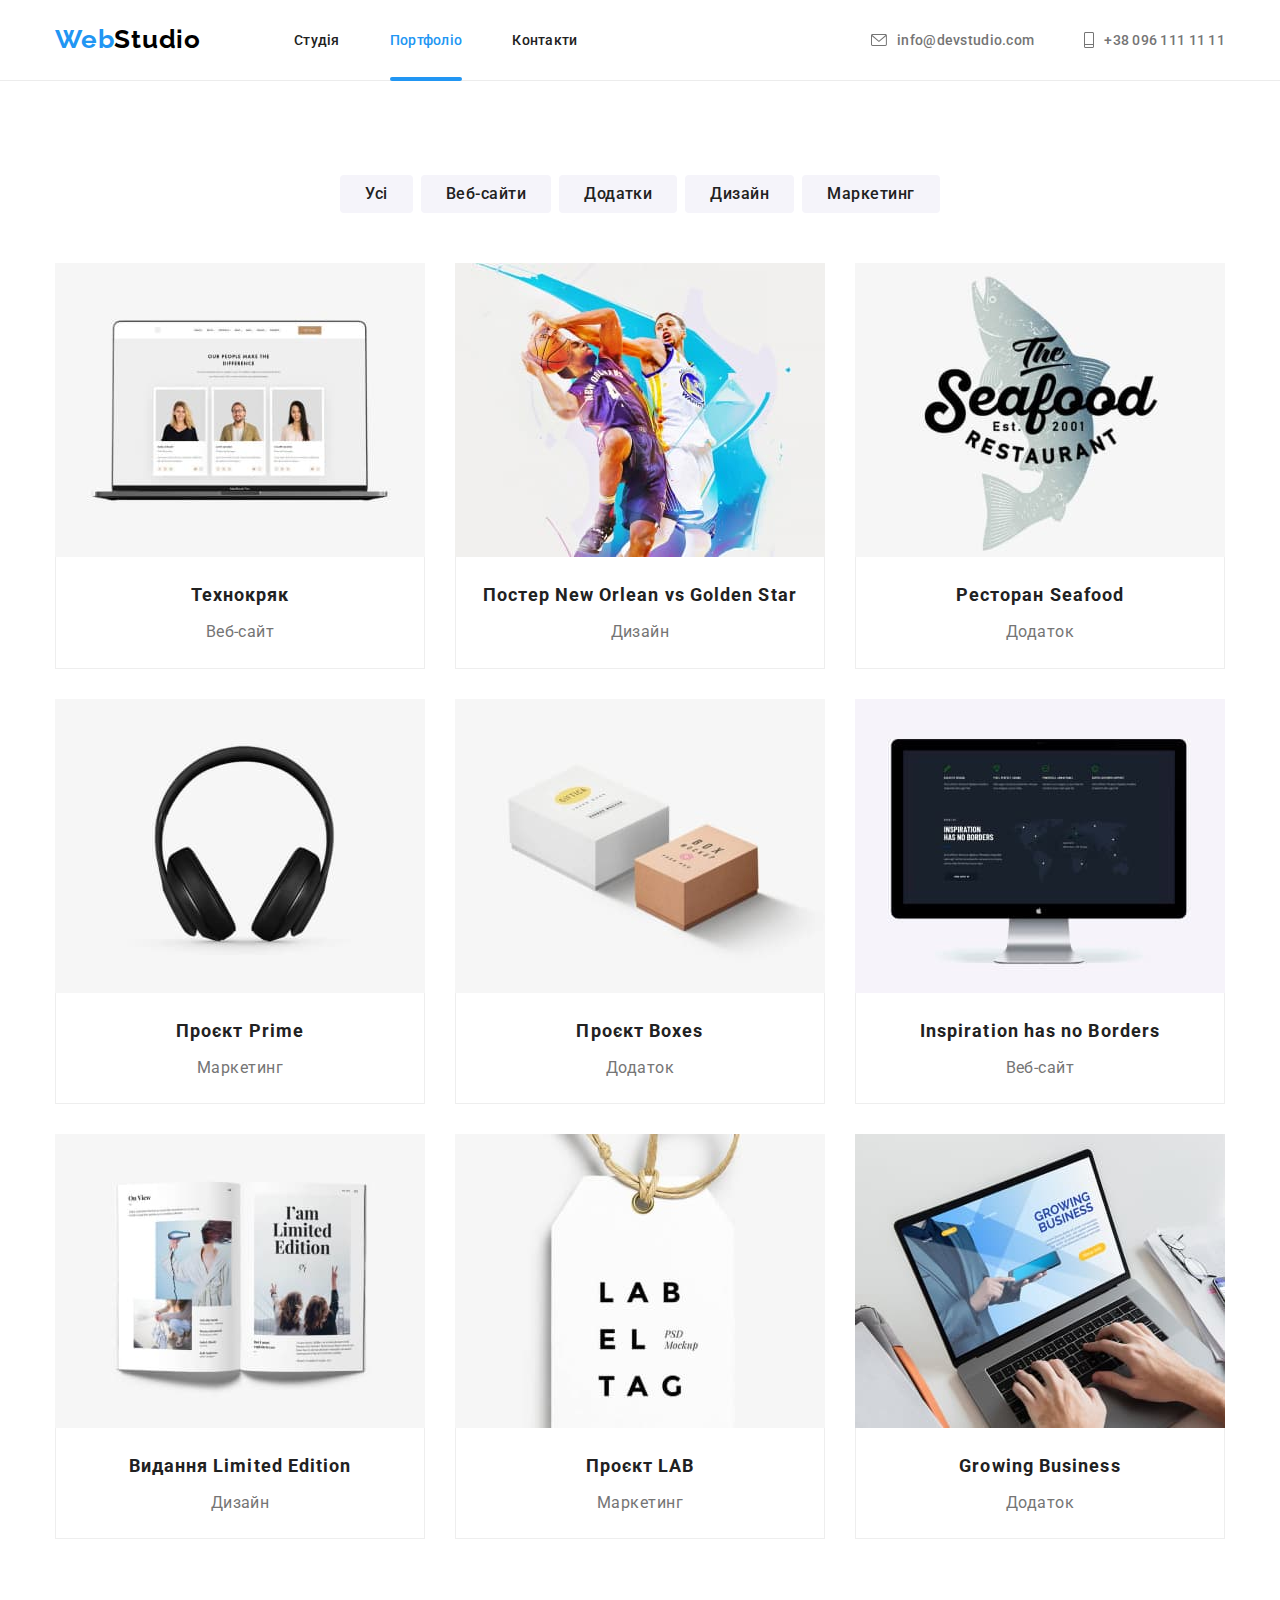
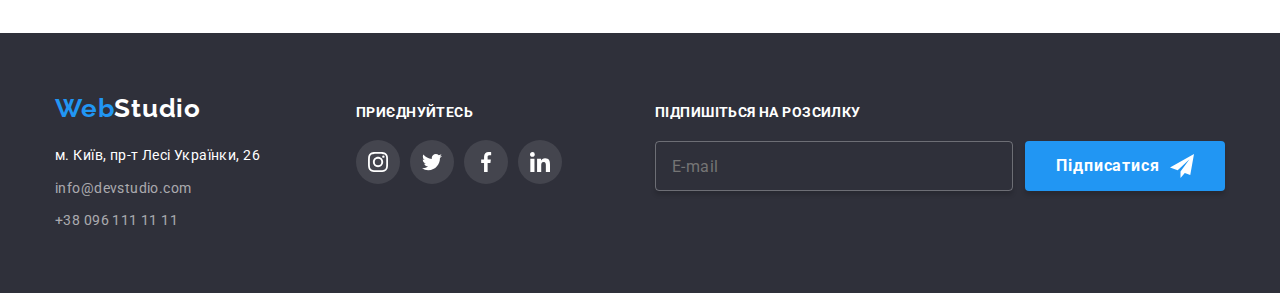
==== portfolio.html @ 31b065b2 "clone" ====
<!DOCTYPE html>
<html lang="uk">
  <head>
    <meta charset="UTF-8" />
    <meta http-equiv="X-UA-Compatible" content="IE=edge" />
    <meta name="viewport" content="width=device-width, initial-scale=1.0" />
    <title>WebStudio</title>
    <link
      href="https://fonts.googleapis.com/css2?family=Raleway:wght@700&family=Roboto:wght@400;500;700;900&display=swap"
      rel="stylesheet"
    />
    <link rel="stylesheet" href="./css/main.min.css" />
  </head>

  <body>
    <header class="header">
      <div class="container header__container">
        <!-- logo -->
        <a href="./index.html" class="logo header__logo">
          <span class="logo__accent">Web</span>Studio
        </a>

        <!-- site navigation -->
        <nav>
          <ul class="site-nav">
            <li class="site-nav__item">
              <a href="./index.html" class="site-nav__link">Студія</a>
            </li>
            <li class="site-nav__item">
              <a href="./portfolio.html" class="site-nav__link site-nav__link--current"
                >Портфоліо</a
              >
            </li>
            <li class="site-nav__item">
              <a href="" class="site-nav__link">Контакти</a>
            </li>
          </ul>
        </nav>

        <!-- contacts -->
        <ul class="contacts">
          <li class="contacts__item">
            <a href="mailto:info@devstudio.com" class="contacts__link">
              <svg class="contacts__icon" width="16" height="12">
                <use href="./images/icons.svg#icon-envelope"></use>
              </svg>
              info@devstudio.com
            </a>
          </li>
          <li class="contacts__item">
            <a href="tel:+380961111111" class="contacts__link">
              <svg class="contacts__icon" width="10" height="16">
                <use href="./images/icons.svg#icon-mobile"></use>
              </svg>
              +38 096 111 11 11</a
            >
          </li>
        </ul>
      </div>
    </header>

    <main>
      <section class="portfolio section">
        <div class="container">
          <h1 class="visually-hidden">Портфоліо</h1>
          <!-- filter -->
          <ul class="filter">
            <li class="filter__item">
              <button class="filter__button">Усі</button>
            </li>
            <li class="filter__item">
              <button class="filter__button">Веб-сайти</button>
            </li>
            <li class="filter__item">
              <button class="filter__button">Додатки</button>
            </li>
            <li class="filter__item">
              <button class="filter__button">Дизайн</button>
            </li>
            <li class="filter__item">
              <button class="filter__button">Маркетинг</button>
            </li>
          </ul>
          <!-- gallery -->
          <ul class="portfolio__cards">
            <li class="card">
              <a href="#" class="card__link">
                <div class="card__wrapper">
                  <img src="./images/gallery-1.jpeg" alt="Ноутбук з графікою" width="370" />
                  <div class="card__popup">
                    <p>
                      Ресурс пропонує комплексні пропозиції з різним рівнем функціоналу та сервісів.
                      Все це дозволить відвідувачу отримати вичерпні відомості про компанію чи
                      приватну особу.
                    </p>
                  </div>
                </div>
                <div class="card__thumb">
                  <h2 class="card__subtitle">Технокряк</h2>
                  <p class="card__description">Веб-сайт</p>
                </div>
              </a>
            </li>
            <li class="card">
              <a href="#" class="card__link">
                <div class="card__wrapper">
                  <img
                    src="./images/gallery-2.jpeg"
                    alt="Двоэ чоловіків грають у баскетбол"
                    width="370"
                  />
                  <div class="card__popup">
                    <p>
                      Ресурс пропонує комплексні пропозиції з різним рівнем функціоналу та сервісів.
                      Все це дозволить відвідувачу отримати вичерпні відомості про компанію чи
                      приватну особу.
                    </p>
                  </div>
                </div>
                <div class="card__thumb">
                  <h2 class="card__subtitle">Постер New Orlean vs Golden Star</h2>
                  <p class="card__description">Дизайн</p>
                </div>
              </a>
            </li>
            <li class="card">
              <a href="#" class="card__link">
                <div class="card__wrapper">
                  <img src="./images/gallery-3.jpeg" alt="Логотип ресторану Seafood" width="370" />
                  <div class="card__popup">
                    <p>
                      Ресурс пропонує комплексні пропозиції з різним рівнем функціоналу та сервісів.
                      Все це дозволить відвідувачу отримати вичерпні відомості про компанію чи
                      приватну особу.
                    </p>
                  </div>
                </div>
                <div class="card__thumb">
                  <h2 class="card__subtitle">Ресторан Seafood</h2>
                  <p class="card__description">Додаток</p>
                </div>
              </a>
            </li>
            <li class="card">
              <a href="#" class="card__link">
                <div class="card__wrapper">
                  <img src="./images/gallery-4.jpeg" alt="Наушники" width="370" />
                  <div class="card__popup">
                    <p>
                      Ресурс пропонує комплексні пропозиції з різним рівнем функціоналу та сервісів.
                      Все це дозволить відвідувачу отримати вичерпні відомості про компанію чи
                      приватну особу.
                    </p>
                  </div>
                </div>
                <div class="card__thumb">
                  <h2 class="card__subtitle">Проєкт Prime</h2>
                  <p class="card__description">Маркетинг</p>
                </div>
              </a>
            </li>
            <li class="card">
              <a href="#" class="card__link">
                <div class="card__wrapper">
                  <img src="./images/gallery-5.jpeg" alt="Коробки" width="370" />
                  <div class="card__popup">
                    <p>
                      Ресурс пропонує комплексні пропозиції з різним рівнем функціоналу та сервісів.
                      Все це дозволить відвідувачу отримати вичерпні відомості про компанію чи
                      приватну особу.
                    </p>
                  </div>
                </div>
                <div class="card__thumb">
                  <h2 class="card__subtitle">Проєкт Boxes</h2>
                  <p class="card__description">Додаток</p>
                </div>
              </a>
            </li>
            <li class="card">
              <a href="#" class="card__link">
                <div class="card__wrapper">
                  <img src="./images/gallery-6.jpeg" alt="Увімкнений монітор" width="370" />
                  <div class="card__popup">
                    <p>
                      Ресурс пропонує комплексні пропозиції з різним рівнем функціоналу та сервісів.
                      Все це дозволить відвідувачу отримати вичерпні відомості про компанію чи
                      приватну особу.
                    </p>
                  </div>
                </div>
                <div class="card__thumb">
                  <h2 class="card__subtitle">Inspiration has no Borders</h2>
                  <p class="card__description">Веб-сайт</p>
                </div>
              </a>
            </li>
            <li class="card">
              <a href="#" class="card__link">
                <div class="card__wrapper">
                  <img src="./images/gallery-7.jpeg" alt="Газета з фото" width="370" />
                  <div class="card__popup">
                    <p>
                      Ресурс пропонує комплексні пропозиції з різним рівнем функціоналу та сервісів.
                      Все це дозволить відвідувачу отримати вичерпні відомості про компанію чи
                      приватну особу.
                    </p>
                  </div>
                </div>
                <div class="card__thumb">
                  <h2 class="card__subtitle">Видання Limited Edition</h2>
                  <p class="card__description">Дизайн</p>
                </div>
              </a>
            </li>
            <li class="card">
              <a href="#" class="card__link">
                <div class="card__wrapper">
                  <img src="./images/gallery-8.jpeg" alt="Етикетка з літерами" width="370" />
                  <div class="card__popup">
                    <p>
                      Ресурс пропонує комплексні пропозиції з різним рівнем функціоналу та сервісів.
                      Все це дозволить відвідувачу отримати вичерпні відомості про компанію чи
                      приватну особу.
                    </p>
                  </div>
                </div>
                <div class="card__thumb">
                  <h2 class="card__subtitle">Проєкт LAB</h2>
                  <p class="card__description">Маркетинг</p>
                </div>
              </a>
            </li>
            <li class="card">
              <a href="#" class="card__link">
                <div class="card__wrapper">
                  <img src="./images/gallery-9.jpeg" alt="Людина працює за ноутбуком" width="370" />
                  <div class="card__popup">
                    <p>
                      Ресурс пропонує комплексні пропозиції з різним рівнем функціоналу та сервісів.
                      Все це дозволить відвідувачу отримати вичерпні відомості про компанію чи
                      приватну особу.
                    </p>
                  </div>
                </div>
                <div class="card__thumb">
                  <h2 class="card__subtitle">Growing Business</h2>
                  <p class="card__description">Додаток</p>
                </div>
              </a>
            </li>
          </ul>
        </div>
      </section>
    </main>

    <footer class="footer">
      <div class="container footer__container">
        <!-- logo -->
        <div class="footer__box">
          <a href="./index.html" class="logo footer__logo">
            <span class="logo__accent">Web</span>Studio</a
          >

          <!-- address -->
          <address class="address">
            <ul>
              <li class="address__item">
                <a
                  href="https://goo.gl/maps/EfsYtj6KMjQgQvD37"
                  target="_blank"
                  rel="noreferrer noopener"
                  class="address__map"
                  >м. Київ, пр-т Лесі Українки, 26</a
                >
              </li>
              <li class="address__item">
                <a href="mailto:info@devstudio.com" class="address__email">info@devstudio.com</a>
              </li>
              <li class="address__item">
                <a href="tel:+380961111111" class="address__phone">+38 096 111 11 11</a>
              </li>
            </ul>
          </address>
        </div>
        <div class="socials-box">
          <p class="socials-box__subtitle">Приєднуйтесь</p>
          <ul class="socials footer__socials">
            <li class="socials__item">
              <a href="" class="socials__link socials__link--white">
                <svg class="socials__icon">
                  <use href="./images/icons.svg#icon-instagram"></use>
                </svg>
              </a>
            </li>
            <li class="socials__item">
              <a href="" class="socials__link socials__link--white">
                <svg class="socials__icon">
                  <use href="./images/icons.svg#icon-twitter"></use>
                </svg>
              </a>
            </li>
            <li class="socials__item">
              <a href="" class="socials__link socials__link--white">
                <svg class="socials__icon">
                  <use href="./images/icons.svg#icon-facebook"></use>
                </svg>
              </a>
            </li>
            <li class="socials__item">
              <a href="" class="socials__link socials__link--white">
                <svg class="socials__icon">
                  <use href="./images/icons.svg#icon-linkedin"></use>
                </svg>
              </a>
            </li>
          </ul>
        </div>
        <div class="subscribe-box">
          <form class="subscribe">
            <label class="subscribe__label" for="user-email"> Підпишіться на розсилку </label>
            <div class="subscribe__wrapper">
              <input
                type="email"
                name="email"
                class="subscribe__input"
                id="user-email"
                placeholder="E-mail"
              />
              <button type="submit" class="button subscribe__button">
                Підписатися
                <svg class="subscribe__icon">
                  <use href="./images/icons.svg#icon-send"></use>
                </svg>
              </button>
            </div>
          </form>
        </div>
      </div>
    </footer>
  </body>
</html>
---- css/main.min.css ----
/*! modern-normalize v1.1.0 | MIT License | https://github.com/sindresorhus/modern-normalize */*,::after,::before{box-sizing:border-box}html{-moz-tab-size:4;-o-tab-size:4;tab-size:4}html{line-height:1.15;-webkit-text-size-adjust:100%}body{margin:0}body{font-family:system-ui,-apple-system,"Segoe UI",Roboto,Helvetica,Arial,sans-serif,"Apple Color Emoji","Segoe UI Emoji"}hr{height:0;color:inherit}abbr[title]{-webkit-text-decoration:underline dotted;text-decoration:underline dotted}b,strong{font-weight:bolder}code,kbd,pre,samp{font-family:ui-monospace,SFMono-Regular,Consolas,"Liberation Mono",Menlo,monospace;font-size:1em}small{font-size:80%}sub,sup{font-size:75%;line-height:0;position:relative;vertical-align:baseline}sub{bottom:-0.25em}sup{top:-0.5em}table{text-indent:0;border-color:inherit}button,input,optgroup,select,textarea{font-family:inherit;font-size:100%;line-height:1.15;margin:0}button,select{text-transform:none}[type=button],[type=reset],[type=submit],button{-webkit-appearance:button}::-moz-focus-inner{border-style:none;padding:0}:-moz-focusring{outline:1px dotted ButtonText}:-moz-ui-invalid{box-shadow:none}legend{padding:0}progress{vertical-align:baseline}::-webkit-inner-spin-button,::-webkit-outer-spin-button{height:auto}[type=search]{-webkit-appearance:textfield;outline-offset:-2px}::-webkit-search-decoration{-webkit-appearance:none}::-webkit-file-upload-button{-webkit-appearance:button;font:inherit}summary{display:list-item}body{background-color:#fff;color:#212121;font-family:roboto,sans-serif}h1,h2,h3,h4,h5,h6,p,ul,ol{margin:0;padding:0}ul,ol{list-style:none}a{text-decoration:none}button{cursor:pointer}.visually-hidden{position:absolute;white-space:nowrap;width:1px;height:1px;overflow:hidden;border:0;padding:0;clip:rect(0 0 0 0);-webkit-clip-path:inset(50%);clip-path:inset(50%);margin:-1px}img{display:block;max-width:100%;height:auto}.container{width:1200px;margin-left:auto;margin-right:auto;padding-left:15px;padding-right:15px}.section{padding-top:94px;padding-bottom:94px;text-align:center}.section__title{font-weight:700;font-size:36px;line-height:1.17;letter-spacing:.03em}.section--nopaddingtop{padding-top:0}.section--otherbackground{background-color:#f5f4fa}.button{font-weight:700;line-height:1.87;letter-spacing:.06em;background-color:#2196f3;color:#fff;border-radius:4px}.logo{font-family:Raleway;font-weight:700;font-size:26px;line-height:1.19;letter-spacing:.03em}.logo__accent{color:#2196f3}.socials-box{margin-left:70px}.socials-box__subtitle{color:#fff;font-weight:700;font-size:14px;line-height:1.17;letter-spacing:.03em;text-transform:uppercase}.socials{display:flex;gap:10px}.socials__item{width:44px;height:44px}.socials__link{display:flex;align-items:center;justify-content:center;width:100%;height:100%;border-radius:50%;fill:#afb1b8;transition:background-color 250ms cubic-bezier(0.4, 0, 0.2, 1),fill 250ms cubic-bezier(0.4, 0, 0.2, 1)}.socials__link:hover,.socials__link:focus{background-color:#2196f3;fill:#fff}.socials__link--white{fill:#fff;background-color:rgba(255,255,255,.1);transition:background-color 250ms cubic-bezier(0.4, 0, 0.2, 1)}.socials__icon{width:20px;height:20px}.header{border-bottom:1px solid #ececec}.header__container{display:flex;align-items:center;justify-content:center}.header__logo{padding-top:24px;padding-bottom:25px;margin-right:93px;color:#000}.site-nav{display:flex}.site-nav__item{margin-right:50px}.site-nav__item:last-child{margin-right:0px}.site-nav__link{display:inline-flex;position:relative;padding-top:32px;padding-bottom:32px;color:#212121;font-weight:500;font-size:14px;line-height:1.17;letter-spacing:.02em;transition:color 250ms cubic-bezier(0.4, 0, 0.2, 1)}.site-nav__link:hover,.site-nav__link:focus{color:#2196f3}.site-nav__link--current{color:#2196f3}.site-nav__link--current::after{position:absolute;bottom:-1px;left:0;content:"";background-color:#2196f3;height:4px;width:100%;border-radius:2px}.contacts{display:flex;margin-left:auto}.contacts__icon{fill:currentColor;margin-right:10px}.contacts__item{margin-right:50px}.contacts__item:last-child{margin-right:0}.contacts__link{display:flex;align-items:center;justify-content:center;padding-top:32px;padding-bottom:32px;color:#757575;font-weight:500;font-size:14px;line-height:1.17;letter-spacing:.02em;transition:color 250ms cubic-bezier(0.4, 0, 0.2, 1)}.contacts__link:hover,.contacts__link:focus{color:#2196f3}address{margin-top:20px;font-style:normal}.address__item{margin-top:9px;font-size:14px;line-height:1.71;letter-spacing:.03em;transition:color 250ms cubic-bezier(0.4, 0, 0.2, 1)}.address__map{color:#fff}.address__map:focus,.address__map:hover{color:#2196f3}.address__email,.address__phone{color:rgba(255,255,255,.6)}.address__email:hover,.address__email:focus,.address__phone:hover,.address__phone:focus{color:#2196f3}.hero{padding:200px 0px;max-width:1600px;margin-left:auto;margin-right:auto;background-image:linear-gradient(rgba(47, 48, 58, 0.4), rgba(47, 48, 58, 0.4)),url(../images/hero-bgd.jpeg);background-repeat:no-repeat;background-position:center;background-size:cover;text-align:center}.hero__title{width:696px;margin-left:auto;margin-right:auto;color:#fff;text-transform:uppercase;font-weight:900;font-size:44px;line-height:1.36;letter-spacing:.06em}.hero__button{margin-top:30px;padding:10px 32px;border:0;transition:background-color 250ms cubic-bezier(0.4, 0, 0.2, 1),text-shadow 250ms cubic-bezier(0.4, 0, 0.2, 1)}.hero__button:hover,.hero__button:focus{background-color:#188ce8;text-shadow:0px,4px,4px,rgba(0,0,0,.15)}.features{display:flex}.features__item{margin-right:30px}.features__item:last-child{margin-right:0}.features__container{display:flex;align-items:center;justify-content:center;background-color:#f5f4fa;width:270px;height:120px;border-radius:4px}.features__icon{width:70px;height:70px}.features__title{margin-top:30px;color:#212121;text-transform:uppercase;font-weight:700;font-size:14px;line-height:1.17;letter-spacing:.03em}.features__description{margin-top:10px;color:#757575;font-size:14px;line-height:1.71;letter-spacing:.03em}.works{display:flex;margin-top:50px}.works__item{position:relative;margin-right:30px}.works__item:last-child{margin-right:0}.works__box{display:flex;align-items:center;justify-content:center;position:absolute;bottom:0;background-color:rgba(47,48,58,.8);height:70px;width:100%}.works__title{color:#fff;text-transform:uppercase;font-size:14px;font-weight:700;line-height:1.14;letter-spacing:.03em}.team{display:flex;margin-top:50px}.team__item{margin-right:30px;background-color:#fff;border-bottom-right-radius:4px;border-bottom-left-radius:4px;box-shadow:0px 2px 1px rgba(0,0,0,.2),0px 1px 1px rgba(0,0,0,.14),0px 1px 3px rgba(0,0,0,.12)}.team__item:last-child{margin-right:0}.team__container{padding-top:30px;padding-bottom:30px}.team__title{color:#212121;font-weight:500;font-size:16px;line-height:1.19;letter-spacing:.03em}.team__description{margin-top:10px;color:#757575;font-size:16px;line-height:1.19;letter-spacing:.03em}.team__socials{justify-content:center;margin-top:16px}.clients{display:flex;align-items:center;justify-content:center;margin-top:50px;gap:30px}.clients__item{width:calc((100% - 150px)/5);height:92px}.clients__link{display:flex;align-items:center;justify-content:center;width:100%;height:100%;fill:#afb1b8;border:1px solid #afb1b8;border-radius:4px;transition:border-color 250ms cubic-bezier(0.4, 0, 0.2, 1),fill 250ms cubic-bezier(0.4, 0, 0.2, 1)}.clients__link:hover,.clients__link:focus{fill:#2196f3;border-color:#2196f3}.clients__icon{width:106px;height:60px}.backdrop{position:fixed;top:0;left:0;width:100%;height:100%;background-color:rgba(0,0,0,.2);z-index:1;opacity:1;transition:opacity 250ms cubic-bezier(0.4, 0, 0.2, 1),visibility 250ms cubic-bezier(0.4, 0, 0.2, 1)}.is-hidden{opacity:0;visibility:hidden;pointer-events:none}.modal{position:absolute;padding:40px;left:50%;top:50%;width:528px;height:581px;background-color:#fff;box-shadow:0px 2px 1px rgba(0,0,0,.2),0px 1px 1px rgba(0,0,0,.14),0px 1px 3px rgba(0,0,0,.12);border-radius:4px;transform:translate(-50%, -50%) scale(1);transition:transform 250ms cubic-bezier(0.4, 0, 0.2, 1)}.backdrop.is-hidden .modal{transform:translate(-50%, -50%) scale(1.2)}.modal__button{display:flex;align-items:center;justify-content:center;position:absolute;right:8px;top:8px;width:30px;height:30px;border:1px solid rgba(0,0,0,.1);border-radius:50%;background-color:#fff}.callback-box{margin-left:auto;margin-right:auto}.callback-box__caption{color:#212121;font-size:20px;font-weight:700;line-height:1.15;letter-spacing:.03em;text-align:center}.callback-form{display:flex;flex-direction:column;margin-top:12px}.callback-form__label{margin-bottom:4px;color:#757575;font-size:12px;line-height:1.17;letter-spacing:.01em}.callback-form__wrapper{position:relative;margin-bottom:10px}.callback-form__input{width:448px;height:40px;padding:14px 15px 14px 36px;border:1px solid rgba(33,33,33,.2);border-radius:4px;outline:0;fill:#212121;font-size:12px;transition:border-color 250ms cubic-bezier(0.4, 0, 0.2, 1)}.callback-form__input:focus{border-color:#2196f3}.callback-form__icon{position:absolute;left:12px;top:50%;transform:translateY(-50%);width:18px;height:18px;transition:fill 250ms cubic-bezier(0.4, 0, 0.2, 1)}.callback-form__input:focus+.callback-form__icon{fill:#2196f3}.callback-form__comment{width:448px;height:120px;padding:12px 16px;border:1px solid rgba(33,33,33,.2);border-radius:4px;outline:0;resize:none;font-size:12px;transition:border-color 250ms cubic-bezier(0.4, 0, 0.2, 1)}.callback-form__comment::-moz-placeholder{font-size:12px;line-height:1.16;letter-spacing:.01em;color:rgba(117,117,117,.5)}.callback-form__comment:-ms-input-placeholder{font-size:12px;line-height:1.16;letter-spacing:.01em;color:rgba(117,117,117,.5)}.callback-form__comment::placeholder{font-size:12px;line-height:1.16;letter-spacing:.01em;color:rgba(117,117,117,.5)}.callback-form__comment:focus{border-color:#2196f3}.terms{margin-top:20px}.terms__label{display:flex;align-items:center;justify-content:center;gap:8px;font-size:14px;line-height:1.71;letter-spacing:.03em;color:#757575}.terms__link{color:#2196f3;text-decoration:underline}.terms__icon{width:16px;height:15px;border:2px solid #212121;border-radius:2px}.terms__checkbox:checked+.terms__icon{background-color:#2196f3;border:0px}.terms__checkbox:focus+.terms__icon{border-color:#2196f3}.callback-form__button{width:200px;height:50px;margin-left:auto;margin-right:auto;margin-top:30px;border:0;text-align:center;box-shadow:0px 4px 4px rgba(0,0,0,.15);transition:background-color 250ms cubic-bezier(0.4, 0, 0.2, 1)}.callback-form__button:hover,.callback-form__button:focus{background-color:#188ce8}.filter{display:flex;align-items:center;justify-content:center}.filter__item{margin-right:8px}.filter__item:last-child{margin-right:0}.filter__button{padding:6px 22px;color:#212121;background-color:#f5f4fa;font-weight:500;font-size:16px;line-height:1.63;letter-spacing:.03em;border-radius:4px;border:0;transition:background-color 250ms cubic-bezier(0.4, 0, 0.2, 1),color 250ms cubic-bezier(0.4, 0, 0.2, 1),box-shadow 250ms cubic-bezier(0.4, 0, 0.2, 1)}.filter__button:first-child{padding:6px 25px}.filter__button:hover,.filter__button:focus{background-color:#2196f3;color:#fff;box-shadow:0px 2px 2px rgba(0,0,0,.12),0px 1px 2px rgba(0,0,0,.08),0px 3px 1px rgba(0,0,0,.1)}.portfolio__cards{display:flex;flex-wrap:wrap;margin-top:50px;margin-left:-30px;margin-bottom:-30px}.card{flex-basis:calc(33.3333333333% - 30px);margin-left:30px;margin-bottom:30px;background-color:#fff}.card__link{transition:box-shadow 250ms cubic-bezier(0.4, 0, 0.2, 1)}.card__link:hover,.card__link:focus{display:block;box-shadow:1px 4px 6px rgba(0,0,0,.16),0px 4px 4px rgba(0,0,0,.06),0px 1px 1px rgba(0,0,0,.12)}.card__wrapper{position:relative;overflow:hidden}.card__popup{display:flex;align-items:center;justify-content:center;position:absolute;bottom:-100%;width:100%;height:100%;padding-left:24px;padding-right:24px;background-color:rgba(33,150,243,.9);color:#fff;font-size:18px;line-height:1.56;letter-spacing:.03em;transition:transform 250ms cubic-bezier(0.4, 0, 0.2, 1)}.card__link:hover .card__popup,.card__link:focus .card__popup{transform:translateY(-100%)}.card__thumb{padding:20px 24px;border-left:solid 1px #eee;border-right:solid 1px #eee;border-bottom:solid 1px #eee}.card__subtitle{color:#212121;font-weight:700;font-size:18px;line-height:2;letter-spacing:.06em}.card__description{margin-top:4px;color:#757575;line-height:1.88;letter-spacing:.03em}.footer{padding-top:60px;padding-bottom:60px;background-color:#2f303a}.footer__container{display:flex;align-items:baseline}.footer__box{flex-grow:1}.footer__logo{color:#fff}.footer__socials{margin-top:20px}.subscribe-box{margin-left:93px}.subscribe__label{color:#fff;font-weight:700;font-size:14px;line-height:1.17;letter-spacing:.03em;text-transform:uppercase}.subscribe__wrapper{display:flex;gap:12px;margin-top:20px;height:50px}.subscribe__input{display:inline-block;padding:15px 16px;width:358px;height:100%;background-color:rgba(0,0,0,0);border-radius:4px;border:1px solid rgba(255,255,255,.3);line-height:1.25;letter-spacing:.03em;color:rgba(255,255,255,.6);box-shadow:0px 4px 4px rgba(0,0,0,.15);outline:0}.subscribe__button{display:flex;align-items:center;justify-content:center;gap:10px;padding:10px 28px;width:200px;height:100%;fill:#fff;border:0;box-shadow:0px 4px 4px rgba(0,0,0,.15)}.subscribe__button:hover,.subscribe__button:focus{background-color:#188ce8}.subscribe__icon{width:24px;height:24px}/*# sourceMappingURL=main.min.css.map */
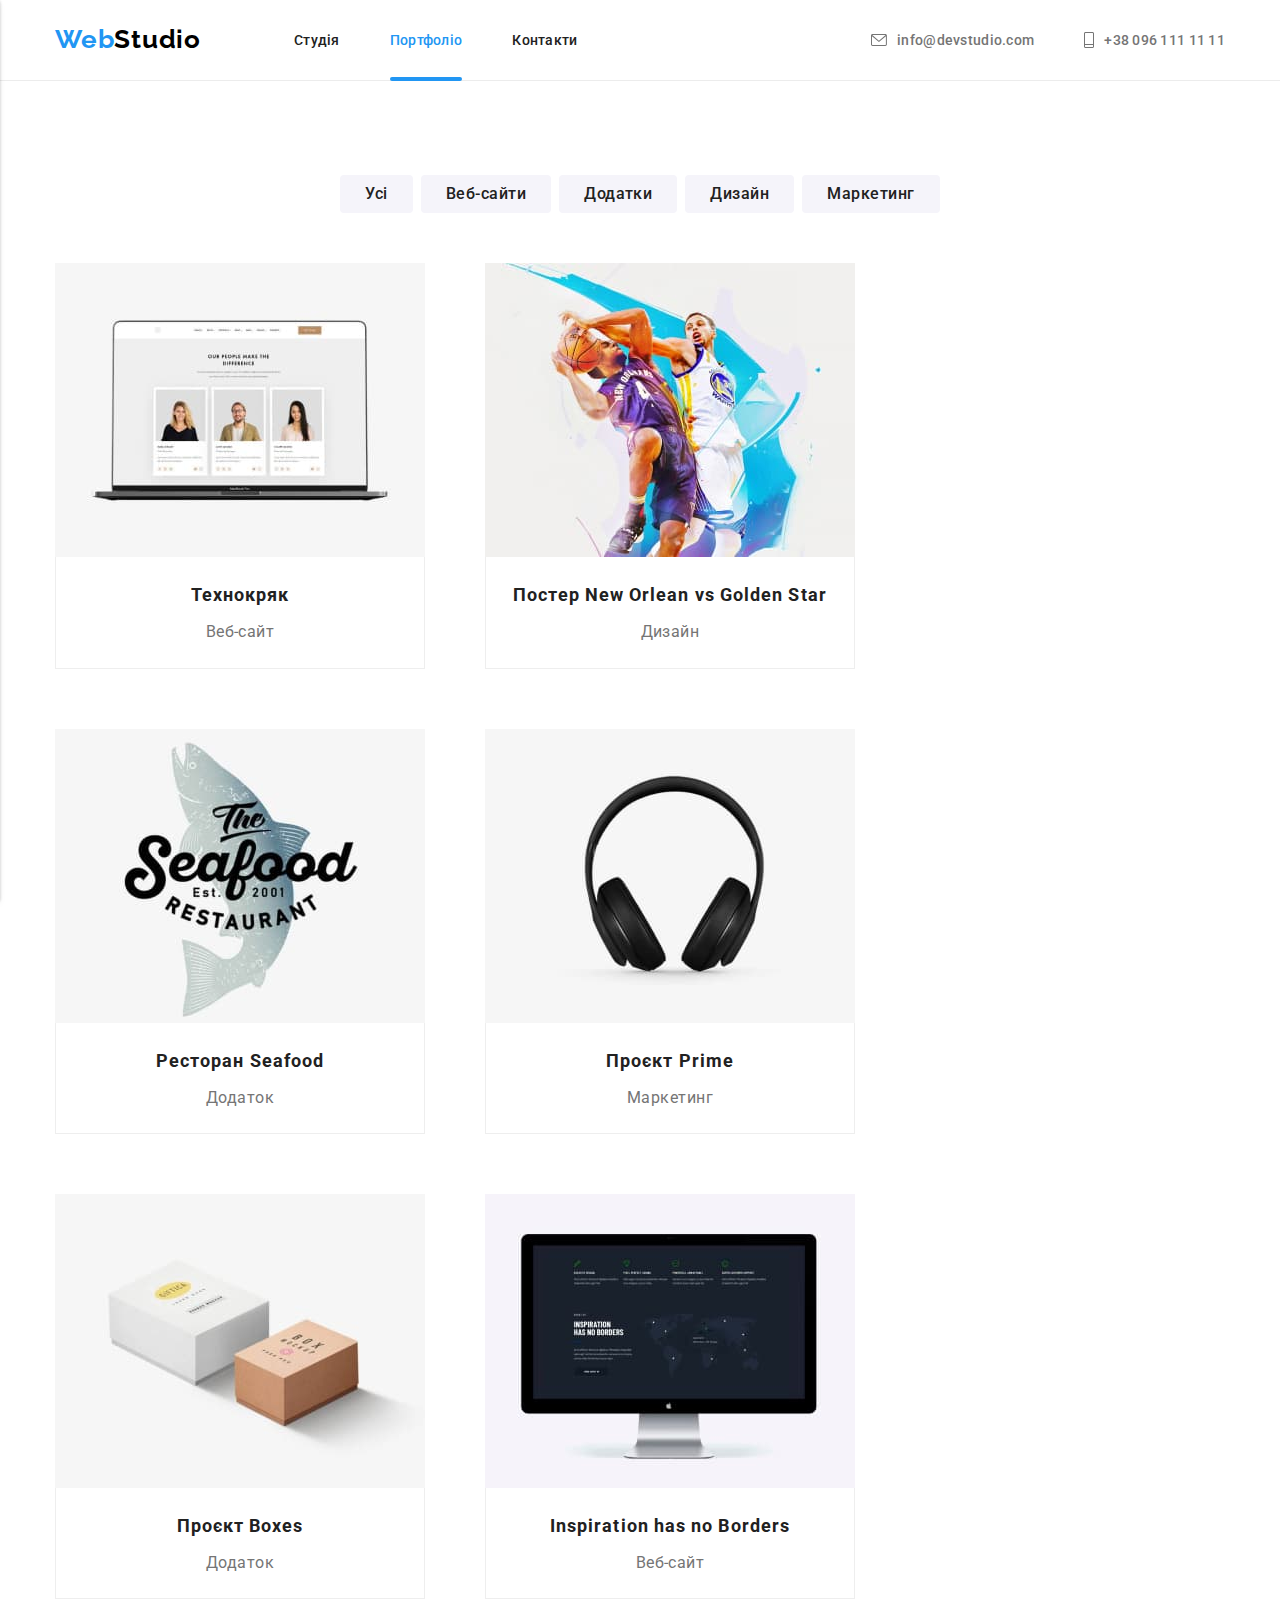
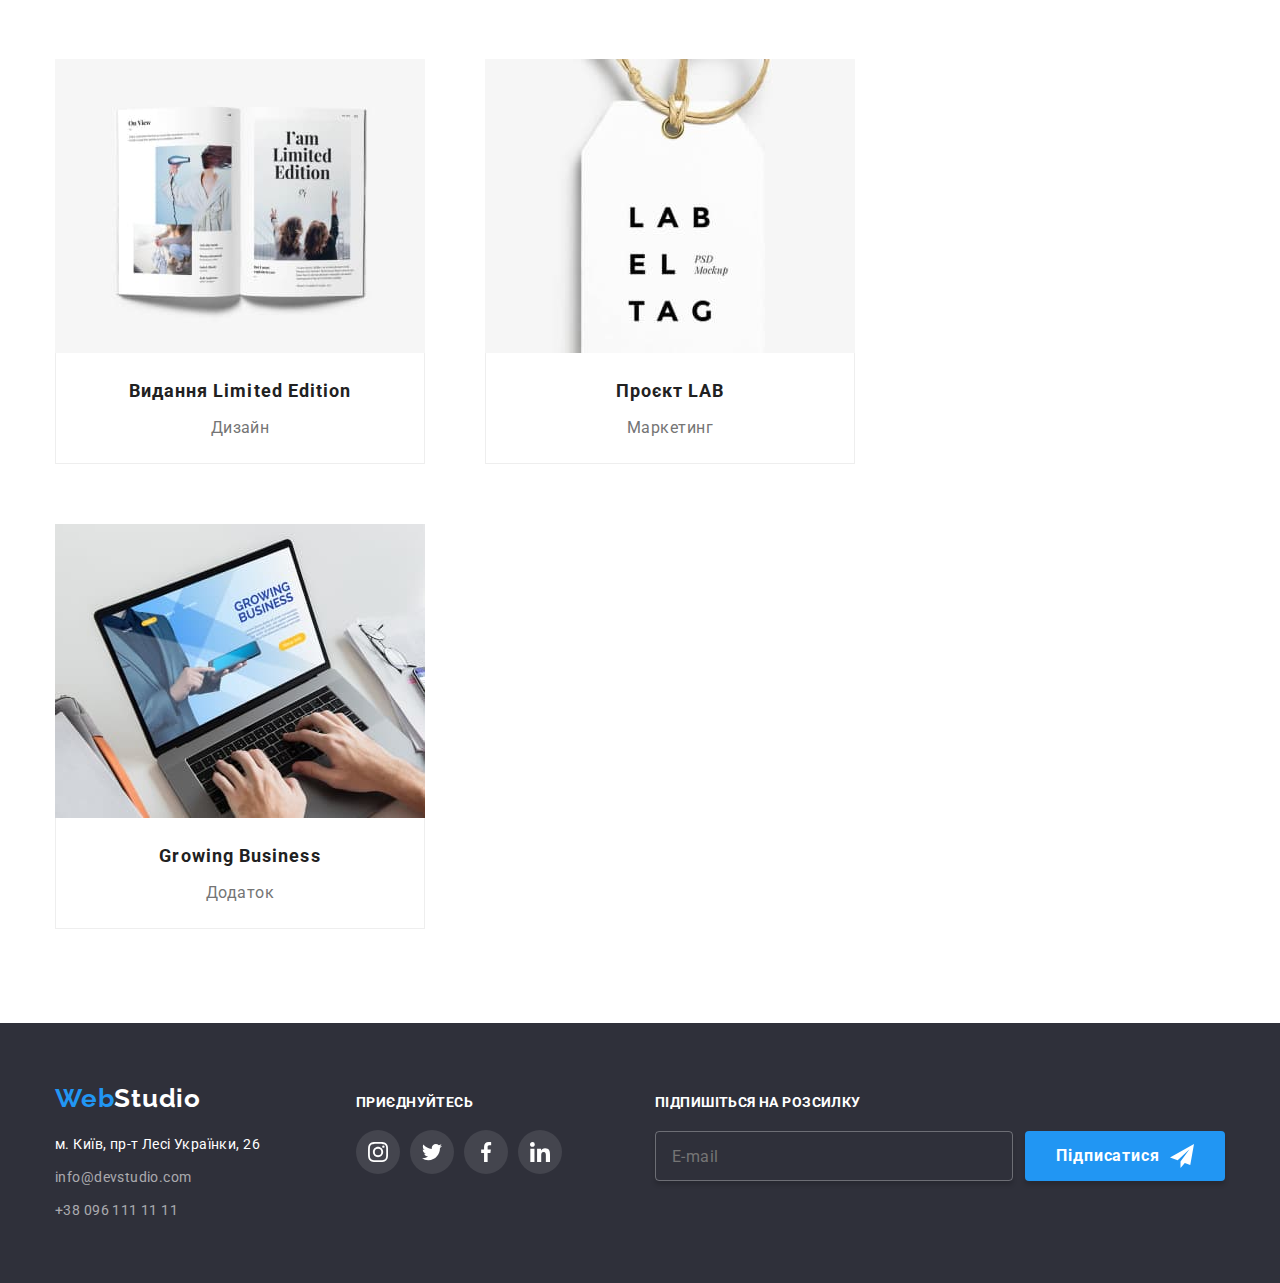
==== commit 7aa0c695: "portfolio" ====
--- a/portfolio.html
+++ b/portfolio.html
@@ -21,7 +21,17 @@
         </a>
 
         <!-- site navigation -->
-        <nav>
+        <nav class="header__nav">
+          <button
+            type="button"
+            class="header__burger-menu js-open-menu"
+            aria-expanded="false"
+            aria-controls="mobile-menu"
+          >
+            <svg width="40px" height="40px" aria-label="Перемикач мобільного меню">
+              <use href="./images/icons.svg#icon-menu"></use>
+            </svg>
+          </button>
           <ul class="site-nav">
             <li class="site-nav__item">
               <a href="./index.html" class="site-nav__link">Студія</a>
@@ -41,7 +51,7 @@
         <ul class="contacts">
           <li class="contacts__item">
             <a href="mailto:info@devstudio.com" class="contacts__link">
-              <svg class="contacts__icon" width="16" height="12">
+              <svg class="contacts__icon contacts__icon--envelope">
                 <use href="./images/icons.svg#icon-envelope"></use>
               </svg>
               info@devstudio.com
@@ -49,7 +59,7 @@
           </li>
           <li class="contacts__item">
             <a href="tel:+380961111111" class="contacts__link">
-              <svg class="contacts__icon" width="10" height="16">
+              <svg class="contacts__icon contacts__icon--mobile">
                 <use href="./images/icons.svg#icon-mobile"></use>
               </svg>
               +38 096 111 11 11</a
@@ -86,7 +96,14 @@
             <li class="card">
               <a href="#" class="card__link">
                 <div class="card__wrapper">
-                  <img src="./images/gallery-1.jpeg" alt="Ноутбук з графікою" width="370" />
+                  <picture>
+                    <source
+                      srcset="./images/gallery-1.jpeg"
+                      media="(min-width: 768px)"
+                      width="370"
+                    />
+                    <img src="./images/gallery-1-mob.jpeg" alt="Ноутбук з графікою" width="450" />
+                  </picture>
                   <div class="card__popup">
                     <p>
                       Ресурс пропонує комплексні пропозиції з різним рівнем функціоналу та сервісів.
@@ -104,11 +121,18 @@
             <li class="card">
               <a href="#" class="card__link">
                 <div class="card__wrapper">
-                  <img
-                    src="./images/gallery-2.jpeg"
-                    alt="Двоэ чоловіків грають у баскетбол"
-                    width="370"
-                  />
+                  <picture>
+                    <source
+                      srcset="./images/gallery-2.jpeg"
+                      media="(min-width: 768px)"
+                      width="370"
+                    />
+                    <img
+                      src="./images/gallery-2-mob.jpeg"
+                      alt="Двоє чоловіків грають у баскетбол"
+                      width="450"
+                    />
+                  </picture>
                   <div class="card__popup">
                     <p>
                       Ресурс пропонує комплексні пропозиції з різним рівнем функціоналу та сервісів.
@@ -126,7 +150,18 @@
             <li class="card">
               <a href="#" class="card__link">
                 <div class="card__wrapper">
-                  <img src="./images/gallery-3.jpeg" alt="Логотип ресторану Seafood" width="370" />
+                  <picture>
+                    <source
+                      srcset="./images/gallery-3.jpeg"
+                      media="(min-width: 768px)"
+                      width="370"
+                    />
+                    <img
+                      src="./images/gallery-3-mob.jpeg"
+                      alt="Логотип ресторану Seafood"
+                      width="450"
+                    />
+                  </picture>
                   <div class="card__popup">
                     <p>
                       Ресурс пропонує комплексні пропозиції з різним рівнем функціоналу та сервісів.
@@ -144,7 +179,14 @@
             <li class="card">
               <a href="#" class="card__link">
                 <div class="card__wrapper">
-                  <img src="./images/gallery-4.jpeg" alt="Наушники" width="370" />
+                  <picture>
+                    <source
+                      srcset="./images/gallery-4.jpeg"
+                      media="(min-width: 768px)"
+                      width="370"
+                    />
+                    <img src="./images/gallery-4-mob.jpeg" alt="Наушники" width="450" />
+                  </picture>
                   <div class="card__popup">
                     <p>
                       Ресурс пропонує комплексні пропозиції з різним рівнем функціоналу та сервісів.
@@ -162,7 +204,14 @@
             <li class="card">
               <a href="#" class="card__link">
                 <div class="card__wrapper">
-                  <img src="./images/gallery-5.jpeg" alt="Коробки" width="370" />
+                  <picture>
+                    <source
+                      srcset="./images/gallery-5.jpeg"
+                      media="(min-width: 768px)"
+                      width="370"
+                    />
+                    <img src="./images/gallery-5-mob.jpeg" alt="Коробки" width="450" />
+                  </picture>
                   <div class="card__popup">
                     <p>
                       Ресурс пропонує комплексні пропозиції з різним рівнем функціоналу та сервісів.
@@ -180,7 +229,14 @@
             <li class="card">
               <a href="#" class="card__link">
                 <div class="card__wrapper">
-                  <img src="./images/gallery-6.jpeg" alt="Увімкнений монітор" width="370" />
+                  <picture>
+                    <source
+                      srcset="./images/gallery-6.jpeg"
+                      media="(min-width: 768px)"
+                      width="370"
+                    />
+                    <img src="./images/gallery-6-mob.jpeg" alt="Увімкнений монітор" width="450" />
+                  </picture>
                   <div class="card__popup">
                     <p>
                       Ресурс пропонує комплексні пропозиції з різним рівнем функціоналу та сервісів.
@@ -198,7 +254,14 @@
             <li class="card">
               <a href="#" class="card__link">
                 <div class="card__wrapper">
-                  <img src="./images/gallery-7.jpeg" alt="Газета з фото" width="370" />
+                  <picture>
+                    <source
+                      srcset="./images/gallery-7.jpeg"
+                      media="(min-width: 768px)"
+                      width="370"
+                    />
+                    <img src="./images/gallery-7-mob.jpeg" alt="Газета з фото" width="450" />
+                  </picture>
                   <div class="card__popup">
                     <p>
                       Ресурс пропонує комплексні пропозиції з різним рівнем функціоналу та сервісів.
@@ -216,7 +279,14 @@
             <li class="card">
               <a href="#" class="card__link">
                 <div class="card__wrapper">
-                  <img src="./images/gallery-8.jpeg" alt="Етикетка з літерами" width="370" />
+                  <picture>
+                    <source
+                      srcset="./images/gallery-8.jpeg"
+                      media="(min-width: 768px)"
+                      width="370"
+                    />
+                    <img src="./images/gallery-8-mob.jpeg" alt="Етикетка з літерами" width="450" />
+                  </picture>
                   <div class="card__popup">
                     <p>
                       Ресурс пропонує комплексні пропозиції з різним рівнем функціоналу та сервісів.
@@ -234,7 +304,18 @@
             <li class="card">
               <a href="#" class="card__link">
                 <div class="card__wrapper">
-                  <img src="./images/gallery-9.jpeg" alt="Людина працює за ноутбуком" width="370" />
+                  <picture>
+                    <source
+                      srcset="./images/gallery-9.jpeg"
+                      media="(min-width: 768px)"
+                      width="370"
+                    />
+                    <img
+                      src="./images/gallery-9-mob.jpeg"
+                      alt="Людина працює за ноутбуком"
+                      width="450"
+                    />
+                  </picture>
                   <div class="card__popup">
                     <p>
                       Ресурс пропонує комплексні пропозиції з різним рівнем функціоналу та сервісів.
@@ -338,5 +419,55 @@
         </div>
       </div>
     </footer>
+
+    <!-- mobile menu -->
+    <div class="mobile-menu js-menu-container" id="mobile-menu">
+      <div class="container mobile-menu__container">
+        <button type="button" class="mobile-menu__close-button js-close-menu">
+          <svg width="40px" height="40px" aria-label="Перемикач мобільного меню">
+            <use href="./images/icons.svg#icon-close"></use>
+          </svg>
+        </button>
+        <nav class="mobile-menu__nav">
+          <ul>
+            <li class="mobile-menu__item">
+              <a href="./index.html" class="mobile-menu__link">Студія</a>
+            </li>
+            <li class="mobile-menu__item">
+              <a href="./portfolio.html" class="mobile-menu__link mobile-menu__link--current"
+                >Портфоліо</a
+              >
+            </li>
+            <li class="mobile-menu__item">
+              <a href="" class="mobile-menu__link">Контакти</a>
+            </li>
+          </ul>
+        </nav>
+        <ul class="mobile-menu__contacts">
+          <li class="mobile-menu__item">
+            <a href="tel:+380961111111" class="mobile-menu__phone">+38 096 111 11 11</a>
+          </li>
+          <li class="mobile-menu__item">
+            <a href="mailto:info@devstudio.com" class="mobile-menu__email">info@devstudio.com</a>
+          </li>
+        </ul>
+        <ul class="mobile-menu__socials">
+          <li class="mobile-menu__social-item">
+            <a href="" class="mobile-menu__social-link">Instagram</a>
+          </li>
+          <li class="mobile-menu__social-item">
+            <a href="" class="mobile-menu__social-link">Twitter</a>
+          </li>
+          <li class="mobile-menu__social-item">
+            <a href="" class="mobile-menu__social-link">Facebook</a>
+          </li>
+          <li class="mobile-menu__social-item">
+            <a href="" class="mobile-menu__social-link">LinkedIn</a>
+          </li>
+        </ul>
+      </div>
+    </div>
+
+    <script src="./js/mobile-menu.js"></script>
   </body>
 </html>
--- a/css/main.min.css
+++ b/css/main.min.css
@@ -1 +1 @@
-/*! modern-normalize v1.1.0 | MIT License | https://github.com/sindresorhus/modern-normalize */*,::after,::before{box-sizing:border-box}html{-moz-tab-size:4;-o-tab-size:4;tab-size:4}html{line-height:1.15;-webkit-text-size-adjust:100%}body{margin:0}body{font-family:system-ui,-apple-system,"Segoe UI",Roboto,Helvetica,Arial,sans-serif,"Apple Color Emoji","Segoe UI Emoji"}hr{height:0;color:inherit}abbr[title]{-webkit-text-decoration:underline dotted;text-decoration:underline dotted}b,strong{font-weight:bolder}code,kbd,pre,samp{font-family:ui-monospace,SFMono-Regular,Consolas,"Liberation Mono",Menlo,monospace;font-size:1em}small{font-size:80%}sub,sup{font-size:75%;line-height:0;position:relative;vertical-align:baseline}sub{bottom:-0.25em}sup{top:-0.5em}table{text-indent:0;border-color:inherit}button,input,optgroup,select,textarea{font-family:inherit;font-size:100%;line-height:1.15;margin:0}button,select{text-transform:none}[type=button],[type=reset],[type=submit],button{-webkit-appearance:button}::-moz-focus-inner{border-style:none;padding:0}:-moz-focusring{outline:1px dotted ButtonText}:-moz-ui-invalid{box-shadow:none}legend{padding:0}progress{vertical-align:baseline}::-webkit-inner-spin-button,::-webkit-outer-spin-button{height:auto}[type=search]{-webkit-appearance:textfield;outline-offset:-2px}::-webkit-search-decoration{-webkit-appearance:none}::-webkit-file-upload-button{-webkit-appearance:button;font:inherit}summary{display:list-item}body{background-color:#fff;color:#212121;font-family:roboto,sans-serif}h1,h2,h3,h4,h5,h6,p,ul,ol{margin:0;padding:0}ul,ol{list-style:none}a{text-decoration:none}button{cursor:pointer}.visually-hidden{position:absolute;white-space:nowrap;width:1px;height:1px;overflow:hidden;border:0;padding:0;clip:rect(0 0 0 0);-webkit-clip-path:inset(50%);clip-path:inset(50%);margin:-1px}img{display:block;max-width:100%;height:auto}.container{width:1200px;margin-left:auto;margin-right:auto;padding-left:15px;padding-right:15px}.section{padding-top:94px;padding-bottom:94px;text-align:center}.section__title{font-weight:700;font-size:36px;line-height:1.17;letter-spacing:.03em}.section--nopaddingtop{padding-top:0}.section--otherbackground{background-color:#f5f4fa}.button{font-weight:700;line-height:1.87;letter-spacing:.06em;background-color:#2196f3;color:#fff;border-radius:4px}.logo{font-family:Raleway;font-weight:700;font-size:26px;line-height:1.19;letter-spacing:.03em}.logo__accent{color:#2196f3}.socials-box{margin-left:70px}.socials-box__subtitle{color:#fff;font-weight:700;font-size:14px;line-height:1.17;letter-spacing:.03em;text-transform:uppercase}.socials{display:flex;gap:10px}.socials__item{width:44px;height:44px}.socials__link{display:flex;align-items:center;justify-content:center;width:100%;height:100%;border-radius:50%;fill:#afb1b8;transition:background-color 250ms cubic-bezier(0.4, 0, 0.2, 1),fill 250ms cubic-bezier(0.4, 0, 0.2, 1)}.socials__link:hover,.socials__link:focus{background-color:#2196f3;fill:#fff}.socials__link--white{fill:#fff;background-color:rgba(255,255,255,.1);transition:background-color 250ms cubic-bezier(0.4, 0, 0.2, 1)}.socials__icon{width:20px;height:20px}.header{border-bottom:1px solid #ececec}.header__container{display:flex;align-items:center;justify-content:center}.header__logo{padding-top:24px;padding-bottom:25px;margin-right:93px;color:#000}.site-nav{display:flex}.site-nav__item{margin-right:50px}.site-nav__item:last-child{margin-right:0px}.site-nav__link{display:inline-flex;position:relative;padding-top:32px;padding-bottom:32px;color:#212121;font-weight:500;font-size:14px;line-height:1.17;letter-spacing:.02em;transition:color 250ms cubic-bezier(0.4, 0, 0.2, 1)}.site-nav__link:hover,.site-nav__link:focus{color:#2196f3}.site-nav__link--current{color:#2196f3}.site-nav__link--current::after{position:absolute;bottom:-1px;left:0;content:"";background-color:#2196f3;height:4px;width:100%;border-radius:2px}.contacts{display:flex;margin-left:auto}.contacts__icon{fill:currentColor;margin-right:10px}.contacts__item{margin-right:50px}.contacts__item:last-child{margin-right:0}.contacts__link{display:flex;align-items:center;justify-content:center;padding-top:32px;padding-bottom:32px;color:#757575;font-weight:500;font-size:14px;line-height:1.17;letter-spacing:.02em;transition:color 250ms cubic-bezier(0.4, 0, 0.2, 1)}.contacts__link:hover,.contacts__link:focus{color:#2196f3}address{margin-top:20px;font-style:normal}.address__item{margin-top:9px;font-size:14px;line-height:1.71;letter-spacing:.03em;transition:color 250ms cubic-bezier(0.4, 0, 0.2, 1)}.address__map{color:#fff}.address__map:focus,.address__map:hover{color:#2196f3}.address__email,.address__phone{color:rgba(255,255,255,.6)}.address__email:hover,.address__email:focus,.address__phone:hover,.address__phone:focus{color:#2196f3}.hero{padding:200px 0px;max-width:1600px;margin-left:auto;margin-right:auto;background-image:linear-gradient(rgba(47, 48, 58, 0.4), rgba(47, 48, 58, 0.4)),url(../images/hero-bgd.jpeg);background-repeat:no-repeat;background-position:center;background-size:cover;text-align:center}.hero__title{width:696px;margin-left:auto;margin-right:auto;color:#fff;text-transform:uppercase;font-weight:900;font-size:44px;line-height:1.36;letter-spacing:.06em}.hero__button{margin-top:30px;padding:10px 32px;border:0;transition:background-color 250ms cubic-bezier(0.4, 0, 0.2, 1),text-shadow 250ms cubic-bezier(0.4, 0, 0.2, 1)}.hero__button:hover,.hero__button:focus{background-color:#188ce8;text-shadow:0px,4px,4px,rgba(0,0,0,.15)}.features{display:flex}.features__item{margin-right:30px}.features__item:last-child{margin-right:0}.features__container{display:flex;align-items:center;justify-content:center;background-color:#f5f4fa;width:270px;height:120px;border-radius:4px}.features__icon{width:70px;height:70px}.features__title{margin-top:30px;color:#212121;text-transform:uppercase;font-weight:700;font-size:14px;line-height:1.17;letter-spacing:.03em}.features__description{margin-top:10px;color:#757575;font-size:14px;line-height:1.71;letter-spacing:.03em}.works{display:flex;margin-top:50px}.works__item{position:relative;margin-right:30px}.works__item:last-child{margin-right:0}.works__box{display:flex;align-items:center;justify-content:center;position:absolute;bottom:0;background-color:rgba(47,48,58,.8);height:70px;width:100%}.works__title{color:#fff;text-transform:uppercase;font-size:14px;font-weight:700;line-height:1.14;letter-spacing:.03em}.team{display:flex;margin-top:50px}.team__item{margin-right:30px;background-color:#fff;border-bottom-right-radius:4px;border-bottom-left-radius:4px;box-shadow:0px 2px 1px rgba(0,0,0,.2),0px 1px 1px rgba(0,0,0,.14),0px 1px 3px rgba(0,0,0,.12)}.team__item:last-child{margin-right:0}.team__container{padding-top:30px;padding-bottom:30px}.team__title{color:#212121;font-weight:500;font-size:16px;line-height:1.19;letter-spacing:.03em}.team__description{margin-top:10px;color:#757575;font-size:16px;line-height:1.19;letter-spacing:.03em}.team__socials{justify-content:center;margin-top:16px}.clients{display:flex;align-items:center;justify-content:center;margin-top:50px;gap:30px}.clients__item{width:calc((100% - 150px)/5);height:92px}.clients__link{display:flex;align-items:center;justify-content:center;width:100%;height:100%;fill:#afb1b8;border:1px solid #afb1b8;border-radius:4px;transition:border-color 250ms cubic-bezier(0.4, 0, 0.2, 1),fill 250ms cubic-bezier(0.4, 0, 0.2, 1)}.clients__link:hover,.clients__link:focus{fill:#2196f3;border-color:#2196f3}.clients__icon{width:106px;height:60px}.backdrop{position:fixed;top:0;left:0;width:100%;height:100%;background-color:rgba(0,0,0,.2);z-index:1;opacity:1;transition:opacity 250ms cubic-bezier(0.4, 0, 0.2, 1),visibility 250ms cubic-bezier(0.4, 0, 0.2, 1)}.is-hidden{opacity:0;visibility:hidden;pointer-events:none}.modal{position:absolute;padding:40px;left:50%;top:50%;width:528px;height:581px;background-color:#fff;box-shadow:0px 2px 1px rgba(0,0,0,.2),0px 1px 1px rgba(0,0,0,.14),0px 1px 3px rgba(0,0,0,.12);border-radius:4px;transform:translate(-50%, -50%) scale(1);transition:transform 250ms cubic-bezier(0.4, 0, 0.2, 1)}.backdrop.is-hidden .modal{transform:translate(-50%, -50%) scale(1.2)}.modal__button{display:flex;align-items:center;justify-content:center;position:absolute;right:8px;top:8px;width:30px;height:30px;border:1px solid rgba(0,0,0,.1);border-radius:50%;background-color:#fff}.callback-box{margin-left:auto;margin-right:auto}.callback-box__caption{color:#212121;font-size:20px;font-weight:700;line-height:1.15;letter-spacing:.03em;text-align:center}.callback-form{display:flex;flex-direction:column;margin-top:12px}.callback-form__label{margin-bottom:4px;color:#757575;font-size:12px;line-height:1.17;letter-spacing:.01em}.callback-form__wrapper{position:relative;margin-bottom:10px}.callback-form__input{width:448px;height:40px;padding:14px 15px 14px 36px;border:1px solid rgba(33,33,33,.2);border-radius:4px;outline:0;fill:#212121;font-size:12px;transition:border-color 250ms cubic-bezier(0.4, 0, 0.2, 1)}.callback-form__input:focus{border-color:#2196f3}.callback-form__icon{position:absolute;left:12px;top:50%;transform:translateY(-50%);width:18px;height:18px;transition:fill 250ms cubic-bezier(0.4, 0, 0.2, 1)}.callback-form__input:focus+.callback-form__icon{fill:#2196f3}.callback-form__comment{width:448px;height:120px;padding:12px 16px;border:1px solid rgba(33,33,33,.2);border-radius:4px;outline:0;resize:none;font-size:12px;transition:border-color 250ms cubic-bezier(0.4, 0, 0.2, 1)}.callback-form__comment::-moz-placeholder{font-size:12px;line-height:1.16;letter-spacing:.01em;color:rgba(117,117,117,.5)}.callback-form__comment:-ms-input-placeholder{font-size:12px;line-height:1.16;letter-spacing:.01em;color:rgba(117,117,117,.5)}.callback-form__comment::placeholder{font-size:12px;line-height:1.16;letter-spacing:.01em;color:rgba(117,117,117,.5)}.callback-form__comment:focus{border-color:#2196f3}.terms{margin-top:20px}.terms__label{display:flex;align-items:center;justify-content:center;gap:8px;font-size:14px;line-height:1.71;letter-spacing:.03em;color:#757575}.terms__link{color:#2196f3;text-decoration:underline}.terms__icon{width:16px;height:15px;border:2px solid #212121;border-radius:2px}.terms__checkbox:checked+.terms__icon{background-color:#2196f3;border:0px}.terms__checkbox:focus+.terms__icon{border-color:#2196f3}.callback-form__button{width:200px;height:50px;margin-left:auto;margin-right:auto;margin-top:30px;border:0;text-align:center;box-shadow:0px 4px 4px rgba(0,0,0,.15);transition:background-color 250ms cubic-bezier(0.4, 0, 0.2, 1)}.callback-form__button:hover,.callback-form__button:focus{background-color:#188ce8}.filter{display:flex;align-items:center;justify-content:center}.filter__item{margin-right:8px}.filter__item:last-child{margin-right:0}.filter__button{padding:6px 22px;color:#212121;background-color:#f5f4fa;font-weight:500;font-size:16px;line-height:1.63;letter-spacing:.03em;border-radius:4px;border:0;transition:background-color 250ms cubic-bezier(0.4, 0, 0.2, 1),color 250ms cubic-bezier(0.4, 0, 0.2, 1),box-shadow 250ms cubic-bezier(0.4, 0, 0.2, 1)}.filter__button:first-child{padding:6px 25px}.filter__button:hover,.filter__button:focus{background-color:#2196f3;color:#fff;box-shadow:0px 2px 2px rgba(0,0,0,.12),0px 1px 2px rgba(0,0,0,.08),0px 3px 1px rgba(0,0,0,.1)}.portfolio__cards{display:flex;flex-wrap:wrap;margin-top:50px;margin-left:-30px;margin-bottom:-30px}.card{flex-basis:calc(33.3333333333% - 30px);margin-left:30px;margin-bottom:30px;background-color:#fff}.card__link{transition:box-shadow 250ms cubic-bezier(0.4, 0, 0.2, 1)}.card__link:hover,.card__link:focus{display:block;box-shadow:1px 4px 6px rgba(0,0,0,.16),0px 4px 4px rgba(0,0,0,.06),0px 1px 1px rgba(0,0,0,.12)}.card__wrapper{position:relative;overflow:hidden}.card__popup{display:flex;align-items:center;justify-content:center;position:absolute;bottom:-100%;width:100%;height:100%;padding-left:24px;padding-right:24px;background-color:rgba(33,150,243,.9);color:#fff;font-size:18px;line-height:1.56;letter-spacing:.03em;transition:transform 250ms cubic-bezier(0.4, 0, 0.2, 1)}.card__link:hover .card__popup,.card__link:focus .card__popup{transform:translateY(-100%)}.card__thumb{padding:20px 24px;border-left:solid 1px #eee;border-right:solid 1px #eee;border-bottom:solid 1px #eee}.card__subtitle{color:#212121;font-weight:700;font-size:18px;line-height:2;letter-spacing:.06em}.card__description{margin-top:4px;color:#757575;line-height:1.88;letter-spacing:.03em}.footer{padding-top:60px;padding-bottom:60px;background-color:#2f303a}.footer__container{display:flex;align-items:baseline}.footer__box{flex-grow:1}.footer__logo{color:#fff}.footer__socials{margin-top:20px}.subscribe-box{margin-left:93px}.subscribe__label{color:#fff;font-weight:700;font-size:14px;line-height:1.17;letter-spacing:.03em;text-transform:uppercase}.subscribe__wrapper{display:flex;gap:12px;margin-top:20px;height:50px}.subscribe__input{display:inline-block;padding:15px 16px;width:358px;height:100%;background-color:rgba(0,0,0,0);border-radius:4px;border:1px solid rgba(255,255,255,.3);line-height:1.25;letter-spacing:.03em;color:rgba(255,255,255,.6);box-shadow:0px 4px 4px rgba(0,0,0,.15);outline:0}.subscribe__button{display:flex;align-items:center;justify-content:center;gap:10px;padding:10px 28px;width:200px;height:100%;fill:#fff;border:0;box-shadow:0px 4px 4px rgba(0,0,0,.15)}.subscribe__button:hover,.subscribe__button:focus{background-color:#188ce8}.subscribe__icon{width:24px;height:24px}/*# sourceMappingURL=main.min.css.map */+/*! modern-normalize v1.1.0 | MIT License | https://github.com/sindresorhus/modern-normalize */*,::after,::before{box-sizing:border-box}html{-moz-tab-size:4;-o-tab-size:4;tab-size:4}html{line-height:1.15;-webkit-text-size-adjust:100%}body{margin:0}body{font-family:system-ui,-apple-system,"Segoe UI",Roboto,Helvetica,Arial,sans-serif,"Apple Color Emoji","Segoe UI Emoji"}hr{height:0;color:inherit}abbr[title]{-webkit-text-decoration:underline dotted;text-decoration:underline dotted}b,strong{font-weight:bolder}code,kbd,pre,samp{font-family:ui-monospace,SFMono-Regular,Consolas,"Liberation Mono",Menlo,monospace;font-size:1em}small{font-size:80%}sub,sup{font-size:75%;line-height:0;position:relative;vertical-align:baseline}sub{bottom:-0.25em}sup{top:-0.5em}table{text-indent:0;border-color:inherit}button,input,optgroup,select,textarea{font-family:inherit;font-size:100%;line-height:1.15;margin:0}button,select{text-transform:none}[type=button],[type=reset],[type=submit],button{-webkit-appearance:button}::-moz-focus-inner{border-style:none;padding:0}:-moz-focusring{outline:1px dotted ButtonText}:-moz-ui-invalid{box-shadow:none}legend{padding:0}progress{vertical-align:baseline}::-webkit-inner-spin-button,::-webkit-outer-spin-button{height:auto}[type=search]{-webkit-appearance:textfield;outline-offset:-2px}::-webkit-search-decoration{-webkit-appearance:none}::-webkit-file-upload-button{-webkit-appearance:button;font:inherit}summary{display:list-item}body{background-color:#fff;color:#212121;font-family:roboto,sans-serif}main{overflow-x:hidden}h1,h2,h3,h4,h5,h6,p,ul,ol{margin:0;padding:0}ul,ol{list-style:none}a{text-decoration:none}button{cursor:pointer}.visually-hidden{position:absolute;white-space:nowrap;width:1px;height:1px;overflow:hidden;border:0;padding:0;clip:rect(0 0 0 0);-webkit-clip-path:inset(50%);clip-path:inset(50%);margin:-1px}img{display:block;max-width:100%;height:auto}.container{margin-left:auto;margin-right:auto;padding-left:15px;padding-right:15px}@media screen and (min-width: 480px){.container{width:480px}}@media screen and (min-width: 768px){.container{width:768px}}@media screen and (min-width: 1200px){.container{width:1200px}}.section{padding-top:60px;padding-bottom:60px;text-align:center}@media screen and (min-width: 1200px){.section{padding-top:94px;padding-bottom:94px}}.section__title{font-weight:700;font-size:28px;line-height:1.17;letter-spacing:.03em;margin-bottom:30px}@media screen and (min-width: 1200px){.section__title{margin-bottom:50px;font-size:36px}}.section--nopaddingtop{padding-top:0}@media screen and (max-width: 1199px){.section--nopaddingtop{display:none}}.section--otherbackground{background-color:#f5f4fa}.button{font-weight:700;line-height:1.87;letter-spacing:.06em;background-color:#2196f3;color:#fff;border-radius:4px}.logo{font-family:Raleway;font-weight:700;font-size:24px;line-height:1.17;letter-spacing:.03em}@media screen and (min-width: 1200px){.logo{font-size:26px}}.logo__accent{color:#2196f3}.socials-box{text-align:center}@media screen and (min-width: 1200px){.socials-box{margin-left:70px;text-align:left}}.socials-box__subtitle{color:#fff;font-weight:700;font-size:14px;line-height:1.17;letter-spacing:.03em;text-transform:uppercase}@media screen and (min-width: 768px)and (max-width: 1199px){.socials-box__subtitle{padding-top:5px}}.socials{display:flex;gap:10px}.socials__item{width:44px;height:44px}.socials__link{display:flex;align-items:center;justify-content:center;width:100%;height:100%;border-radius:50%;fill:#afb1b8;transition:background-color 250ms cubic-bezier(0.4, 0, 0.2, 1),fill 250ms cubic-bezier(0.4, 0, 0.2, 1)}.socials__link:hover,.socials__link:focus{background-color:#2196f3;fill:#fff}.socials__link--white{fill:#fff;background-color:rgba(255,255,255,.1);transition:background-color 250ms cubic-bezier(0.4, 0, 0.2, 1)}.socials__icon{width:20px;height:20px}.header{border-bottom:1px solid #ececec}.header__container{display:flex}@media screen and (max-width: 767px){.header__container{padding-top:16px;padding-bottom:16px;padding-right:23px;align-items:center;justify-content:space-between}}@media screen and (min-width: 768px){.header__container{align-items:center}}.header__logo{color:#000}@media screen and (min-width: 768px){.header__logo{margin-right:88px}}@media screen and (min-width: 1200px){.header__logo{padding-top:24px;padding-bottom:25px;margin-right:93px}}.site-nav{display:none}@media screen and (min-width: 768px){.site-nav{display:flex;gap:50px}}.site-nav__link{display:inline-flex;position:relative;padding-top:32px;padding-bottom:32px;color:#212121;font-weight:500;font-size:14px;line-height:1.17;letter-spacing:.02em;transition:color 250ms cubic-bezier(0.4, 0, 0.2, 1)}.site-nav__link:hover,.site-nav__link:focus{color:#2196f3}.site-nav__link--current{color:#2196f3}.site-nav__link--current::after{position:absolute;bottom:-1px;left:0;content:"";background-color:#2196f3;height:4px;width:100%;border-radius:2px}@media screen and (max-width: 767px){.header__nav{height:40px}}.header__burger-menu{display:inline-flex;margin:0;padding:0;border:none;background-color:rgba(0,0,0,0);fill:#212121}.header__burger-menu:hover,.header__burger-menu:focus{fill:#2196f3}@media screen and (min-width: 768px){.header__burger-menu{display:none}}.mobile-menu{transform:translateX(-100%);position:fixed;top:0;left:0;width:100%;height:100%;background-color:#fff;overflow-y:scroll;box-shadow:0px 1px 3px rgba(0,0,0,.16),0px 2px 4px rgba(0,0,0,.08),0px 4px 8px rgba(0,0,0,.04);transition:transform 250ms cubic-bezier(0.4, 0, 0.2, 1)}.mobile-menu.is-open{transform:translateX(0)}.mobile-menu__container{position:relative;padding:48px 40px}.mobile-menu__close-button{position:absolute;top:10px;right:15px;margin:0;padding:0;border:none;background-color:rgba(0,0,0,0);fill:#212121}.mobile-menu__close-button:hover,.mobile-menu__close-button:focus{fill:#2196f3}.mobile-menu__link{color:#212121;font-size:40px;font-weight:500;line-height:1.17;letter-spacing:.02em}.mobile-menu__link--current{color:#2196f3}.mobile-menu__link:hover,.mobile-menu__link:focus{color:#2196f3}.mobile-menu__item{margin-bottom:32px}.mobile-menu__nav{margin-bottom:302px}.mobile-menu__phone{color:#2196f3;font-size:34px;font-weight:500;line-height:1.17;letter-spacing:.02em}.mobile-menu__phone:hover,.mobile-menu__phone:focus{fill:#757575}.mobile-menu__email{color:#757575;font-size:24px;font-weight:500;line-height:1.17;letter-spacing:.02em}.mobile-menu__email:hover,.mobile-menu__email:focus{fill:#2196f3}.mobile-menu__contacts{margin-bottom:64px}.mobile-menu__socials{display:flex;align-items:center;flex-wrap:wrap;gap:21px}.mobile-menu__social-link{color:#2196f3;font-size:18px;font-weight:500;line-height:1.22;letter-spacing:.02em}.mobile-menu__social-link:hover,.mobile-menu__social-link:focus{fill:#757575}.mobile-menu__social-item{position:relative}.mobile-menu__social-item::after{content:"";display:inline-block;position:absolute;right:-10px;top:50%;transform:translateY(-50%);background-color:rgba(33,33,33,.2);width:1px;height:22px}.mobile-menu__social-item:last-child::after{display:none}.contacts{display:none}@media screen and (min-width: 768px)and (max-width: 1199px){.contacts{display:flex;margin-left:auto;flex-direction:column;align-items:flex-start;justify-content:center;gap:10px}}@media screen and (min-width: 1200px){.contacts{display:flex;margin-left:auto}}.contacts__icon{fill:currentColor}@media screen and (min-width: 768px){.contacts__icon{margin-right:8px}}@media screen and (min-width: 1200px){.contacts__icon{margin-right:10px}}.contacts__icon--envelope{width:14px;height:10px}@media screen and (min-width: 1200px){.contacts__icon--envelope{width:16px;height:12px}}.contacts__icon--mobile{width:10px;height:14px}@media screen and (min-width: 1200px){.contacts__icon--mobile{width:10px;height:16px}}.contacts__item{margin-right:50px}@media screen and (min-width: 767px)and (max-width: 1199px){.contacts__item{margin-right:0}}.contacts__item:last-child{margin-right:0}.contacts__link{display:flex;align-items:center;justify-content:center;color:#757575;font-size:12px;font-weight:500;line-height:1.17;letter-spacing:.02em;transition:color 250ms cubic-bezier(0.4, 0, 0.2, 1)}@media screen and (min-width: 1200px){.contacts__link{padding-top:32px;padding-bottom:32px;font-size:14px}}.contacts__link:hover,.contacts__link:focus{color:#2196f3}.hero{background-image:linear-gradient(rgba(47, 48, 58, 0.4), rgba(47, 48, 58, 0.4)),url(../images/hero-bgd-mob.jpeg);background-repeat:no-repeat;background-position:center;background-size:cover;text-align:center;min-height:400px;max-width:1600px;margin-left:auto;margin-right:auto;padding:118px 0px}@media screen and (min-width: 768px){.hero{background-image:linear-gradient(rgba(47, 48, 58, 0.4), rgba(47, 48, 58, 0.4)),url(../images/hero-bgd-tab.jpeg)}}@media screen and (min-width: 1200px){.hero{padding:200px 0px;background-image:linear-gradient(rgba(47, 48, 58, 0.4), rgba(47, 48, 58, 0.4)),url(../images/hero-bgd.jpeg)}}.hero__title{max-width:360px;margin-left:auto;margin-right:auto;font-size:26px;text-transform:uppercase;font-weight:900;line-height:1.62;letter-spacing:.06em;color:#fff}@media screen and (min-width: 1200px){.hero__title{font-size:44px;line-height:1.36;max-width:696px}}.hero__button{margin-top:30px;padding:10px 24px;border:0;transition:background-color 250ms cubic-bezier(0.4, 0, 0.2, 1),text-shadow 250ms cubic-bezier(0.4, 0, 0.2, 1)}@media screen and (min-width: 1200px){.hero__button{padding:10px 32px}}.hero__button:hover,.hero__button:focus{background-color:#188ce8;box-shadow:0px,4px,4px,rgba(0,0,0,.15)}.features{display:flex;gap:30px;flex-wrap:wrap}@media screen and (min-width: 1200px){.features{flex-wrap:nowrap}}.features__item{width:100%}@media screen and (min-width: 768px){.features__item{width:calc((100% - 30px)/2)}}@media screen and (min-width: 1200px){.features__item{width:calc((100% - 90px)/4)}}.features__container{display:flex;align-items:center;justify-content:center;background-color:#f5f4fa;border-radius:4px;height:120px}.features__icon{width:70px;height:70px}.features__title{text-align:center;margin-top:30px;color:#212121;text-transform:uppercase;font-weight:700;font-size:14px;line-height:1.17;letter-spacing:.03em}@media screen and (min-width: 768px){.features__title{text-align:left}}.features__description{text-align:left;margin-top:10px;color:#757575;font-size:14px;line-height:1.71;letter-spacing:.03em}@media screen and (min-width: 1200px){.works{display:flex}}.works__item{position:relative;margin-right:30px}.works__item:last-child{margin-right:0}.works__box{display:flex;align-items:center;justify-content:center;position:absolute;bottom:0;background-color:rgba(47,48,58,.8);height:70px;width:100%}.works__title{color:#fff;text-transform:uppercase;font-size:14px;font-weight:700;line-height:1.14;letter-spacing:.03em}.team{display:flex;gap:30px;flex-wrap:wrap}@media screen and (min-width: 1200px){.team{flex-wrap:nowrap}}.team__item{width:100%;background-color:#fff;border-bottom-right-radius:4px;border-bottom-left-radius:4px;box-shadow:0px 2px 1px rgba(0,0,0,.2),0px 1px 1px rgba(0,0,0,.14),0px 1px 3px rgba(0,0,0,.12)}@media screen and (min-width: 768px){.team__item{width:calc((100% - 30px)/2)}}@media screen and (min-width: 1200px){.team__item{width:calc((100% - 90px)/4)}}.team__container{padding-top:30px;padding-bottom:24px}@media screen and (min-width: 1200px){.team__container{padding-bottom:30px}}.team__title{color:#212121;font-weight:500;font-size:16px;line-height:1.19;letter-spacing:.03em}.team__description{margin-top:10px;color:#757575;font-size:16px;line-height:1.19;letter-spacing:.03em}.team__socials{justify-content:center;margin-top:16px}.clients{display:flex;flex-wrap:wrap;gap:30px}@media screen and (min-width: 1200px){.clients{display:flex;align-items:center;justify-content:center}}.clients__item{height:92px;width:calc((100% - 30px)/2)}@media screen and (min-width: 768px){.clients__item{width:calc((100% - 60px)/3)}}@media screen and (min-width: 1200px){.clients__item{width:calc((100% - 150px)/6)}}.clients__link{display:flex;align-items:center;justify-content:center;width:100%;height:100%;fill:#afb1b8;border:1px solid #afb1b8;border-radius:4px;transition:border-color 250ms cubic-bezier(0.4, 0, 0.2, 1),fill 250ms cubic-bezier(0.4, 0, 0.2, 1)}.clients__link:hover,.clients__link:focus{fill:#2196f3;border-color:#2196f3}.clients__icon{width:106px;height:60px}.backdrop{position:fixed;top:0;left:0;width:100%;height:100%;background-color:rgba(0,0,0,.2);z-index:1;opacity:1;transition:opacity 250ms cubic-bezier(0.4, 0, 0.2, 1),visibility 250ms cubic-bezier(0.4, 0, 0.2, 1);padding-left:15px;padding-right:15px;padding-top:93px}@media screen and (min-width: 767px){.backdrop{padding:0}}.is-hidden{opacity:0;visibility:hidden;pointer-events:none}.modal{padding:40px;background-color:#fff;box-shadow:0px 2px 1px rgba(0,0,0,.2),0px 1px 1px rgba(0,0,0,.14),0px 1px 3px rgba(0,0,0,.12);border-radius:4px;transform:scale(1);transition:transform 250ms cubic-bezier(0.4, 0, 0.2, 1)}@media screen and (min-width: 480px){.modal{position:absolute;left:50%;top:50%;transform:translate(-50%, -50%);width:450px;height:609px}}@media screen and (min-width: 1200px){.modal{width:528px;height:581px}}.backdrop.is-hidden .modal{transform:scale(1.2)}@media screen and (min-width: 480px){.backdrop.is-hidden .modal{transform:translate(-50%, -50%)}}.modal__button{display:flex;align-items:center;justify-content:center;position:absolute;right:8px;top:8px;width:30px;height:30px;border:1px solid rgba(0,0,0,.1);border-radius:50%;background-color:#fff}.callback-box{margin-left:auto;margin-right:auto}.callback-box__caption{color:#212121;font-size:20px;font-weight:700;line-height:1.15;letter-spacing:.03em;text-align:center}.callback-form{display:flex;flex-direction:column;margin-top:12px}.callback-form__label{margin-bottom:4px;color:#757575;font-size:12px;line-height:1.17;letter-spacing:.01em}.callback-form__wrapper{position:relative;margin-bottom:10px}.callback-form__wrapper--nomargin{margin-bottom:0}.callback-form__input{width:100%;height:40px;padding:14px 15px 14px 36px;border:1px solid rgba(33,33,33,.2);border-radius:4px;outline:0;fill:#212121;font-size:12px;transition:border-color 250ms cubic-bezier(0.4, 0, 0.2, 1)}@media screen and (min-width: 480px){.callback-form__input{width:370px}}@media screen and (min-width: 1200px){.callback-form__input{width:448px}}.callback-form__input:focus{border-color:#2196f3}.callback-form__icon{position:absolute;left:12px;top:50%;transform:translateY(-50%);width:18px;height:18px;transition:fill 250ms cubic-bezier(0.4, 0, 0.2, 1)}.callback-form__input:focus+.callback-form__icon{fill:#2196f3}.callback-form__comment{width:100%;height:120px;padding:12px 16px;border:1px solid rgba(33,33,33,.2);border-radius:4px;outline:0;resize:none;font-size:12px;transition:border-color 250ms cubic-bezier(0.4, 0, 0.2, 1)}@media screen and (min-width: 480px){.callback-form__comment{width:370px}}@media screen and (min-width: 1200px){.callback-form__comment{width:448px}}.callback-form__comment::-moz-placeholder{font-size:12px;line-height:1.16;letter-spacing:.01em;color:rgba(117,117,117,.5)}.callback-form__comment:-ms-input-placeholder{font-size:12px;line-height:1.16;letter-spacing:.01em;color:rgba(117,117,117,.5)}.callback-form__comment::placeholder{font-size:12px;line-height:1.16;letter-spacing:.01em;color:rgba(117,117,117,.5)}.callback-form__comment:focus{border-color:#2196f3}.terms{margin-top:20px}.terms__label{display:flex;align-items:center;font-size:12px;line-height:1.17;letter-spacing:.03em;color:#757575}@media screen and (min-width: 1200px){.terms__label{font-size:14px;line-height:1.71}}.terms__link{color:#2196f3;text-decoration:underline}.terms__icon{margin-right:8px;min-width:16px;max-width:16px;height:15px;border:2px solid #212121;border-radius:2px}.terms__checkbox:checked+.terms__icon{background-color:#2196f3;border:0px}.terms__checkbox:focus+.terms__icon{border-color:#2196f3}.terms__checkbox{margin-right:8px}.callback-form__button{width:200px;height:50px;margin-left:auto;margin-right:auto;margin-top:30px;border:0;text-align:center;box-shadow:0px 4px 4px rgba(0,0,0,.15);transition:background-color 250ms cubic-bezier(0.4, 0, 0.2, 1)}.callback-form__button:hover,.callback-form__button:focus{background-color:#188ce8}.filter{display:flex;flex-wrap:wrap}@media screen and (min-width: 768px){.filter{display:flex;align-items:center;justify-content:center}}.filter__item{margin-right:8px;margin-bottom:15px}@media screen and (min-width: 768px){.filter__item{margin-bottom:0}}.filter__item:last-child{margin-right:0}.filter__button{padding:6px 22px;color:#212121;background-color:#f5f4fa;font-weight:500;font-size:16px;line-height:1.63;letter-spacing:.03em;border-radius:4px;border:0;transition:background-color 250ms cubic-bezier(0.4, 0, 0.2, 1),color 250ms cubic-bezier(0.4, 0, 0.2, 1),box-shadow 250ms cubic-bezier(0.4, 0, 0.2, 1)}.filter__button:first-child{padding:6px 25px}.filter__button:hover,.filter__button:focus{background-color:#2196f3;color:#fff;box-shadow:0px 2px 2px rgba(0,0,0,.12),0px 1px 2px rgba(0,0,0,.08),0px 3px 1px rgba(0,0,0,.1)}.portfolio__cards{display:flex;flex-direction:column;align-items:center;margin-top:25px;gap:30px}@media screen and (min-width: 768px){.portfolio__cards{flex-direction:row;flex-wrap:wrap;margin-top:50px;margin-left:-30px;margin-bottom:-30px}}.card{width:100%;background-color:#fff}@media screen and (min-width: 480px){.card{width:450px}}@media screen and (min-width: 768px){.card{flex-basis:calc(33.3333333333% - 30px);margin-left:30px;margin-bottom:30px}}.card__link{transition:box-shadow 250ms cubic-bezier(0.4, 0, 0.2, 1)}.card__link:hover,.card__link:focus{display:block;box-shadow:1px 4px 6px rgba(0,0,0,.16),0px 4px 4px rgba(0,0,0,.06),0px 1px 1px rgba(0,0,0,.12)}.card__wrapper{position:relative;overflow:hidden}.card__popup{display:flex;align-items:center;text-align:left;overflow:hidden;position:absolute;bottom:-100%;width:100%;height:100%;padding-left:24px;padding-right:24px;background-color:rgba(33,150,243,.9);color:#fff;font-size:18px;line-height:1.55;letter-spacing:.03em;transition:transform 250ms cubic-bezier(0.4, 0, 0.2, 1)}.card__link:hover .card__popup,.card__link:focus .card__popup{transform:translateY(-100%)}.card__thumb{padding:20px 24px;border-left:solid 1px #eee;border-right:solid 1px #eee;border-bottom:solid 1px #eee}.card__subtitle{color:#212121;font-weight:700;font-size:18px;line-height:2;letter-spacing:.06em}.card__description{margin-top:4px;color:#757575;line-height:1.88;letter-spacing:.03em}.footer{padding-top:60px;padding-bottom:60px;background-color:#2f303a}.footer__container{display:flex;flex-direction:column;align-items:center;gap:60px}@media screen and (min-width: 768px)and (max-width: 1199px){.footer__container{padding-left:76px;padding-right:89px;flex-direction:row;flex-wrap:wrap;justify-content:space-between;align-items:flex-start}}@media screen and (min-width: 1200px){.footer__container{flex-direction:row;align-items:baseline;gap:0px}}.footer__box{text-align:center}@media screen and (min-width: 768px)and (max-width: 1199px){.footer__box{width:262px}}@media screen and (min-width: 1200px){.footer__box{text-align:left;flex-grow:1}}.footer__logo{color:#fff}.footer__socials{margin-top:20px}address{margin-top:20px;font-style:normal}.address__item{margin-bottom:8px;font-size:14px;line-height:1.71;letter-spacing:.03em;transition:color 250ms cubic-bezier(0.4, 0, 0.2, 1)}.address__item:last-child{margin-bottom:0}@media screen and (min-width: 1200px){.address__item{margin-bottom:9px}}.address__map{color:#fff}.address__map:focus,.address__map:hover{color:#2196f3}.address__email,.address__phone{color:rgba(255,255,255,.6)}.address__email:hover,.address__email:focus,.address__phone:hover,.address__phone:focus{color:#2196f3}.subscribe-box{text-align:center}@media screen and (min-width: 1200px){.subscribe-box{margin-left:93px;text-align:left}}.subscribe__label{color:#fff;font-weight:700;font-size:14px;line-height:1.17;letter-spacing:.03em;text-transform:uppercase}.subscribe__wrapper{margin-top:20px;display:flex;flex-wrap:wrap;justify-content:center;gap:20px}@media screen and (min-width: 1200px){.subscribe__wrapper{gap:12px;height:50px}}.subscribe__input{display:inline-block;padding:15px 16px;height:100%;width:100%;background-color:rgba(0,0,0,0);border-radius:4px;border:1px solid rgba(255,255,255,.3);line-height:1.25;letter-spacing:.03em;color:rgba(255,255,255,.6);box-shadow:0px 4px 4px rgba(0,0,0,.15);outline:0}@media screen and (min-width: 768px){.subscribe__input{width:450px}}@media screen and (min-width: 1200px){.subscribe__input{width:358px}}.subscribe__button{display:flex;align-items:center;justify-content:center;gap:10px;padding:10px 31px;max-width:200px;height:100%;fill:#fff;border:0;box-shadow:0px 4px 4px rgba(0,0,0,.15)}@media screen and (min-width: 1200px){.subscribe__button{padding:10px 28px;width:200px}}.subscribe__button:hover,.subscribe__button:focus{background-color:#188ce8}.subscribe__icon{width:24px;height:24px}/*# sourceMappingURL=main.min.css.map */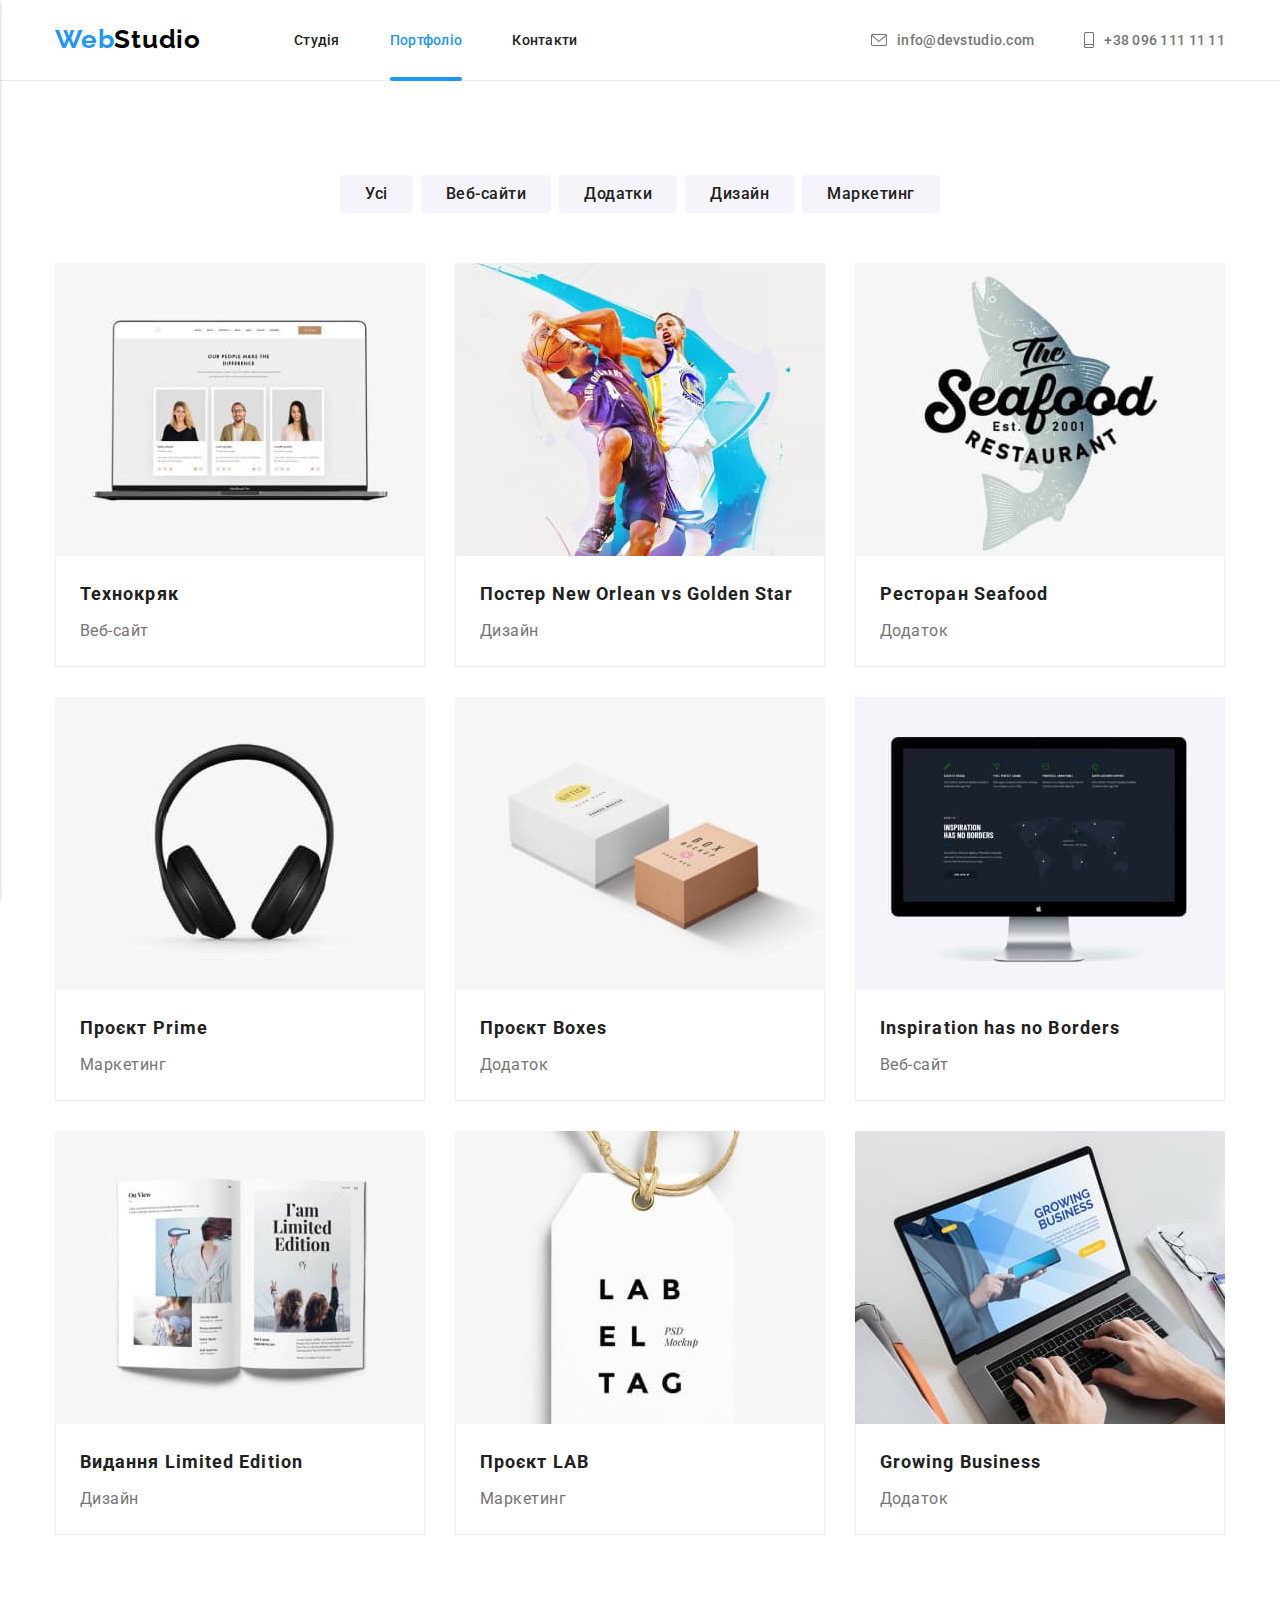
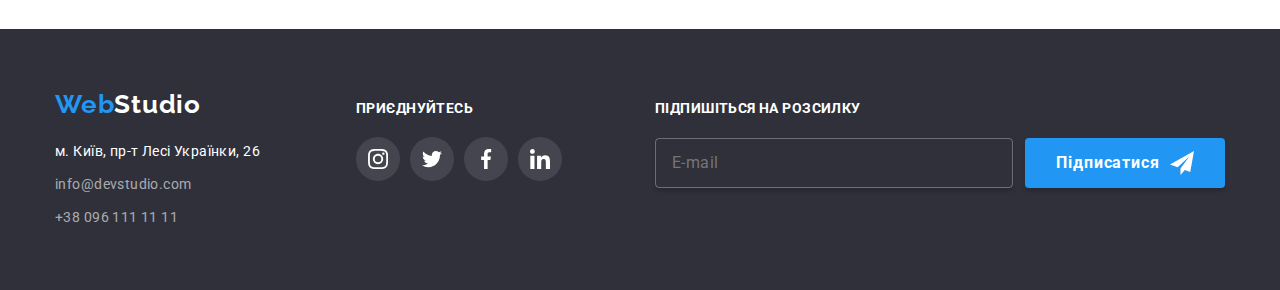
==== commit 00387b32: "final-tablet" ====
--- a/portfolio.html
+++ b/portfolio.html
@@ -91,6 +91,7 @@
               <button class="filter__button">Маркетинг</button>
             </li>
           </ul>
+
           <!-- gallery -->
           <ul class="portfolio__cards">
             <li class="card">
@@ -99,8 +100,13 @@
                   <picture>
                     <source
                       srcset="./images/gallery-1.jpeg"
-                      media="(min-width: 768px)"
-                      width="370"
+                      media="(min-width: 1200px)"
+                      width="370"
+                    />
+                    <source
+                      srcset="./images/gallery-1-tab.jpeg"
+                      media="(min-width: 768px)"
+                      width="354"
                     />
                     <img src="./images/gallery-1-mob.jpeg" alt="Ноутбук з графікою" width="450" />
                   </picture>
@@ -124,8 +130,13 @@
                   <picture>
                     <source
                       srcset="./images/gallery-2.jpeg"
-                      media="(min-width: 768px)"
-                      width="370"
+                      media="(min-width: 1200px)"
+                      width="370"
+                    />
+                    <source
+                      srcset="./images/gallery-2-tab.jpeg"
+                      media="(min-width: 768px)"
+                      width="354"
                     />
                     <img
                       src="./images/gallery-2-mob.jpeg"
@@ -153,8 +164,13 @@
                   <picture>
                     <source
                       srcset="./images/gallery-3.jpeg"
-                      media="(min-width: 768px)"
-                      width="370"
+                      media="(min-width: 1200px)"
+                      width="370"
+                    />
+                    <source
+                      srcset="./images/gallery-3-tab.jpeg"
+                      media="(min-width: 768px)"
+                      width="354"
                     />
                     <img
                       src="./images/gallery-3-mob.jpeg"
@@ -182,8 +198,13 @@
                   <picture>
                     <source
                       srcset="./images/gallery-4.jpeg"
-                      media="(min-width: 768px)"
-                      width="370"
+                      media="(min-width: 1200px)"
+                      width="370"
+                    />
+                    <source
+                      srcset="./images/gallery-4-tab.jpeg"
+                      media="(min-width: 768px)"
+                      width="354"
                     />
                     <img src="./images/gallery-4-mob.jpeg" alt="Наушники" width="450" />
                   </picture>
@@ -207,8 +228,13 @@
                   <picture>
                     <source
                       srcset="./images/gallery-5.jpeg"
-                      media="(min-width: 768px)"
-                      width="370"
+                      media="(min-width: 1200px)"
+                      width="370"
+                    />
+                    <source
+                      srcset="./images/gallery-5-tab.jpeg"
+                      media="(min-width: 768px)"
+                      width="354"
                     />
                     <img src="./images/gallery-5-mob.jpeg" alt="Коробки" width="450" />
                   </picture>
@@ -232,8 +258,13 @@
                   <picture>
                     <source
                       srcset="./images/gallery-6.jpeg"
-                      media="(min-width: 768px)"
-                      width="370"
+                      media="(min-width: 1200px)"
+                      width="370"
+                    />
+                    <source
+                      srcset="./images/gallery-6-tab.jpeg"
+                      media="(min-width: 768px)"
+                      width="354"
                     />
                     <img src="./images/gallery-6-mob.jpeg" alt="Увімкнений монітор" width="450" />
                   </picture>
@@ -257,8 +288,13 @@
                   <picture>
                     <source
                       srcset="./images/gallery-7.jpeg"
-                      media="(min-width: 768px)"
-                      width="370"
+                      media="(min-width: 1200px)"
+                      width="370"
+                    />
+                    <source
+                      srcset="./images/gallery-7-tab.jpeg"
+                      media="(min-width: 768px)"
+                      width="354"
                     />
                     <img src="./images/gallery-7-mob.jpeg" alt="Газета з фото" width="450" />
                   </picture>
@@ -282,8 +318,13 @@
                   <picture>
                     <source
                       srcset="./images/gallery-8.jpeg"
-                      media="(min-width: 768px)"
-                      width="370"
+                      media="(min-width: 1200px)"
+                      width="370"
+                    />
+                    <source
+                      srcset="./images/gallery-8-tab.jpeg"
+                      media="(min-width: 768px)"
+                      width="354"
                     />
                     <img src="./images/gallery-8-mob.jpeg" alt="Етикетка з літерами" width="450" />
                   </picture>
@@ -307,8 +348,13 @@
                   <picture>
                     <source
                       srcset="./images/gallery-9.jpeg"
-                      media="(min-width: 768px)"
-                      width="370"
+                      media="(min-width: 1200px)"
+                      width="370"
+                    />
+                    <source
+                      srcset="./images/gallery-9-tab.jpeg"
+                      media="(min-width: 768px)"
+                      width="354"
                     />
                     <img
                       src="./images/gallery-9-mob.jpeg"
--- a/css/main.min.css
+++ b/css/main.min.css
@@ -1 +1 @@
-/*! modern-normalize v1.1.0 | MIT License | https://github.com/sindresorhus/modern-normalize */*,::after,::before{box-sizing:border-box}html{-moz-tab-size:4;-o-tab-size:4;tab-size:4}html{line-height:1.15;-webkit-text-size-adjust:100%}body{margin:0}body{font-family:system-ui,-apple-system,"Segoe UI",Roboto,Helvetica,Arial,sans-serif,"Apple Color Emoji","Segoe UI Emoji"}hr{height:0;color:inherit}abbr[title]{-webkit-text-decoration:underline dotted;text-decoration:underline dotted}b,strong{font-weight:bolder}code,kbd,pre,samp{font-family:ui-monospace,SFMono-Regular,Consolas,"Liberation Mono",Menlo,monospace;font-size:1em}small{font-size:80%}sub,sup{font-size:75%;line-height:0;position:relative;vertical-align:baseline}sub{bottom:-0.25em}sup{top:-0.5em}table{text-indent:0;border-color:inherit}button,input,optgroup,select,textarea{font-family:inherit;font-size:100%;line-height:1.15;margin:0}button,select{text-transform:none}[type=button],[type=reset],[type=submit],button{-webkit-appearance:button}::-moz-focus-inner{border-style:none;padding:0}:-moz-focusring{outline:1px dotted ButtonText}:-moz-ui-invalid{box-shadow:none}legend{padding:0}progress{vertical-align:baseline}::-webkit-inner-spin-button,::-webkit-outer-spin-button{height:auto}[type=search]{-webkit-appearance:textfield;outline-offset:-2px}::-webkit-search-decoration{-webkit-appearance:none}::-webkit-file-upload-button{-webkit-appearance:button;font:inherit}summary{display:list-item}body{background-color:#fff;color:#212121;font-family:roboto,sans-serif}main{overflow-x:hidden}h1,h2,h3,h4,h5,h6,p,ul,ol{margin:0;padding:0}ul,ol{list-style:none}a{text-decoration:none}button{cursor:pointer}.visually-hidden{position:absolute;white-space:nowrap;width:1px;height:1px;overflow:hidden;border:0;padding:0;clip:rect(0 0 0 0);-webkit-clip-path:inset(50%);clip-path:inset(50%);margin:-1px}img{display:block;max-width:100%;height:auto}.container{margin-left:auto;margin-right:auto;padding-left:15px;padding-right:15px}@media screen and (min-width: 480px){.container{width:480px}}@media screen and (min-width: 768px){.container{width:768px}}@media screen and (min-width: 1200px){.container{width:1200px}}.section{padding-top:60px;padding-bottom:60px;text-align:center}@media screen and (min-width: 1200px){.section{padding-top:94px;padding-bottom:94px}}.section__title{font-weight:700;font-size:28px;line-height:1.17;letter-spacing:.03em;margin-bottom:30px}@media screen and (min-width: 1200px){.section__title{margin-bottom:50px;font-size:36px}}.section--nopaddingtop{padding-top:0}@media screen and (max-width: 1199px){.section--nopaddingtop{display:none}}.section--otherbackground{background-color:#f5f4fa}.button{font-weight:700;line-height:1.87;letter-spacing:.06em;background-color:#2196f3;color:#fff;border-radius:4px}.logo{font-family:Raleway;font-weight:700;font-size:24px;line-height:1.17;letter-spacing:.03em}@media screen and (min-width: 1200px){.logo{font-size:26px}}.logo__accent{color:#2196f3}.socials-box{text-align:center}@media screen and (min-width: 1200px){.socials-box{margin-left:70px;text-align:left}}.socials-box__subtitle{color:#fff;font-weight:700;font-size:14px;line-height:1.17;letter-spacing:.03em;text-transform:uppercase}@media screen and (min-width: 768px)and (max-width: 1199px){.socials-box__subtitle{padding-top:5px}}.socials{display:flex;gap:10px}.socials__item{width:44px;height:44px}.socials__link{display:flex;align-items:center;justify-content:center;width:100%;height:100%;border-radius:50%;fill:#afb1b8;transition:background-color 250ms cubic-bezier(0.4, 0, 0.2, 1),fill 250ms cubic-bezier(0.4, 0, 0.2, 1)}.socials__link:hover,.socials__link:focus{background-color:#2196f3;fill:#fff}.socials__link--white{fill:#fff;background-color:rgba(255,255,255,.1);transition:background-color 250ms cubic-bezier(0.4, 0, 0.2, 1)}.socials__icon{width:20px;height:20px}.header{border-bottom:1px solid #ececec}.header__container{display:flex}@media screen and (max-width: 767px){.header__container{padding-top:16px;padding-bottom:16px;padding-right:23px;align-items:center;justify-content:space-between}}@media screen and (min-width: 768px){.header__container{align-items:center}}.header__logo{color:#000}@media screen and (min-width: 768px){.header__logo{margin-right:88px}}@media screen and (min-width: 1200px){.header__logo{padding-top:24px;padding-bottom:25px;margin-right:93px}}.site-nav{display:none}@media screen and (min-width: 768px){.site-nav{display:flex;gap:50px}}.site-nav__link{display:inline-flex;position:relative;padding-top:32px;padding-bottom:32px;color:#212121;font-weight:500;font-size:14px;line-height:1.17;letter-spacing:.02em;transition:color 250ms cubic-bezier(0.4, 0, 0.2, 1)}.site-nav__link:hover,.site-nav__link:focus{color:#2196f3}.site-nav__link--current{color:#2196f3}.site-nav__link--current::after{position:absolute;bottom:-1px;left:0;content:"";background-color:#2196f3;height:4px;width:100%;border-radius:2px}@media screen and (max-width: 767px){.header__nav{height:40px}}.header__burger-menu{display:inline-flex;margin:0;padding:0;border:none;background-color:rgba(0,0,0,0);fill:#212121}.header__burger-menu:hover,.header__burger-menu:focus{fill:#2196f3}@media screen and (min-width: 768px){.header__burger-menu{display:none}}.mobile-menu{transform:translateX(-100%);position:fixed;top:0;left:0;width:100%;height:100%;background-color:#fff;overflow-y:scroll;box-shadow:0px 1px 3px rgba(0,0,0,.16),0px 2px 4px rgba(0,0,0,.08),0px 4px 8px rgba(0,0,0,.04);transition:transform 250ms cubic-bezier(0.4, 0, 0.2, 1)}.mobile-menu.is-open{transform:translateX(0)}.mobile-menu__container{position:relative;padding:48px 40px}.mobile-menu__close-button{position:absolute;top:10px;right:15px;margin:0;padding:0;border:none;background-color:rgba(0,0,0,0);fill:#212121}.mobile-menu__close-button:hover,.mobile-menu__close-button:focus{fill:#2196f3}.mobile-menu__link{color:#212121;font-size:40px;font-weight:500;line-height:1.17;letter-spacing:.02em}.mobile-menu__link--current{color:#2196f3}.mobile-menu__link:hover,.mobile-menu__link:focus{color:#2196f3}.mobile-menu__item{margin-bottom:32px}.mobile-menu__nav{margin-bottom:302px}.mobile-menu__phone{color:#2196f3;font-size:34px;font-weight:500;line-height:1.17;letter-spacing:.02em}.mobile-menu__phone:hover,.mobile-menu__phone:focus{fill:#757575}.mobile-menu__email{color:#757575;font-size:24px;font-weight:500;line-height:1.17;letter-spacing:.02em}.mobile-menu__email:hover,.mobile-menu__email:focus{fill:#2196f3}.mobile-menu__contacts{margin-bottom:64px}.mobile-menu__socials{display:flex;align-items:center;flex-wrap:wrap;gap:21px}.mobile-menu__social-link{color:#2196f3;font-size:18px;font-weight:500;line-height:1.22;letter-spacing:.02em}.mobile-menu__social-link:hover,.mobile-menu__social-link:focus{fill:#757575}.mobile-menu__social-item{position:relative}.mobile-menu__social-item::after{content:"";display:inline-block;position:absolute;right:-10px;top:50%;transform:translateY(-50%);background-color:rgba(33,33,33,.2);width:1px;height:22px}.mobile-menu__social-item:last-child::after{display:none}.contacts{display:none}@media screen and (min-width: 768px)and (max-width: 1199px){.contacts{display:flex;margin-left:auto;flex-direction:column;align-items:flex-start;justify-content:center;gap:10px}}@media screen and (min-width: 1200px){.contacts{display:flex;margin-left:auto}}.contacts__icon{fill:currentColor}@media screen and (min-width: 768px){.contacts__icon{margin-right:8px}}@media screen and (min-width: 1200px){.contacts__icon{margin-right:10px}}.contacts__icon--envelope{width:14px;height:10px}@media screen and (min-width: 1200px){.contacts__icon--envelope{width:16px;height:12px}}.contacts__icon--mobile{width:10px;height:14px}@media screen and (min-width: 1200px){.contacts__icon--mobile{width:10px;height:16px}}.contacts__item{margin-right:50px}@media screen and (min-width: 767px)and (max-width: 1199px){.contacts__item{margin-right:0}}.contacts__item:last-child{margin-right:0}.contacts__link{display:flex;align-items:center;justify-content:center;color:#757575;font-size:12px;font-weight:500;line-height:1.17;letter-spacing:.02em;transition:color 250ms cubic-bezier(0.4, 0, 0.2, 1)}@media screen and (min-width: 1200px){.contacts__link{padding-top:32px;padding-bottom:32px;font-size:14px}}.contacts__link:hover,.contacts__link:focus{color:#2196f3}.hero{background-image:linear-gradient(rgba(47, 48, 58, 0.4), rgba(47, 48, 58, 0.4)),url(../images/hero-bgd-mob.jpeg);background-repeat:no-repeat;background-position:center;background-size:cover;text-align:center;min-height:400px;max-width:1600px;margin-left:auto;margin-right:auto;padding:118px 0px}@media screen and (min-width: 768px){.hero{background-image:linear-gradient(rgba(47, 48, 58, 0.4), rgba(47, 48, 58, 0.4)),url(../images/hero-bgd-tab.jpeg)}}@media screen and (min-width: 1200px){.hero{padding:200px 0px;background-image:linear-gradient(rgba(47, 48, 58, 0.4), rgba(47, 48, 58, 0.4)),url(../images/hero-bgd.jpeg)}}.hero__title{max-width:360px;margin-left:auto;margin-right:auto;font-size:26px;text-transform:uppercase;font-weight:900;line-height:1.62;letter-spacing:.06em;color:#fff}@media screen and (min-width: 1200px){.hero__title{font-size:44px;line-height:1.36;max-width:696px}}.hero__button{margin-top:30px;padding:10px 24px;border:0;transition:background-color 250ms cubic-bezier(0.4, 0, 0.2, 1),text-shadow 250ms cubic-bezier(0.4, 0, 0.2, 1)}@media screen and (min-width: 1200px){.hero__button{padding:10px 32px}}.hero__button:hover,.hero__button:focus{background-color:#188ce8;box-shadow:0px,4px,4px,rgba(0,0,0,.15)}.features{display:flex;gap:30px;flex-wrap:wrap}@media screen and (min-width: 1200px){.features{flex-wrap:nowrap}}.features__item{width:100%}@media screen and (min-width: 768px){.features__item{width:calc((100% - 30px)/2)}}@media screen and (min-width: 1200px){.features__item{width:calc((100% - 90px)/4)}}.features__container{display:flex;align-items:center;justify-content:center;background-color:#f5f4fa;border-radius:4px;height:120px}.features__icon{width:70px;height:70px}.features__title{text-align:center;margin-top:30px;color:#212121;text-transform:uppercase;font-weight:700;font-size:14px;line-height:1.17;letter-spacing:.03em}@media screen and (min-width: 768px){.features__title{text-align:left}}.features__description{text-align:left;margin-top:10px;color:#757575;font-size:14px;line-height:1.71;letter-spacing:.03em}@media screen and (min-width: 1200px){.works{display:flex}}.works__item{position:relative;margin-right:30px}.works__item:last-child{margin-right:0}.works__box{display:flex;align-items:center;justify-content:center;position:absolute;bottom:0;background-color:rgba(47,48,58,.8);height:70px;width:100%}.works__title{color:#fff;text-transform:uppercase;font-size:14px;font-weight:700;line-height:1.14;letter-spacing:.03em}.team{display:flex;gap:30px;flex-wrap:wrap}@media screen and (min-width: 1200px){.team{flex-wrap:nowrap}}.team__item{width:100%;background-color:#fff;border-bottom-right-radius:4px;border-bottom-left-radius:4px;box-shadow:0px 2px 1px rgba(0,0,0,.2),0px 1px 1px rgba(0,0,0,.14),0px 1px 3px rgba(0,0,0,.12)}@media screen and (min-width: 768px){.team__item{width:calc((100% - 30px)/2)}}@media screen and (min-width: 1200px){.team__item{width:calc((100% - 90px)/4)}}.team__container{padding-top:30px;padding-bottom:24px}@media screen and (min-width: 1200px){.team__container{padding-bottom:30px}}.team__title{color:#212121;font-weight:500;font-size:16px;line-height:1.19;letter-spacing:.03em}.team__description{margin-top:10px;color:#757575;font-size:16px;line-height:1.19;letter-spacing:.03em}.team__socials{justify-content:center;margin-top:16px}.clients{display:flex;flex-wrap:wrap;gap:30px}@media screen and (min-width: 1200px){.clients{display:flex;align-items:center;justify-content:center}}.clients__item{height:92px;width:calc((100% - 30px)/2)}@media screen and (min-width: 768px){.clients__item{width:calc((100% - 60px)/3)}}@media screen and (min-width: 1200px){.clients__item{width:calc((100% - 150px)/6)}}.clients__link{display:flex;align-items:center;justify-content:center;width:100%;height:100%;fill:#afb1b8;border:1px solid #afb1b8;border-radius:4px;transition:border-color 250ms cubic-bezier(0.4, 0, 0.2, 1),fill 250ms cubic-bezier(0.4, 0, 0.2, 1)}.clients__link:hover,.clients__link:focus{fill:#2196f3;border-color:#2196f3}.clients__icon{width:106px;height:60px}.backdrop{position:fixed;top:0;left:0;width:100%;height:100%;background-color:rgba(0,0,0,.2);z-index:1;opacity:1;transition:opacity 250ms cubic-bezier(0.4, 0, 0.2, 1),visibility 250ms cubic-bezier(0.4, 0, 0.2, 1);padding-left:15px;padding-right:15px;padding-top:93px}@media screen and (min-width: 767px){.backdrop{padding:0}}.is-hidden{opacity:0;visibility:hidden;pointer-events:none}.modal{padding:40px;background-color:#fff;box-shadow:0px 2px 1px rgba(0,0,0,.2),0px 1px 1px rgba(0,0,0,.14),0px 1px 3px rgba(0,0,0,.12);border-radius:4px;transform:scale(1);transition:transform 250ms cubic-bezier(0.4, 0, 0.2, 1)}@media screen and (min-width: 480px){.modal{position:absolute;left:50%;top:50%;transform:translate(-50%, -50%);width:450px;height:609px}}@media screen and (min-width: 1200px){.modal{width:528px;height:581px}}.backdrop.is-hidden .modal{transform:scale(1.2)}@media screen and (min-width: 480px){.backdrop.is-hidden .modal{transform:translate(-50%, -50%)}}.modal__button{display:flex;align-items:center;justify-content:center;position:absolute;right:8px;top:8px;width:30px;height:30px;border:1px solid rgba(0,0,0,.1);border-radius:50%;background-color:#fff}.callback-box{margin-left:auto;margin-right:auto}.callback-box__caption{color:#212121;font-size:20px;font-weight:700;line-height:1.15;letter-spacing:.03em;text-align:center}.callback-form{display:flex;flex-direction:column;margin-top:12px}.callback-form__label{margin-bottom:4px;color:#757575;font-size:12px;line-height:1.17;letter-spacing:.01em}.callback-form__wrapper{position:relative;margin-bottom:10px}.callback-form__wrapper--nomargin{margin-bottom:0}.callback-form__input{width:100%;height:40px;padding:14px 15px 14px 36px;border:1px solid rgba(33,33,33,.2);border-radius:4px;outline:0;fill:#212121;font-size:12px;transition:border-color 250ms cubic-bezier(0.4, 0, 0.2, 1)}@media screen and (min-width: 480px){.callback-form__input{width:370px}}@media screen and (min-width: 1200px){.callback-form__input{width:448px}}.callback-form__input:focus{border-color:#2196f3}.callback-form__icon{position:absolute;left:12px;top:50%;transform:translateY(-50%);width:18px;height:18px;transition:fill 250ms cubic-bezier(0.4, 0, 0.2, 1)}.callback-form__input:focus+.callback-form__icon{fill:#2196f3}.callback-form__comment{width:100%;height:120px;padding:12px 16px;border:1px solid rgba(33,33,33,.2);border-radius:4px;outline:0;resize:none;font-size:12px;transition:border-color 250ms cubic-bezier(0.4, 0, 0.2, 1)}@media screen and (min-width: 480px){.callback-form__comment{width:370px}}@media screen and (min-width: 1200px){.callback-form__comment{width:448px}}.callback-form__comment::-moz-placeholder{font-size:12px;line-height:1.16;letter-spacing:.01em;color:rgba(117,117,117,.5)}.callback-form__comment:-ms-input-placeholder{font-size:12px;line-height:1.16;letter-spacing:.01em;color:rgba(117,117,117,.5)}.callback-form__comment::placeholder{font-size:12px;line-height:1.16;letter-spacing:.01em;color:rgba(117,117,117,.5)}.callback-form__comment:focus{border-color:#2196f3}.terms{margin-top:20px}.terms__label{display:flex;align-items:center;font-size:12px;line-height:1.17;letter-spacing:.03em;color:#757575}@media screen and (min-width: 1200px){.terms__label{font-size:14px;line-height:1.71}}.terms__link{color:#2196f3;text-decoration:underline}.terms__icon{margin-right:8px;min-width:16px;max-width:16px;height:15px;border:2px solid #212121;border-radius:2px}.terms__checkbox:checked+.terms__icon{background-color:#2196f3;border:0px}.terms__checkbox:focus+.terms__icon{border-color:#2196f3}.terms__checkbox{margin-right:8px}.callback-form__button{width:200px;height:50px;margin-left:auto;margin-right:auto;margin-top:30px;border:0;text-align:center;box-shadow:0px 4px 4px rgba(0,0,0,.15);transition:background-color 250ms cubic-bezier(0.4, 0, 0.2, 1)}.callback-form__button:hover,.callback-form__button:focus{background-color:#188ce8}.filter{display:flex;flex-wrap:wrap}@media screen and (min-width: 768px){.filter{display:flex;align-items:center;justify-content:center}}.filter__item{margin-right:8px;margin-bottom:15px}@media screen and (min-width: 768px){.filter__item{margin-bottom:0}}.filter__item:last-child{margin-right:0}.filter__button{padding:6px 22px;color:#212121;background-color:#f5f4fa;font-weight:500;font-size:16px;line-height:1.63;letter-spacing:.03em;border-radius:4px;border:0;transition:background-color 250ms cubic-bezier(0.4, 0, 0.2, 1),color 250ms cubic-bezier(0.4, 0, 0.2, 1),box-shadow 250ms cubic-bezier(0.4, 0, 0.2, 1)}.filter__button:first-child{padding:6px 25px}.filter__button:hover,.filter__button:focus{background-color:#2196f3;color:#fff;box-shadow:0px 2px 2px rgba(0,0,0,.12),0px 1px 2px rgba(0,0,0,.08),0px 3px 1px rgba(0,0,0,.1)}.portfolio__cards{display:flex;flex-direction:column;align-items:center;margin-top:25px;gap:30px}@media screen and (min-width: 768px){.portfolio__cards{flex-direction:row;flex-wrap:wrap;margin-top:50px;margin-left:-30px;margin-bottom:-30px}}.card{width:100%;background-color:#fff}@media screen and (min-width: 480px){.card{width:450px}}@media screen and (min-width: 768px){.card{flex-basis:calc(33.3333333333% - 30px);margin-left:30px;margin-bottom:30px}}.card__link{transition:box-shadow 250ms cubic-bezier(0.4, 0, 0.2, 1)}.card__link:hover,.card__link:focus{display:block;box-shadow:1px 4px 6px rgba(0,0,0,.16),0px 4px 4px rgba(0,0,0,.06),0px 1px 1px rgba(0,0,0,.12)}.card__wrapper{position:relative;overflow:hidden}.card__popup{display:flex;align-items:center;text-align:left;overflow:hidden;position:absolute;bottom:-100%;width:100%;height:100%;padding-left:24px;padding-right:24px;background-color:rgba(33,150,243,.9);color:#fff;font-size:18px;line-height:1.55;letter-spacing:.03em;transition:transform 250ms cubic-bezier(0.4, 0, 0.2, 1)}.card__link:hover .card__popup,.card__link:focus .card__popup{transform:translateY(-100%)}.card__thumb{padding:20px 24px;border-left:solid 1px #eee;border-right:solid 1px #eee;border-bottom:solid 1px #eee}.card__subtitle{color:#212121;font-weight:700;font-size:18px;line-height:2;letter-spacing:.06em}.card__description{margin-top:4px;color:#757575;line-height:1.88;letter-spacing:.03em}.footer{padding-top:60px;padding-bottom:60px;background-color:#2f303a}.footer__container{display:flex;flex-direction:column;align-items:center;gap:60px}@media screen and (min-width: 768px)and (max-width: 1199px){.footer__container{padding-left:76px;padding-right:89px;flex-direction:row;flex-wrap:wrap;justify-content:space-between;align-items:flex-start}}@media screen and (min-width: 1200px){.footer__container{flex-direction:row;align-items:baseline;gap:0px}}.footer__box{text-align:center}@media screen and (min-width: 768px)and (max-width: 1199px){.footer__box{width:262px}}@media screen and (min-width: 1200px){.footer__box{text-align:left;flex-grow:1}}.footer__logo{color:#fff}.footer__socials{margin-top:20px}address{margin-top:20px;font-style:normal}.address__item{margin-bottom:8px;font-size:14px;line-height:1.71;letter-spacing:.03em;transition:color 250ms cubic-bezier(0.4, 0, 0.2, 1)}.address__item:last-child{margin-bottom:0}@media screen and (min-width: 1200px){.address__item{margin-bottom:9px}}.address__map{color:#fff}.address__map:focus,.address__map:hover{color:#2196f3}.address__email,.address__phone{color:rgba(255,255,255,.6)}.address__email:hover,.address__email:focus,.address__phone:hover,.address__phone:focus{color:#2196f3}.subscribe-box{text-align:center}@media screen and (min-width: 1200px){.subscribe-box{margin-left:93px;text-align:left}}.subscribe__label{color:#fff;font-weight:700;font-size:14px;line-height:1.17;letter-spacing:.03em;text-transform:uppercase}.subscribe__wrapper{margin-top:20px;display:flex;flex-wrap:wrap;justify-content:center;gap:20px}@media screen and (min-width: 1200px){.subscribe__wrapper{gap:12px;height:50px}}.subscribe__input{display:inline-block;padding:15px 16px;height:100%;width:100%;background-color:rgba(0,0,0,0);border-radius:4px;border:1px solid rgba(255,255,255,.3);line-height:1.25;letter-spacing:.03em;color:rgba(255,255,255,.6);box-shadow:0px 4px 4px rgba(0,0,0,.15);outline:0}@media screen and (min-width: 768px){.subscribe__input{width:450px}}@media screen and (min-width: 1200px){.subscribe__input{width:358px}}.subscribe__button{display:flex;align-items:center;justify-content:center;gap:10px;padding:10px 31px;max-width:200px;height:100%;fill:#fff;border:0;box-shadow:0px 4px 4px rgba(0,0,0,.15)}@media screen and (min-width: 1200px){.subscribe__button{padding:10px 28px;width:200px}}.subscribe__button:hover,.subscribe__button:focus{background-color:#188ce8}.subscribe__icon{width:24px;height:24px}/*# sourceMappingURL=main.min.css.map */+/*! modern-normalize v1.1.0 | MIT License | https://github.com/sindresorhus/modern-normalize */*,::after,::before{box-sizing:border-box}html{-moz-tab-size:4;-o-tab-size:4;tab-size:4}html{line-height:1.15;-webkit-text-size-adjust:100%}body{margin:0}body{font-family:system-ui,-apple-system,"Segoe UI",Roboto,Helvetica,Arial,sans-serif,"Apple Color Emoji","Segoe UI Emoji"}hr{height:0;color:inherit}abbr[title]{-webkit-text-decoration:underline dotted;text-decoration:underline dotted}b,strong{font-weight:bolder}code,kbd,pre,samp{font-family:ui-monospace,SFMono-Regular,Consolas,"Liberation Mono",Menlo,monospace;font-size:1em}small{font-size:80%}sub,sup{font-size:75%;line-height:0;position:relative;vertical-align:baseline}sub{bottom:-0.25em}sup{top:-0.5em}table{text-indent:0;border-color:inherit}button,input,optgroup,select,textarea{font-family:inherit;font-size:100%;line-height:1.15;margin:0}button,select{text-transform:none}[type=button],[type=reset],[type=submit],button{-webkit-appearance:button}::-moz-focus-inner{border-style:none;padding:0}:-moz-focusring{outline:1px dotted ButtonText}:-moz-ui-invalid{box-shadow:none}legend{padding:0}progress{vertical-align:baseline}::-webkit-inner-spin-button,::-webkit-outer-spin-button{height:auto}[type=search]{-webkit-appearance:textfield;outline-offset:-2px}::-webkit-search-decoration{-webkit-appearance:none}::-webkit-file-upload-button{-webkit-appearance:button;font:inherit}summary{display:list-item}body{background-color:#fff;color:#212121;font-family:roboto,sans-serif}main{overflow-x:hidden}h1,h2,h3,h4,h5,h6,p,ul,ol{margin:0;padding:0}ul,ol{list-style:none}a{text-decoration:none}button{cursor:pointer}.visually-hidden{position:absolute;white-space:nowrap;width:1px;height:1px;overflow:hidden;border:0;padding:0;clip:rect(0 0 0 0);-webkit-clip-path:inset(50%);clip-path:inset(50%);margin:-1px}img{display:block;max-width:100%;height:auto}.container{margin-left:auto;margin-right:auto;padding-left:15px;padding-right:15px}@media screen and (min-width: 480px){.container{width:480px}}@media screen and (min-width: 768px){.container{width:768px}}@media screen and (min-width: 1200px){.container{width:1200px}}.section{padding-top:60px;padding-bottom:60px;text-align:center}@media screen and (min-width: 1200px){.section{padding-top:94px;padding-bottom:94px}}.section__title{font-weight:700;font-size:28px;line-height:1.17;letter-spacing:.03em;margin-bottom:30px}@media screen and (min-width: 1200px){.section__title{margin-bottom:50px;font-size:36px}}.section--nopaddingtop{padding-top:0}@media screen and (max-width: 1199px){.section--nopaddingtop{display:none}}.section--otherbackground{background-color:#f5f4fa}.button{font-weight:700;line-height:1.87;letter-spacing:.06em;background-color:#2196f3;color:#fff;border-radius:4px}.logo{font-family:Raleway;font-weight:700;font-size:24px;line-height:1.17;letter-spacing:.03em}@media screen and (min-width: 1200px){.logo{font-size:26px}}.logo__accent{color:#2196f3}.socials-box{text-align:center}@media screen and (min-width: 1200px){.socials-box{margin-left:70px;text-align:left}}.socials-box__subtitle{color:#fff;font-weight:700;font-size:14px;line-height:1.17;letter-spacing:.03em;text-transform:uppercase}@media screen and (min-width: 768px)and (max-width: 1199px){.socials-box__subtitle{padding-top:5px}}.socials{display:flex;gap:10px}.socials__item{width:44px;height:44px}.socials__link{display:flex;align-items:center;justify-content:center;width:100%;height:100%;border-radius:50%;fill:#afb1b8;transition:background-color 250ms cubic-bezier(0.4, 0, 0.2, 1),fill 250ms cubic-bezier(0.4, 0, 0.2, 1)}.socials__link:hover,.socials__link:focus{background-color:#2196f3;fill:#fff}.socials__link--white{fill:#fff;background-color:rgba(255,255,255,.1);transition:background-color 250ms cubic-bezier(0.4, 0, 0.2, 1)}.socials__icon{width:20px;height:20px}.header{border-bottom:1px solid #ececec}.header__container{display:flex}@media screen and (max-width: 767px){.header__container{padding-top:16px;padding-bottom:16px;padding-right:23px;align-items:center;justify-content:space-between}}@media screen and (min-width: 768px){.header__container{align-items:center}}.header__logo{color:#000}@media screen and (min-width: 768px){.header__logo{margin-right:88px}}@media screen and (min-width: 1200px){.header__logo{padding-top:24px;padding-bottom:25px;margin-right:93px}}.site-nav{display:none}@media screen and (min-width: 768px){.site-nav{display:flex;gap:50px}}.site-nav__link{display:inline-flex;position:relative;padding-top:32px;padding-bottom:32px;color:#212121;font-weight:500;font-size:14px;line-height:1.17;letter-spacing:.02em;transition:color 250ms cubic-bezier(0.4, 0, 0.2, 1)}.site-nav__link:hover,.site-nav__link:focus{color:#2196f3}.site-nav__link--current{color:#2196f3}.site-nav__link--current::after{position:absolute;bottom:-1px;left:0;content:"";background-color:#2196f3;height:4px;width:100%;border-radius:2px}@media screen and (max-width: 767px){.header__nav{height:40px}}.header__burger-menu{display:inline-flex;margin:0;padding:0;border:none;background-color:rgba(0,0,0,0);fill:#212121}.header__burger-menu:hover,.header__burger-menu:focus{fill:#2196f3}@media screen and (min-width: 768px){.header__burger-menu{display:none}}.mobile-menu{transform:translateX(-100%);position:fixed;top:0;left:0;width:100%;height:100%;background-color:#fff;overflow-y:scroll;box-shadow:0px 1px 3px rgba(0,0,0,.16),0px 2px 4px rgba(0,0,0,.08),0px 4px 8px rgba(0,0,0,.04);transition:transform 250ms cubic-bezier(0.4, 0, 0.2, 1)}.mobile-menu.is-open{transform:translateX(0)}.mobile-menu__container{position:relative;padding:48px 40px}.mobile-menu__close-button{position:absolute;top:10px;right:15px;margin:0;padding:0;border:none;background-color:rgba(0,0,0,0);fill:#212121}.mobile-menu__close-button:hover,.mobile-menu__close-button:focus{fill:#2196f3}.mobile-menu__link{color:#212121;font-size:40px;font-weight:500;line-height:1.17;letter-spacing:.02em}.mobile-menu__link--current{color:#2196f3}.mobile-menu__link:hover,.mobile-menu__link:focus{color:#2196f3}.mobile-menu__item{margin-bottom:32px}.mobile-menu__nav{margin-bottom:302px}.mobile-menu__phone{color:#2196f3;font-size:34px;font-weight:500;line-height:1.17;letter-spacing:.02em}.mobile-menu__phone:hover,.mobile-menu__phone:focus{fill:#757575}.mobile-menu__email{color:#757575;font-size:24px;font-weight:500;line-height:1.17;letter-spacing:.02em}.mobile-menu__email:hover,.mobile-menu__email:focus{fill:#2196f3}.mobile-menu__contacts{margin-bottom:64px}.mobile-menu__socials{display:flex;align-items:center;flex-wrap:wrap;gap:21px}.mobile-menu__social-link{color:#2196f3;font-size:18px;font-weight:500;line-height:1.22;letter-spacing:.02em}.mobile-menu__social-link:hover,.mobile-menu__social-link:focus{fill:#757575}.mobile-menu__social-item{position:relative}.mobile-menu__social-item::after{content:"";display:inline-block;position:absolute;right:-10px;top:50%;transform:translateY(-50%);background-color:rgba(33,33,33,.2);width:1px;height:22px}.mobile-menu__social-item:last-child::after{display:none}.contacts{display:none}@media screen and (min-width: 768px)and (max-width: 1199px){.contacts{display:flex;margin-left:auto;flex-direction:column;align-items:flex-start;justify-content:center;gap:10px}}@media screen and (min-width: 1200px){.contacts{display:flex;margin-left:auto}}.contacts__icon{fill:currentColor}@media screen and (min-width: 768px){.contacts__icon{margin-right:8px}}@media screen and (min-width: 1200px){.contacts__icon{margin-right:10px}}.contacts__icon--envelope{width:14px;height:10px}@media screen and (min-width: 1200px){.contacts__icon--envelope{width:16px;height:12px}}.contacts__icon--mobile{width:10px;height:14px}@media screen and (min-width: 1200px){.contacts__icon--mobile{width:10px;height:16px}}.contacts__item{margin-right:50px}@media screen and (min-width: 767px)and (max-width: 1199px){.contacts__item{margin-right:0}}.contacts__item:last-child{margin-right:0}.contacts__link{display:flex;align-items:center;justify-content:center;color:#757575;font-size:12px;font-weight:500;line-height:1.17;letter-spacing:.02em;transition:color 250ms cubic-bezier(0.4, 0, 0.2, 1)}@media screen and (min-width: 1200px){.contacts__link{padding-top:32px;padding-bottom:32px;font-size:14px}}.contacts__link:hover,.contacts__link:focus{color:#2196f3}.hero{background-image:linear-gradient(rgba(47, 48, 58, 0.4), rgba(47, 48, 58, 0.4)),url(../images/hero-bgd-mob.jpeg);background-repeat:no-repeat;background-position:center;background-size:cover;text-align:center;min-height:400px;max-width:1600px;margin-left:auto;margin-right:auto;padding:118px 0px}@media screen and (min-width: 768px){.hero{background-image:linear-gradient(rgba(47, 48, 58, 0.4), rgba(47, 48, 58, 0.4)),url(../images/hero-bgd-tab.jpeg)}}@media screen and (min-width: 1200px){.hero{padding:200px 0px;background-image:linear-gradient(rgba(47, 48, 58, 0.4), rgba(47, 48, 58, 0.4)),url(../images/hero-bgd.jpeg)}}.hero__title{max-width:360px;margin-left:auto;margin-right:auto;font-size:26px;text-transform:uppercase;font-weight:900;line-height:1.62;letter-spacing:.06em;color:#fff}@media screen and (min-width: 1200px){.hero__title{font-size:44px;line-height:1.36;max-width:696px}}.hero__button{margin-top:30px;padding:10px 24px;border:0;transition:background-color 250ms cubic-bezier(0.4, 0, 0.2, 1),text-shadow 250ms cubic-bezier(0.4, 0, 0.2, 1)}@media screen and (min-width: 1200px){.hero__button{padding:10px 32px}}.hero__button:hover,.hero__button:focus{background-color:#188ce8;box-shadow:0px,4px,4px,rgba(0,0,0,.15)}.features{display:flex;gap:30px;flex-wrap:wrap}@media screen and (min-width: 1200px){.features{flex-wrap:nowrap}}.features__item{width:100%}@media screen and (min-width: 768px){.features__item{width:calc((100% - 30px)/2)}}@media screen and (min-width: 1200px){.features__item{width:calc((100% - 90px)/4)}}.features__container{display:flex;align-items:center;justify-content:center;background-color:#f5f4fa;border-radius:4px;height:120px}.features__icon{width:70px;height:70px}.features__title{text-align:center;margin-top:30px;color:#212121;text-transform:uppercase;font-weight:700;font-size:14px;line-height:1.17;letter-spacing:.03em}@media screen and (min-width: 768px){.features__title{text-align:left}}.features__description{text-align:left;margin-top:10px;color:#757575;font-size:14px;line-height:1.71;letter-spacing:.03em}@media screen and (min-width: 1200px){.works{display:flex}}.works__item{position:relative;margin-right:30px}.works__item:last-child{margin-right:0}.works__box{display:flex;align-items:center;justify-content:center;position:absolute;bottom:0;background-color:rgba(47,48,58,.8);height:70px;width:100%}.works__title{color:#fff;text-transform:uppercase;font-size:14px;font-weight:700;line-height:1.14;letter-spacing:.03em}.team{display:flex;gap:30px;flex-wrap:wrap}@media screen and (min-width: 1200px){.team{flex-wrap:nowrap}}.team__item{width:100%;background-color:#fff;border-bottom-right-radius:4px;border-bottom-left-radius:4px;box-shadow:0px 2px 1px rgba(0,0,0,.2),0px 1px 1px rgba(0,0,0,.14),0px 1px 3px rgba(0,0,0,.12)}@media screen and (min-width: 768px){.team__item{width:calc((100% - 30px)/2)}}@media screen and (min-width: 1200px){.team__item{width:calc((100% - 90px)/4)}}.team__container{padding-top:30px;padding-bottom:24px}@media screen and (min-width: 1200px){.team__container{padding-bottom:30px}}.team__title{color:#212121;font-weight:500;font-size:16px;line-height:1.19;letter-spacing:.03em}.team__description{margin-top:10px;color:#757575;font-size:16px;line-height:1.19;letter-spacing:.03em}.team__socials{justify-content:center;margin-top:16px}.clients{display:flex;flex-wrap:wrap;gap:30px}@media screen and (min-width: 1200px){.clients{display:flex;align-items:center;justify-content:center}}.clients__item{height:92px;width:calc((100% - 30px)/2)}@media screen and (min-width: 768px){.clients__item{width:calc((100% - 60px)/3)}}@media screen and (min-width: 1200px){.clients__item{width:calc((100% - 150px)/6)}}.clients__link{display:flex;align-items:center;justify-content:center;width:100%;height:100%;fill:#afb1b8;border:1px solid #afb1b8;border-radius:4px;transition:border-color 250ms cubic-bezier(0.4, 0, 0.2, 1),fill 250ms cubic-bezier(0.4, 0, 0.2, 1)}.clients__link:hover,.clients__link:focus{fill:#2196f3;border-color:#2196f3}.clients__icon{width:106px;height:60px}.backdrop{position:fixed;top:0;left:0;width:100%;height:100%;background-color:rgba(0,0,0,.2);z-index:1;opacity:1;transition:opacity 250ms cubic-bezier(0.4, 0, 0.2, 1),visibility 250ms cubic-bezier(0.4, 0, 0.2, 1);padding-left:15px;padding-right:15px;padding-top:93px;overflow-y:scroll}@media screen and (min-width: 767px){.backdrop{padding:0}}.is-hidden{opacity:0;visibility:hidden;pointer-events:none}.modal{padding:40px;background-color:#fff;box-shadow:0px 2px 1px rgba(0,0,0,.2),0px 1px 1px rgba(0,0,0,.14),0px 1px 3px rgba(0,0,0,.12);border-radius:4px;transform:scale(1);transition:transform 250ms cubic-bezier(0.4, 0, 0.2, 1)}@media screen and (min-width: 480px){.modal{position:absolute;left:50%;top:50%;transform:translate(-50%, -50%);width:450px;height:609px}}@media screen and (min-width: 1200px){.modal{width:528px;height:581px}}.backdrop.is-hidden .modal{transform:scale(1.2)}@media screen and (min-width: 480px){.backdrop.is-hidden .modal{transform:translate(-50%, -50%)}}.modal__button{display:flex;align-items:center;justify-content:center;position:absolute;right:8px;top:8px;width:30px;height:30px;border:1px solid rgba(0,0,0,.1);border-radius:50%;background-color:#fff}.callback-box{margin-left:auto;margin-right:auto}.callback-box__caption{color:#212121;font-size:20px;font-weight:700;line-height:1.15;letter-spacing:.03em;text-align:center}.callback-form{display:flex;flex-direction:column;margin-top:12px}.callback-form__label{margin-bottom:4px;color:#757575;font-size:12px;line-height:1.17;letter-spacing:.01em}.callback-form__wrapper{position:relative;margin-bottom:10px}.callback-form__wrapper--nomargin{margin-bottom:0}.callback-form__input{width:100%;height:40px;padding:14px 15px 14px 36px;border:1px solid rgba(33,33,33,.2);border-radius:4px;outline:0;fill:#212121;font-size:12px;transition:border-color 250ms cubic-bezier(0.4, 0, 0.2, 1)}@media screen and (min-width: 480px){.callback-form__input{width:370px}}@media screen and (min-width: 1200px){.callback-form__input{width:448px}}.callback-form__input:focus{border-color:#2196f3}.callback-form__icon{position:absolute;left:12px;top:50%;transform:translateY(-50%);width:18px;height:18px;transition:fill 250ms cubic-bezier(0.4, 0, 0.2, 1)}.callback-form__input:focus+.callback-form__icon{fill:#2196f3}.callback-form__comment{width:100%;height:120px;padding:12px 16px;border:1px solid rgba(33,33,33,.2);border-radius:4px;outline:0;resize:none;font-size:12px;transition:border-color 250ms cubic-bezier(0.4, 0, 0.2, 1)}@media screen and (min-width: 480px){.callback-form__comment{width:370px}}@media screen and (min-width: 1200px){.callback-form__comment{width:448px}}.callback-form__comment::-moz-placeholder{font-size:12px;line-height:1.16;letter-spacing:.01em;color:rgba(117,117,117,.5)}.callback-form__comment:-ms-input-placeholder{font-size:12px;line-height:1.16;letter-spacing:.01em;color:rgba(117,117,117,.5)}.callback-form__comment::placeholder{font-size:12px;line-height:1.16;letter-spacing:.01em;color:rgba(117,117,117,.5)}.callback-form__comment:focus{border-color:#2196f3}.terms{margin-top:20px}.terms__label{display:flex;align-items:center;font-size:12px;line-height:1.17;letter-spacing:.03em;color:#757575}@media screen and (min-width: 1200px){.terms__label{font-size:14px;line-height:1.71}}.terms__link{color:#2196f3;text-decoration:underline}.terms__icon{margin-right:8px;min-width:16px;max-width:16px;height:15px;border:2px solid #212121;border-radius:2px}.terms__checkbox:checked+.terms__icon{background-color:#2196f3;border:0px}.terms__checkbox:focus+.terms__icon{border-color:#2196f3}.terms__checkbox{margin-right:8px}.callback-form__button{width:200px;height:50px;margin-left:auto;margin-right:auto;margin-top:30px;border:0;text-align:center;box-shadow:0px 4px 4px rgba(0,0,0,.15);transition:background-color 250ms cubic-bezier(0.4, 0, 0.2, 1)}.callback-form__button:hover,.callback-form__button:focus{background-color:#188ce8}.filter{display:flex;flex-wrap:wrap}@media screen and (min-width: 768px){.filter{display:flex;align-items:center;justify-content:center}}.filter__item{margin-right:8px;margin-bottom:15px}@media screen and (min-width: 768px){.filter__item{margin-bottom:0}}.filter__item:last-child{margin-right:0}.filter__button{padding:6px 22px;color:#212121;background-color:#f5f4fa;font-weight:500;font-size:16px;line-height:1.63;letter-spacing:.03em;border-radius:4px;border:0;transition:background-color 250ms cubic-bezier(0.4, 0, 0.2, 1),color 250ms cubic-bezier(0.4, 0, 0.2, 1),box-shadow 250ms cubic-bezier(0.4, 0, 0.2, 1)}.filter__button:first-child{padding:6px 25px}.filter__button:hover,.filter__button:focus{background-color:#2196f3;color:#fff;box-shadow:0px 2px 2px rgba(0,0,0,.12),0px 1px 2px rgba(0,0,0,.08),0px 3px 1px rgba(0,0,0,.1)}.portfolio__cards{display:flex;flex-direction:column;align-items:center;margin-top:25px;gap:30px}@media screen and (min-width: 768px){.portfolio__cards{align-items:flex-start;flex-direction:row;flex-wrap:wrap;margin-top:50px}}@media screen and (min-width: 1200px){.portfolio__cards{margin-left:-30px;margin-bottom:-30px;gap:0}}.card{width:100%;background-color:#fff}@media screen and (min-width: 480px){.card{width:450px;height:404px}}@media screen and (min-width: 768px){.card{flex-basis:calc((100% - 30px)/2);height:440px}}@media screen and (min-width: 1200px){.card{flex-basis:calc(33.3333333333% - 30px);height:404px;margin-left:30px;margin-bottom:30px}}.card__link{display:flex;flex-direction:column;height:100%;transition:box-shadow 250ms cubic-bezier(0.4, 0, 0.2, 1)}.card__link:hover,.card__link:focus{box-shadow:1px 4px 6px rgba(0,0,0,.16),0px 4px 4px rgba(0,0,0,.06),0px 1px 1px rgba(0,0,0,.12)}.card__wrapper{position:relative;overflow:hidden}.card__popup{display:flex;align-items:center;text-align:left;overflow:hidden;position:absolute;bottom:-100%;width:100%;height:100%;padding-left:24px;padding-right:24px;background-color:rgba(33,150,243,.9);color:#fff;font-size:18px;line-height:1.55;letter-spacing:.03em;transition:transform 250ms cubic-bezier(0.4, 0, 0.2, 1)}.card__link:hover .card__popup,.card__link:focus .card__popup{transform:translateY(-100%)}.card__thumb{flex-grow:1;padding:20px 24px;border-left:solid 1px #eee;border-right:solid 1px #eee;border-bottom:solid 1px #eee;text-align:left}.card__subtitle{color:#212121;font-weight:700;font-size:18px;line-height:2;letter-spacing:.06em}.card__description{margin-top:4px;color:#757575;line-height:1.88;letter-spacing:.03em}.footer{padding-top:60px;padding-bottom:60px;background-color:#2f303a}.footer__container{display:flex;flex-direction:column;align-items:center;gap:60px}@media screen and (min-width: 768px)and (max-width: 1199px){.footer__container{padding-left:76px;padding-right:89px;flex-direction:row;flex-wrap:wrap;justify-content:space-between;align-items:flex-start}}@media screen and (min-width: 1200px){.footer__container{flex-direction:row;align-items:baseline;gap:0px}}.footer__box{text-align:center}@media screen and (min-width: 768px)and (max-width: 1199px){.footer__box{width:262px}}@media screen and (min-width: 1200px){.footer__box{text-align:left;flex-grow:1}}.footer__logo{color:#fff}.footer__socials{margin-top:20px}address{margin-top:20px;font-style:normal}.address__item{margin-bottom:8px;font-size:14px;line-height:1.71;letter-spacing:.03em;transition:color 250ms cubic-bezier(0.4, 0, 0.2, 1)}.address__item:last-child{margin-bottom:0}@media screen and (min-width: 1200px){.address__item{margin-bottom:9px}}.address__map{color:#fff}.address__map:focus,.address__map:hover{color:#2196f3}.address__email,.address__phone{color:rgba(255,255,255,.6)}.address__email:hover,.address__email:focus,.address__phone:hover,.address__phone:focus{color:#2196f3}.subscribe-box{text-align:center}@media screen and (min-width: 1200px){.subscribe-box{margin-left:93px;text-align:left}}.subscribe__label{color:#fff;font-weight:700;font-size:14px;line-height:1.17;letter-spacing:.03em;text-transform:uppercase}.subscribe__wrapper{margin-top:20px;display:flex;flex-wrap:wrap;justify-content:center;gap:20px}@media screen and (min-width: 1200px){.subscribe__wrapper{gap:12px;height:50px}}.subscribe__input{display:inline-block;padding:15px 16px;height:100%;width:100%;background-color:rgba(0,0,0,0);border-radius:4px;border:1px solid rgba(255,255,255,.3);line-height:1.25;letter-spacing:.03em;color:rgba(255,255,255,.6);box-shadow:0px 4px 4px rgba(0,0,0,.15);outline:0}@media screen and (min-width: 768px){.subscribe__input{width:450px}}@media screen and (min-width: 1200px){.subscribe__input{width:358px}}.subscribe__button{display:flex;align-items:center;justify-content:center;gap:10px;padding:10px 31px;max-width:200px;height:100%;fill:#fff;border:0;box-shadow:0px 4px 4px rgba(0,0,0,.15)}@media screen and (min-width: 1200px){.subscribe__button{padding:10px 28px;width:200px}}.subscribe__button:hover,.subscribe__button:focus{background-color:#188ce8}.subscribe__icon{width:24px;height:24px}/*# sourceMappingURL=main.min.css.map */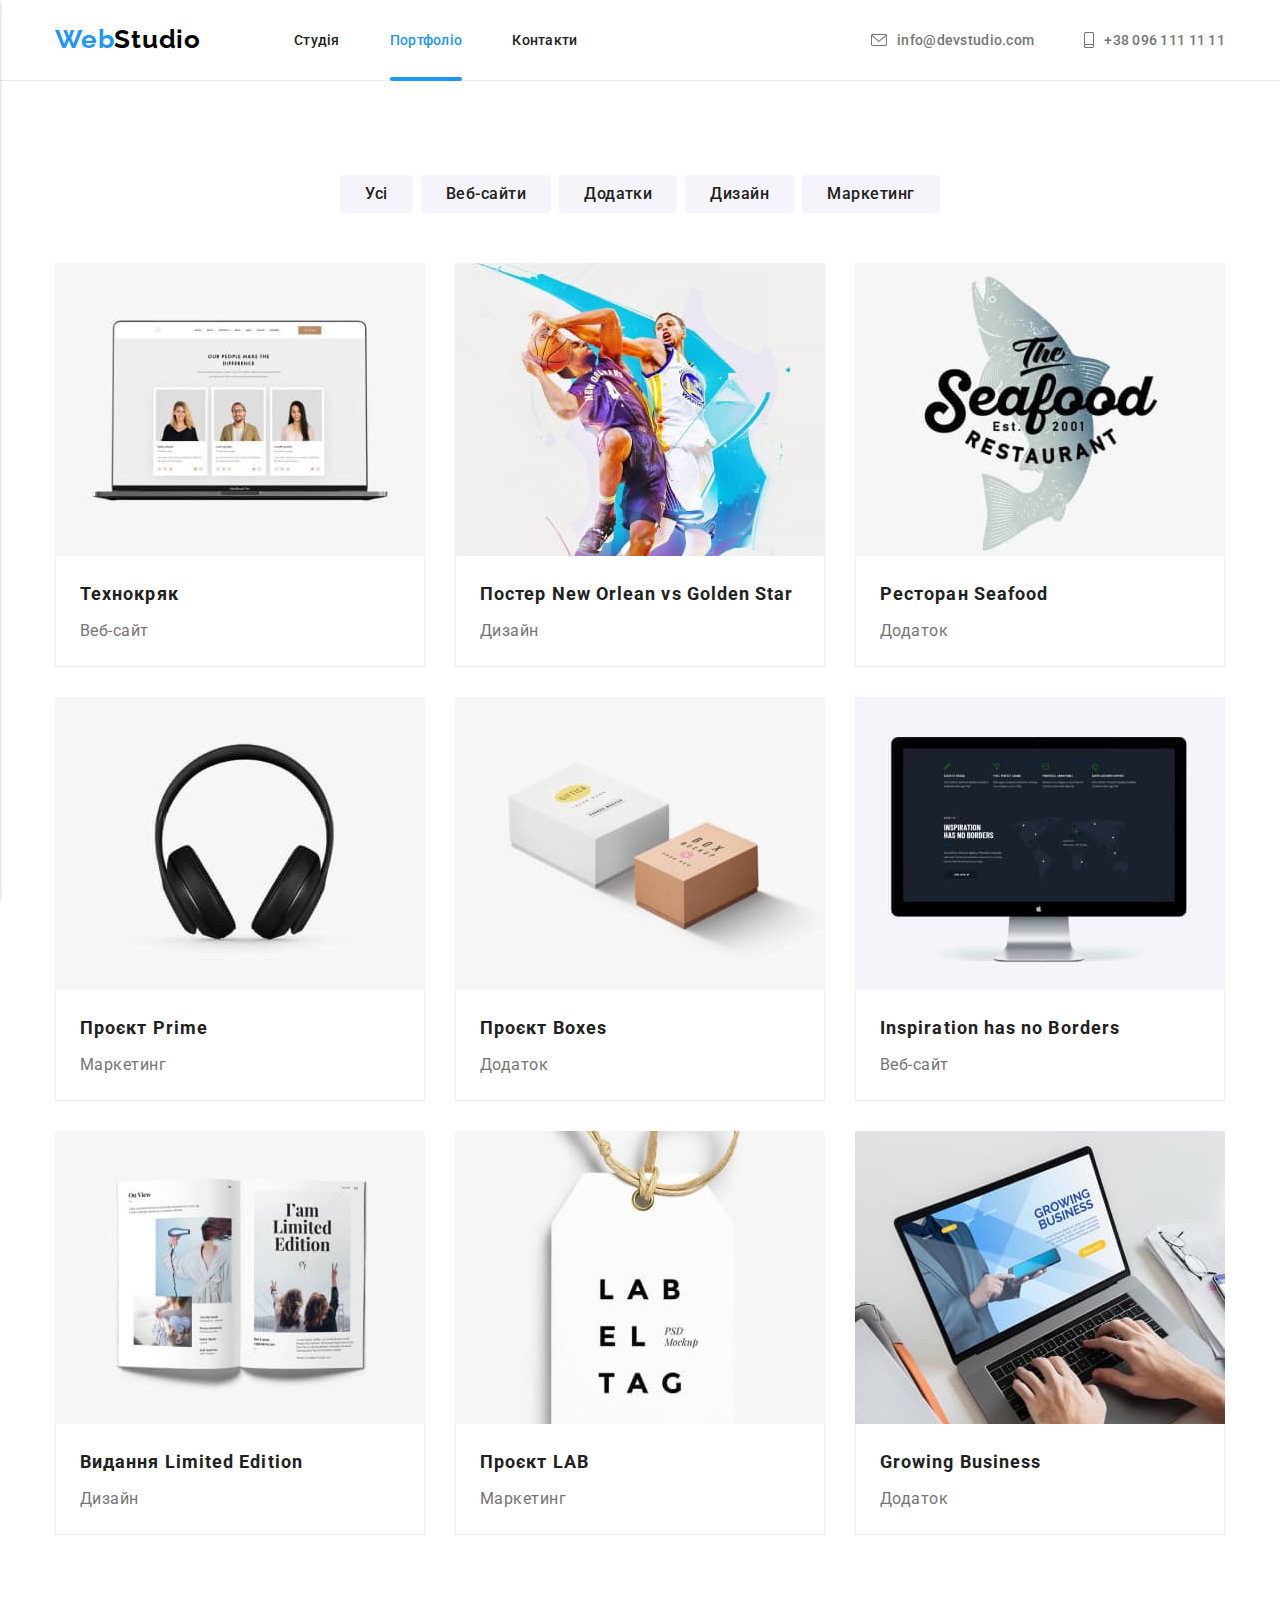
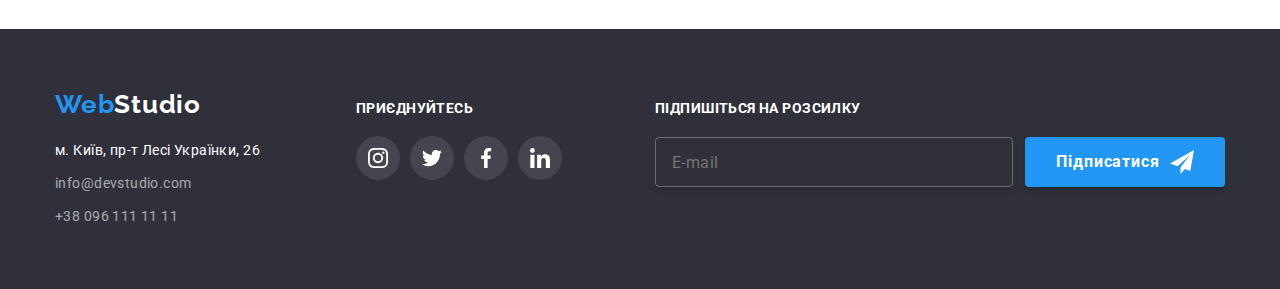
==== commit 89ecf73a: "fixed" ====
--- a/portfolio.html
+++ b/portfolio.html
@@ -99,16 +99,27 @@
                 <div class="card__wrapper">
                   <picture>
                     <source
-                      srcset="./images/gallery-1.jpeg"
-                      media="(min-width: 1200px)"
-                      width="370"
-                    />
-                    <source
-                      srcset="./images/gallery-1-tab.jpeg"
-                      media="(min-width: 768px)"
-                      width="354"
-                    />
-                    <img src="./images/gallery-1-mob.jpeg" alt="Ноутбук з графікою" width="450" />
+                      srcset="./images/gallery-1@370.jpeg 370w, ./images/gallery-1@740.jpeg 740w"
+                      media="(min-width: 1200px)"
+                      sizes="370px"
+                    />
+                    <source
+                      srcset="
+                        ./images/gallery-1-tab@354.jpeg 354w,
+                        ./images/gallery-1-tab@708.jpeg 708w
+                      "
+                      media="(min-width: 768px)"
+                      sizes="354px"
+                    />
+                    <source
+                      srcset="
+                        ./images/gallery-1-mob@450.jpeg 450w,
+                        ./images/gallery-1-mob@900.jpeg 900w
+                      "
+                      media="(max-width: 767px)"
+                      sizes="450px"
+                    />
+                    <img src="./images/gallery-1-mob@450.jpeg" alt="Ноутбук з графікою" />
                   </picture>
                   <div class="card__popup">
                     <p>
@@ -129,19 +140,29 @@
                 <div class="card__wrapper">
                   <picture>
                     <source
-                      srcset="./images/gallery-2.jpeg"
-                      media="(min-width: 1200px)"
-                      width="370"
-                    />
-                    <source
-                      srcset="./images/gallery-2-tab.jpeg"
-                      media="(min-width: 768px)"
-                      width="354"
+                      srcset="./images/gallery-2@370.jpeg 370w, ./images/gallery-2@740.jpeg 740w"
+                      media="(min-width: 1200px)"
+                      sizes="370px"
+                    />
+                    <source
+                      srcset="
+                        ./images/gallery-2-tab@354.jpeg 354w,
+                        ./images/gallery-2-tab@708.jpeg 708w
+                      "
+                      media="(min-width: 768px)"
+                      sizes="354px"
+                    />
+                    <source
+                      srcset="
+                        ./images/gallery-2-mob@450.jpeg 450w,
+                        ./images/gallery-2-mob@900.jpeg 900w
+                      "
+                      media="(max-width: 767px)"
+                      sizes="450px"
                     />
                     <img
-                      src="./images/gallery-2-mob.jpeg"
+                      src="./images/gallery-2-mob@450.jpeg"
                       alt="Двоє чоловіків грають у баскетбол"
-                      width="450"
                     />
                   </picture>
                   <div class="card__popup">
@@ -163,20 +184,28 @@
                 <div class="card__wrapper">
                   <picture>
                     <source
-                      srcset="./images/gallery-3.jpeg"
-                      media="(min-width: 1200px)"
-                      width="370"
-                    />
-                    <source
-                      srcset="./images/gallery-3-tab.jpeg"
-                      media="(min-width: 768px)"
-                      width="354"
-                    />
-                    <img
-                      src="./images/gallery-3-mob.jpeg"
-                      alt="Логотип ресторану Seafood"
-                      width="450"
-                    />
+                      srcset="./images/gallery-3@370.jpeg 370w, ./images/gallery-3@740.jpeg 740w"
+                      media="(min-width: 1200px)"
+                      sizes="370px"
+                    />
+                    <source
+                      srcset="
+                        ./images/gallery-3-tab@354.jpeg 354w,
+                        ./images/gallery-3-tab@708.jpeg 708w
+                      "
+                      media="(min-width: 768px)"
+                      sizes="354px"
+                    />
+                    <source
+                      srcset="
+                        ./images/gallery-3-mob@450.jpeg 450w,
+                        ./images/gallery-3-mob@900.jpeg 900w
+                      "
+                      media="(max-width: 767px)"
+                      sizes="450px"
+                    />
+
+                    <img src="./images/gallery-3-mob@450.jpeg" alt="Логотип ресторану Seafood" />
                   </picture>
                   <div class="card__popup">
                     <p>
@@ -197,16 +226,27 @@
                 <div class="card__wrapper">
                   <picture>
                     <source
-                      srcset="./images/gallery-4.jpeg"
-                      media="(min-width: 1200px)"
-                      width="370"
-                    />
-                    <source
-                      srcset="./images/gallery-4-tab.jpeg"
-                      media="(min-width: 768px)"
-                      width="354"
-                    />
-                    <img src="./images/gallery-4-mob.jpeg" alt="Наушники" width="450" />
+                      srcset="./images/gallery-4@370.jpeg 370w, ./images/gallery-4@740.jpeg 740w"
+                      media="(min-width: 1200px)"
+                      sizes="370px"
+                    />
+                    <source
+                      srcset="
+                        ./images/gallery-4-tab@354.jpeg 354w,
+                        ./images/gallery-4-tab@708.jpeg 708w
+                      "
+                      media="(min-width: 768px)"
+                      sizes="354px"
+                    />
+                    <source
+                      srcset="
+                        ./images/gallery-4-mob@450.jpeg 450w,
+                        ./images/gallery-4-mob@900.jpeg 900w
+                      "
+                      media="(max-width: 767px)"
+                      sizes="450px"
+                    />
+                    <img src="./images/gallery-4-mob@450.jpeg" alt="Наушники" />
                   </picture>
                   <div class="card__popup">
                     <p>
@@ -227,17 +267,29 @@
                 <div class="card__wrapper">
                   <picture>
                     <source
-                      srcset="./images/gallery-5.jpeg"
-                      media="(min-width: 1200px)"
-                      width="370"
-                    />
-                    <source
-                      srcset="./images/gallery-5-tab.jpeg"
-                      media="(min-width: 768px)"
-                      width="354"
-                    />
-                    <img src="./images/gallery-5-mob.jpeg" alt="Коробки" width="450" />
-                  </picture>
+                      srcset="./images/gallery-5@370.jpeg 370w, ./images/gallery-5@740.jpeg 740w"
+                      media="(min-width: 1200px)"
+                      sizes="370px"
+                    />
+                    <source
+                      srcset="
+                        ./images/gallery-5-tab@354.jpeg 354w,
+                        ./images/gallery-5-tab@708.jpeg 708w
+                      "
+                      media="(min-width: 768px)"
+                      sizes="354px"
+                    />
+                    <source
+                      srcset="
+                        ./images/gallery-5-mob@450.jpeg 450w,
+                        ./images/gallery-5-mob@900.jpeg 900w
+                      "
+                      media="(max-width: 767px)"
+                      sizes="450px"
+                    />
+                    <img src="./images/gallery-5-mob@450.jpeg" alt="Коробки" />
+                  </picture>
+
                   <div class="card__popup">
                     <p>
                       Ресурс пропонує комплексні пропозиції з різним рівнем функціоналу та сервісів.
@@ -257,17 +309,30 @@
                 <div class="card__wrapper">
                   <picture>
                     <source
-                      srcset="./images/gallery-6.jpeg"
-                      media="(min-width: 1200px)"
-                      width="370"
-                    />
-                    <source
-                      srcset="./images/gallery-6-tab.jpeg"
-                      media="(min-width: 768px)"
-                      width="354"
-                    />
-                    <img src="./images/gallery-6-mob.jpeg" alt="Увімкнений монітор" width="450" />
-                  </picture>
+                      srcset="./images/gallery-6@370.jpeg 370w, ./images/gallery-6@740.jpeg 740w"
+                      media="(min-width: 1200px)"
+                      sizes="370px"
+                    />
+                    <source
+                      srcset="
+                        ./images/gallery-6-tab@354.jpeg 354w,
+                        ./images/gallery-6-tab@708.jpeg 708w
+                      "
+                      media="(min-width: 768px)"
+                      sizes="354px"
+                    />
+                    <source
+                      srcset="
+                        ./images/gallery-6-mob@450.jpeg 450w,
+                        ./images/gallery-6-mob@900.jpeg 900w
+                      "
+                      media="(max-width: 767px)"
+                      sizes="450px"
+                    />
+
+                    <img src="./images/gallery-6-mob@450.jpeg" alt="Увімкнений монітор" />
+                  </picture>
+
                   <div class="card__popup">
                     <p>
                       Ресурс пропонує комплексні пропозиції з різним рівнем функціоналу та сервісів.
@@ -287,16 +352,28 @@
                 <div class="card__wrapper">
                   <picture>
                     <source
-                      srcset="./images/gallery-7.jpeg"
-                      media="(min-width: 1200px)"
-                      width="370"
-                    />
-                    <source
-                      srcset="./images/gallery-7-tab.jpeg"
-                      media="(min-width: 768px)"
-                      width="354"
-                    />
-                    <img src="./images/gallery-7-mob.jpeg" alt="Газета з фото" width="450" />
+                      srcset="./images/gallery-7@370.jpeg 370w, ./images/gallery-7@740.jpeg 740w"
+                      media="(min-width: 1200px)"
+                      sizes="370px"
+                    />
+                    <source
+                      srcset="
+                        ./images/gallery-7-tab@354.jpeg 354w,
+                        ./images/gallery-7-tab@708.jpeg 708w
+                      "
+                      media="(min-width: 768px)"
+                      sizes="354px"
+                    />
+                    <source
+                      srcset="
+                        ./images/gallery-7-mob@450.jpeg 450w,
+                        ./images/gallery-7-mob@900.jpeg 900w
+                      "
+                      media="(max-width: 767px)"
+                      sizes="450px"
+                    />
+
+                    <img src="./images/gallery-7-mob@450.jpeg" alt="Газета з фото" />
                   </picture>
                   <div class="card__popup">
                     <p>
@@ -317,16 +394,27 @@
                 <div class="card__wrapper">
                   <picture>
                     <source
-                      srcset="./images/gallery-8.jpeg"
-                      media="(min-width: 1200px)"
-                      width="370"
-                    />
-                    <source
-                      srcset="./images/gallery-8-tab.jpeg"
-                      media="(min-width: 768px)"
-                      width="354"
-                    />
-                    <img src="./images/gallery-8-mob.jpeg" alt="Етикетка з літерами" width="450" />
+                      srcset="./images/gallery-8@370.jpeg 370w, ./images/gallery-8@740.jpeg 740w"
+                      media="(min-width: 1200px)"
+                      sizes="370px"
+                    />
+                    <source
+                      srcset="
+                        ./images/gallery-8-tab@354.jpeg 354w,
+                        ./images/gallery-8-tab@708.jpeg 708w
+                      "
+                      media="(min-width: 768px)"
+                      sizes="354px"
+                    />
+                    <source
+                      srcset="
+                        ./images/gallery-8-mob@450.jpeg 450w,
+                        ./images/gallery-8-mob@900.jpeg 900w
+                      "
+                      media="(max-width: 767px)"
+                      sizes="450px"
+                    />
+                    <img src="./images/gallery-8-mob@450.jpeg" alt="Етикетка з літерами" />
                   </picture>
                   <div class="card__popup">
                     <p>
@@ -347,20 +435,27 @@
                 <div class="card__wrapper">
                   <picture>
                     <source
-                      srcset="./images/gallery-9.jpeg"
-                      media="(min-width: 1200px)"
-                      width="370"
-                    />
-                    <source
-                      srcset="./images/gallery-9-tab.jpeg"
-                      media="(min-width: 768px)"
-                      width="354"
-                    />
-                    <img
-                      src="./images/gallery-9-mob.jpeg"
-                      alt="Людина працює за ноутбуком"
-                      width="450"
-                    />
+                      srcset="./images/gallery-9@370.jpeg 370w, ./images/gallery-9@740.jpeg 740w"
+                      media="(min-width: 1200px)"
+                      sizes="370px"
+                    />
+                    <source
+                      srcset="
+                        ./images/gallery-9-tab@354.jpeg 354w,
+                        ./images/gallery-9-tab@708.jpeg 708w
+                      "
+                      media="(min-width: 768px)"
+                      sizes="354px"
+                    />
+                    <source
+                      srcset="
+                        ./images/gallery-9-mob@450.jpeg 450w,
+                        ./images/gallery-9-mob@900.jpeg 900w
+                      "
+                      media="(max-width: 767px)"
+                      sizes="450px"
+                    />
+                    <img src="./images/gallery-9-mob@450.jpeg" alt="Людина працює за ноутбуком" />
                   </picture>
                   <div class="card__popup">
                     <p>
--- a/css/main.min.css
+++ b/css/main.min.css
@@ -1 +1 @@
-/*! modern-normalize v1.1.0 | MIT License | https://github.com/sindresorhus/modern-normalize */*,::after,::before{box-sizing:border-box}html{-moz-tab-size:4;-o-tab-size:4;tab-size:4}html{line-height:1.15;-webkit-text-size-adjust:100%}body{margin:0}body{font-family:system-ui,-apple-system,"Segoe UI",Roboto,Helvetica,Arial,sans-serif,"Apple Color Emoji","Segoe UI Emoji"}hr{height:0;color:inherit}abbr[title]{-webkit-text-decoration:underline dotted;text-decoration:underline dotted}b,strong{font-weight:bolder}code,kbd,pre,samp{font-family:ui-monospace,SFMono-Regular,Consolas,"Liberation Mono",Menlo,monospace;font-size:1em}small{font-size:80%}sub,sup{font-size:75%;line-height:0;position:relative;vertical-align:baseline}sub{bottom:-0.25em}sup{top:-0.5em}table{text-indent:0;border-color:inherit}button,input,optgroup,select,textarea{font-family:inherit;font-size:100%;line-height:1.15;margin:0}button,select{text-transform:none}[type=button],[type=reset],[type=submit],button{-webkit-appearance:button}::-moz-focus-inner{border-style:none;padding:0}:-moz-focusring{outline:1px dotted ButtonText}:-moz-ui-invalid{box-shadow:none}legend{padding:0}progress{vertical-align:baseline}::-webkit-inner-spin-button,::-webkit-outer-spin-button{height:auto}[type=search]{-webkit-appearance:textfield;outline-offset:-2px}::-webkit-search-decoration{-webkit-appearance:none}::-webkit-file-upload-button{-webkit-appearance:button;font:inherit}summary{display:list-item}body{background-color:#fff;color:#212121;font-family:roboto,sans-serif}main{overflow-x:hidden}h1,h2,h3,h4,h5,h6,p,ul,ol{margin:0;padding:0}ul,ol{list-style:none}a{text-decoration:none}button{cursor:pointer}.visually-hidden{position:absolute;white-space:nowrap;width:1px;height:1px;overflow:hidden;border:0;padding:0;clip:rect(0 0 0 0);-webkit-clip-path:inset(50%);clip-path:inset(50%);margin:-1px}img{display:block;max-width:100%;height:auto}.container{margin-left:auto;margin-right:auto;padding-left:15px;padding-right:15px}@media screen and (min-width: 480px){.container{width:480px}}@media screen and (min-width: 768px){.container{width:768px}}@media screen and (min-width: 1200px){.container{width:1200px}}.section{padding-top:60px;padding-bottom:60px;text-align:center}@media screen and (min-width: 1200px){.section{padding-top:94px;padding-bottom:94px}}.section__title{font-weight:700;font-size:28px;line-height:1.17;letter-spacing:.03em;margin-bottom:30px}@media screen and (min-width: 1200px){.section__title{margin-bottom:50px;font-size:36px}}.section--nopaddingtop{padding-top:0}@media screen and (max-width: 1199px){.section--nopaddingtop{display:none}}.section--otherbackground{background-color:#f5f4fa}.button{font-weight:700;line-height:1.87;letter-spacing:.06em;background-color:#2196f3;color:#fff;border-radius:4px}.logo{font-family:Raleway;font-weight:700;font-size:24px;line-height:1.17;letter-spacing:.03em}@media screen and (min-width: 1200px){.logo{font-size:26px}}.logo__accent{color:#2196f3}.socials-box{text-align:center}@media screen and (min-width: 1200px){.socials-box{margin-left:70px;text-align:left}}.socials-box__subtitle{color:#fff;font-weight:700;font-size:14px;line-height:1.17;letter-spacing:.03em;text-transform:uppercase}@media screen and (min-width: 768px)and (max-width: 1199px){.socials-box__subtitle{padding-top:5px}}.socials{display:flex;gap:10px}.socials__item{width:44px;height:44px}.socials__link{display:flex;align-items:center;justify-content:center;width:100%;height:100%;border-radius:50%;fill:#afb1b8;transition:background-color 250ms cubic-bezier(0.4, 0, 0.2, 1),fill 250ms cubic-bezier(0.4, 0, 0.2, 1)}.socials__link:hover,.socials__link:focus{background-color:#2196f3;fill:#fff}.socials__link--white{fill:#fff;background-color:rgba(255,255,255,.1);transition:background-color 250ms cubic-bezier(0.4, 0, 0.2, 1)}.socials__icon{width:20px;height:20px}.header{border-bottom:1px solid #ececec}.header__container{display:flex}@media screen and (max-width: 767px){.header__container{padding-top:16px;padding-bottom:16px;padding-right:23px;align-items:center;justify-content:space-between}}@media screen and (min-width: 768px){.header__container{align-items:center}}.header__logo{color:#000}@media screen and (min-width: 768px){.header__logo{margin-right:88px}}@media screen and (min-width: 1200px){.header__logo{padding-top:24px;padding-bottom:25px;margin-right:93px}}.site-nav{display:none}@media screen and (min-width: 768px){.site-nav{display:flex;gap:50px}}.site-nav__link{display:inline-flex;position:relative;padding-top:32px;padding-bottom:32px;color:#212121;font-weight:500;font-size:14px;line-height:1.17;letter-spacing:.02em;transition:color 250ms cubic-bezier(0.4, 0, 0.2, 1)}.site-nav__link:hover,.site-nav__link:focus{color:#2196f3}.site-nav__link--current{color:#2196f3}.site-nav__link--current::after{position:absolute;bottom:-1px;left:0;content:"";background-color:#2196f3;height:4px;width:100%;border-radius:2px}@media screen and (max-width: 767px){.header__nav{height:40px}}.header__burger-menu{display:inline-flex;margin:0;padding:0;border:none;background-color:rgba(0,0,0,0);fill:#212121}.header__burger-menu:hover,.header__burger-menu:focus{fill:#2196f3}@media screen and (min-width: 768px){.header__burger-menu{display:none}}.mobile-menu{transform:translateX(-100%);position:fixed;top:0;left:0;width:100%;height:100%;background-color:#fff;overflow-y:scroll;box-shadow:0px 1px 3px rgba(0,0,0,.16),0px 2px 4px rgba(0,0,0,.08),0px 4px 8px rgba(0,0,0,.04);transition:transform 250ms cubic-bezier(0.4, 0, 0.2, 1)}.mobile-menu.is-open{transform:translateX(0)}.mobile-menu__container{position:relative;padding:48px 40px}.mobile-menu__close-button{position:absolute;top:10px;right:15px;margin:0;padding:0;border:none;background-color:rgba(0,0,0,0);fill:#212121}.mobile-menu__close-button:hover,.mobile-menu__close-button:focus{fill:#2196f3}.mobile-menu__link{color:#212121;font-size:40px;font-weight:500;line-height:1.17;letter-spacing:.02em}.mobile-menu__link--current{color:#2196f3}.mobile-menu__link:hover,.mobile-menu__link:focus{color:#2196f3}.mobile-menu__item{margin-bottom:32px}.mobile-menu__nav{margin-bottom:302px}.mobile-menu__phone{color:#2196f3;font-size:34px;font-weight:500;line-height:1.17;letter-spacing:.02em}.mobile-menu__phone:hover,.mobile-menu__phone:focus{fill:#757575}.mobile-menu__email{color:#757575;font-size:24px;font-weight:500;line-height:1.17;letter-spacing:.02em}.mobile-menu__email:hover,.mobile-menu__email:focus{fill:#2196f3}.mobile-menu__contacts{margin-bottom:64px}.mobile-menu__socials{display:flex;align-items:center;flex-wrap:wrap;gap:21px}.mobile-menu__social-link{color:#2196f3;font-size:18px;font-weight:500;line-height:1.22;letter-spacing:.02em}.mobile-menu__social-link:hover,.mobile-menu__social-link:focus{fill:#757575}.mobile-menu__social-item{position:relative}.mobile-menu__social-item::after{content:"";display:inline-block;position:absolute;right:-10px;top:50%;transform:translateY(-50%);background-color:rgba(33,33,33,.2);width:1px;height:22px}.mobile-menu__social-item:last-child::after{display:none}.contacts{display:none}@media screen and (min-width: 768px)and (max-width: 1199px){.contacts{display:flex;margin-left:auto;flex-direction:column;align-items:flex-start;justify-content:center;gap:10px}}@media screen and (min-width: 1200px){.contacts{display:flex;margin-left:auto}}.contacts__icon{fill:currentColor}@media screen and (min-width: 768px){.contacts__icon{margin-right:8px}}@media screen and (min-width: 1200px){.contacts__icon{margin-right:10px}}.contacts__icon--envelope{width:14px;height:10px}@media screen and (min-width: 1200px){.contacts__icon--envelope{width:16px;height:12px}}.contacts__icon--mobile{width:10px;height:14px}@media screen and (min-width: 1200px){.contacts__icon--mobile{width:10px;height:16px}}.contacts__item{margin-right:50px}@media screen and (min-width: 767px)and (max-width: 1199px){.contacts__item{margin-right:0}}.contacts__item:last-child{margin-right:0}.contacts__link{display:flex;align-items:center;justify-content:center;color:#757575;font-size:12px;font-weight:500;line-height:1.17;letter-spacing:.02em;transition:color 250ms cubic-bezier(0.4, 0, 0.2, 1)}@media screen and (min-width: 1200px){.contacts__link{padding-top:32px;padding-bottom:32px;font-size:14px}}.contacts__link:hover,.contacts__link:focus{color:#2196f3}.hero{background-image:linear-gradient(rgba(47, 48, 58, 0.4), rgba(47, 48, 58, 0.4)),url(../images/hero-bgd-mob.jpeg);background-repeat:no-repeat;background-position:center;background-size:cover;text-align:center;min-height:400px;max-width:1600px;margin-left:auto;margin-right:auto;padding:118px 0px}@media screen and (min-width: 768px){.hero{background-image:linear-gradient(rgba(47, 48, 58, 0.4), rgba(47, 48, 58, 0.4)),url(../images/hero-bgd-tab.jpeg)}}@media screen and (min-width: 1200px){.hero{padding:200px 0px;background-image:linear-gradient(rgba(47, 48, 58, 0.4), rgba(47, 48, 58, 0.4)),url(../images/hero-bgd.jpeg)}}.hero__title{max-width:360px;margin-left:auto;margin-right:auto;font-size:26px;text-transform:uppercase;font-weight:900;line-height:1.62;letter-spacing:.06em;color:#fff}@media screen and (min-width: 1200px){.hero__title{font-size:44px;line-height:1.36;max-width:696px}}.hero__button{margin-top:30px;padding:10px 24px;border:0;transition:background-color 250ms cubic-bezier(0.4, 0, 0.2, 1),text-shadow 250ms cubic-bezier(0.4, 0, 0.2, 1)}@media screen and (min-width: 1200px){.hero__button{padding:10px 32px}}.hero__button:hover,.hero__button:focus{background-color:#188ce8;box-shadow:0px,4px,4px,rgba(0,0,0,.15)}.features{display:flex;gap:30px;flex-wrap:wrap}@media screen and (min-width: 1200px){.features{flex-wrap:nowrap}}.features__item{width:100%}@media screen and (min-width: 768px){.features__item{width:calc((100% - 30px)/2)}}@media screen and (min-width: 1200px){.features__item{width:calc((100% - 90px)/4)}}.features__container{display:flex;align-items:center;justify-content:center;background-color:#f5f4fa;border-radius:4px;height:120px}.features__icon{width:70px;height:70px}.features__title{text-align:center;margin-top:30px;color:#212121;text-transform:uppercase;font-weight:700;font-size:14px;line-height:1.17;letter-spacing:.03em}@media screen and (min-width: 768px){.features__title{text-align:left}}.features__description{text-align:left;margin-top:10px;color:#757575;font-size:14px;line-height:1.71;letter-spacing:.03em}@media screen and (min-width: 1200px){.works{display:flex}}.works__item{position:relative;margin-right:30px}.works__item:last-child{margin-right:0}.works__box{display:flex;align-items:center;justify-content:center;position:absolute;bottom:0;background-color:rgba(47,48,58,.8);height:70px;width:100%}.works__title{color:#fff;text-transform:uppercase;font-size:14px;font-weight:700;line-height:1.14;letter-spacing:.03em}.team{display:flex;gap:30px;flex-wrap:wrap}@media screen and (min-width: 1200px){.team{flex-wrap:nowrap}}.team__item{width:100%;background-color:#fff;border-bottom-right-radius:4px;border-bottom-left-radius:4px;box-shadow:0px 2px 1px rgba(0,0,0,.2),0px 1px 1px rgba(0,0,0,.14),0px 1px 3px rgba(0,0,0,.12)}@media screen and (min-width: 768px){.team__item{width:calc((100% - 30px)/2)}}@media screen and (min-width: 1200px){.team__item{width:calc((100% - 90px)/4)}}.team__container{padding-top:30px;padding-bottom:24px}@media screen and (min-width: 1200px){.team__container{padding-bottom:30px}}.team__title{color:#212121;font-weight:500;font-size:16px;line-height:1.19;letter-spacing:.03em}.team__description{margin-top:10px;color:#757575;font-size:16px;line-height:1.19;letter-spacing:.03em}.team__socials{justify-content:center;margin-top:16px}.clients{display:flex;flex-wrap:wrap;gap:30px}@media screen and (min-width: 1200px){.clients{display:flex;align-items:center;justify-content:center}}.clients__item{height:92px;width:calc((100% - 30px)/2)}@media screen and (min-width: 768px){.clients__item{width:calc((100% - 60px)/3)}}@media screen and (min-width: 1200px){.clients__item{width:calc((100% - 150px)/6)}}.clients__link{display:flex;align-items:center;justify-content:center;width:100%;height:100%;fill:#afb1b8;border:1px solid #afb1b8;border-radius:4px;transition:border-color 250ms cubic-bezier(0.4, 0, 0.2, 1),fill 250ms cubic-bezier(0.4, 0, 0.2, 1)}.clients__link:hover,.clients__link:focus{fill:#2196f3;border-color:#2196f3}.clients__icon{width:106px;height:60px}.backdrop{position:fixed;top:0;left:0;width:100%;height:100%;background-color:rgba(0,0,0,.2);z-index:1;opacity:1;transition:opacity 250ms cubic-bezier(0.4, 0, 0.2, 1),visibility 250ms cubic-bezier(0.4, 0, 0.2, 1);padding-left:15px;padding-right:15px;padding-top:93px;overflow-y:scroll}@media screen and (min-width: 767px){.backdrop{padding:0}}.is-hidden{opacity:0;visibility:hidden;pointer-events:none}.modal{padding:40px;background-color:#fff;box-shadow:0px 2px 1px rgba(0,0,0,.2),0px 1px 1px rgba(0,0,0,.14),0px 1px 3px rgba(0,0,0,.12);border-radius:4px;transform:scale(1);transition:transform 250ms cubic-bezier(0.4, 0, 0.2, 1)}@media screen and (min-width: 480px){.modal{position:absolute;left:50%;top:50%;transform:translate(-50%, -50%);width:450px;height:609px}}@media screen and (min-width: 1200px){.modal{width:528px;height:581px}}.backdrop.is-hidden .modal{transform:scale(1.2)}@media screen and (min-width: 480px){.backdrop.is-hidden .modal{transform:translate(-50%, -50%)}}.modal__button{display:flex;align-items:center;justify-content:center;position:absolute;right:8px;top:8px;width:30px;height:30px;border:1px solid rgba(0,0,0,.1);border-radius:50%;background-color:#fff}.callback-box{margin-left:auto;margin-right:auto}.callback-box__caption{color:#212121;font-size:20px;font-weight:700;line-height:1.15;letter-spacing:.03em;text-align:center}.callback-form{display:flex;flex-direction:column;margin-top:12px}.callback-form__label{margin-bottom:4px;color:#757575;font-size:12px;line-height:1.17;letter-spacing:.01em}.callback-form__wrapper{position:relative;margin-bottom:10px}.callback-form__wrapper--nomargin{margin-bottom:0}.callback-form__input{width:100%;height:40px;padding:14px 15px 14px 36px;border:1px solid rgba(33,33,33,.2);border-radius:4px;outline:0;fill:#212121;font-size:12px;transition:border-color 250ms cubic-bezier(0.4, 0, 0.2, 1)}@media screen and (min-width: 480px){.callback-form__input{width:370px}}@media screen and (min-width: 1200px){.callback-form__input{width:448px}}.callback-form__input:focus{border-color:#2196f3}.callback-form__icon{position:absolute;left:12px;top:50%;transform:translateY(-50%);width:18px;height:18px;transition:fill 250ms cubic-bezier(0.4, 0, 0.2, 1)}.callback-form__input:focus+.callback-form__icon{fill:#2196f3}.callback-form__comment{width:100%;height:120px;padding:12px 16px;border:1px solid rgba(33,33,33,.2);border-radius:4px;outline:0;resize:none;font-size:12px;transition:border-color 250ms cubic-bezier(0.4, 0, 0.2, 1)}@media screen and (min-width: 480px){.callback-form__comment{width:370px}}@media screen and (min-width: 1200px){.callback-form__comment{width:448px}}.callback-form__comment::-moz-placeholder{font-size:12px;line-height:1.16;letter-spacing:.01em;color:rgba(117,117,117,.5)}.callback-form__comment:-ms-input-placeholder{font-size:12px;line-height:1.16;letter-spacing:.01em;color:rgba(117,117,117,.5)}.callback-form__comment::placeholder{font-size:12px;line-height:1.16;letter-spacing:.01em;color:rgba(117,117,117,.5)}.callback-form__comment:focus{border-color:#2196f3}.terms{margin-top:20px}.terms__label{display:flex;align-items:center;font-size:12px;line-height:1.17;letter-spacing:.03em;color:#757575}@media screen and (min-width: 1200px){.terms__label{font-size:14px;line-height:1.71}}.terms__link{color:#2196f3;text-decoration:underline}.terms__icon{margin-right:8px;min-width:16px;max-width:16px;height:15px;border:2px solid #212121;border-radius:2px}.terms__checkbox:checked+.terms__icon{background-color:#2196f3;border:0px}.terms__checkbox:focus+.terms__icon{border-color:#2196f3}.terms__checkbox{margin-right:8px}.callback-form__button{width:200px;height:50px;margin-left:auto;margin-right:auto;margin-top:30px;border:0;text-align:center;box-shadow:0px 4px 4px rgba(0,0,0,.15);transition:background-color 250ms cubic-bezier(0.4, 0, 0.2, 1)}.callback-form__button:hover,.callback-form__button:focus{background-color:#188ce8}.filter{display:flex;flex-wrap:wrap}@media screen and (min-width: 768px){.filter{display:flex;align-items:center;justify-content:center}}.filter__item{margin-right:8px;margin-bottom:15px}@media screen and (min-width: 768px){.filter__item{margin-bottom:0}}.filter__item:last-child{margin-right:0}.filter__button{padding:6px 22px;color:#212121;background-color:#f5f4fa;font-weight:500;font-size:16px;line-height:1.63;letter-spacing:.03em;border-radius:4px;border:0;transition:background-color 250ms cubic-bezier(0.4, 0, 0.2, 1),color 250ms cubic-bezier(0.4, 0, 0.2, 1),box-shadow 250ms cubic-bezier(0.4, 0, 0.2, 1)}.filter__button:first-child{padding:6px 25px}.filter__button:hover,.filter__button:focus{background-color:#2196f3;color:#fff;box-shadow:0px 2px 2px rgba(0,0,0,.12),0px 1px 2px rgba(0,0,0,.08),0px 3px 1px rgba(0,0,0,.1)}.portfolio__cards{display:flex;flex-direction:column;align-items:center;margin-top:25px;gap:30px}@media screen and (min-width: 768px){.portfolio__cards{align-items:flex-start;flex-direction:row;flex-wrap:wrap;margin-top:50px}}@media screen and (min-width: 1200px){.portfolio__cards{margin-left:-30px;margin-bottom:-30px;gap:0}}.card{width:100%;background-color:#fff}@media screen and (min-width: 480px){.card{width:450px;height:404px}}@media screen and (min-width: 768px){.card{flex-basis:calc((100% - 30px)/2);height:440px}}@media screen and (min-width: 1200px){.card{flex-basis:calc(33.3333333333% - 30px);height:404px;margin-left:30px;margin-bottom:30px}}.card__link{display:flex;flex-direction:column;height:100%;transition:box-shadow 250ms cubic-bezier(0.4, 0, 0.2, 1)}.card__link:hover,.card__link:focus{box-shadow:1px 4px 6px rgba(0,0,0,.16),0px 4px 4px rgba(0,0,0,.06),0px 1px 1px rgba(0,0,0,.12)}.card__wrapper{position:relative;overflow:hidden}.card__popup{display:flex;align-items:center;text-align:left;overflow:hidden;position:absolute;bottom:-100%;width:100%;height:100%;padding-left:24px;padding-right:24px;background-color:rgba(33,150,243,.9);color:#fff;font-size:18px;line-height:1.55;letter-spacing:.03em;transition:transform 250ms cubic-bezier(0.4, 0, 0.2, 1)}.card__link:hover .card__popup,.card__link:focus .card__popup{transform:translateY(-100%)}.card__thumb{flex-grow:1;padding:20px 24px;border-left:solid 1px #eee;border-right:solid 1px #eee;border-bottom:solid 1px #eee;text-align:left}.card__subtitle{color:#212121;font-weight:700;font-size:18px;line-height:2;letter-spacing:.06em}.card__description{margin-top:4px;color:#757575;line-height:1.88;letter-spacing:.03em}.footer{padding-top:60px;padding-bottom:60px;background-color:#2f303a}.footer__container{display:flex;flex-direction:column;align-items:center;gap:60px}@media screen and (min-width: 768px)and (max-width: 1199px){.footer__container{padding-left:76px;padding-right:89px;flex-direction:row;flex-wrap:wrap;justify-content:space-between;align-items:flex-start}}@media screen and (min-width: 1200px){.footer__container{flex-direction:row;align-items:baseline;gap:0px}}.footer__box{text-align:center}@media screen and (min-width: 768px)and (max-width: 1199px){.footer__box{width:262px}}@media screen and (min-width: 1200px){.footer__box{text-align:left;flex-grow:1}}.footer__logo{color:#fff}.footer__socials{margin-top:20px}address{margin-top:20px;font-style:normal}.address__item{margin-bottom:8px;font-size:14px;line-height:1.71;letter-spacing:.03em;transition:color 250ms cubic-bezier(0.4, 0, 0.2, 1)}.address__item:last-child{margin-bottom:0}@media screen and (min-width: 1200px){.address__item{margin-bottom:9px}}.address__map{color:#fff}.address__map:focus,.address__map:hover{color:#2196f3}.address__email,.address__phone{color:rgba(255,255,255,.6)}.address__email:hover,.address__email:focus,.address__phone:hover,.address__phone:focus{color:#2196f3}.subscribe-box{text-align:center}@media screen and (min-width: 1200px){.subscribe-box{margin-left:93px;text-align:left}}.subscribe__label{color:#fff;font-weight:700;font-size:14px;line-height:1.17;letter-spacing:.03em;text-transform:uppercase}.subscribe__wrapper{margin-top:20px;display:flex;flex-wrap:wrap;justify-content:center;gap:20px}@media screen and (min-width: 1200px){.subscribe__wrapper{gap:12px;height:50px}}.subscribe__input{display:inline-block;padding:15px 16px;height:100%;width:100%;background-color:rgba(0,0,0,0);border-radius:4px;border:1px solid rgba(255,255,255,.3);line-height:1.25;letter-spacing:.03em;color:rgba(255,255,255,.6);box-shadow:0px 4px 4px rgba(0,0,0,.15);outline:0}@media screen and (min-width: 768px){.subscribe__input{width:450px}}@media screen and (min-width: 1200px){.subscribe__input{width:358px}}.subscribe__button{display:flex;align-items:center;justify-content:center;gap:10px;padding:10px 31px;max-width:200px;height:100%;fill:#fff;border:0;box-shadow:0px 4px 4px rgba(0,0,0,.15)}@media screen and (min-width: 1200px){.subscribe__button{padding:10px 28px;width:200px}}.subscribe__button:hover,.subscribe__button:focus{background-color:#188ce8}.subscribe__icon{width:24px;height:24px}/*# sourceMappingURL=main.min.css.map */+/*! modern-normalize v1.1.0 | MIT License | https://github.com/sindresorhus/modern-normalize */*,::after,::before{box-sizing:border-box}html{-moz-tab-size:4;-o-tab-size:4;tab-size:4}html{line-height:1.15;-webkit-text-size-adjust:100%}body{margin:0}body{font-family:system-ui,-apple-system,"Segoe UI",Roboto,Helvetica,Arial,sans-serif,"Apple Color Emoji","Segoe UI Emoji"}hr{height:0;color:inherit}abbr[title]{-webkit-text-decoration:underline dotted;text-decoration:underline dotted}b,strong{font-weight:bolder}code,kbd,pre,samp{font-family:ui-monospace,SFMono-Regular,Consolas,"Liberation Mono",Menlo,monospace;font-size:1em}small{font-size:80%}sub,sup{font-size:75%;line-height:0;position:relative;vertical-align:baseline}sub{bottom:-0.25em}sup{top:-0.5em}table{text-indent:0;border-color:inherit}button,input,optgroup,select,textarea{font-family:inherit;font-size:100%;line-height:1.15;margin:0}button,select{text-transform:none}[type=button],[type=reset],[type=submit],button{-webkit-appearance:button}::-moz-focus-inner{border-style:none;padding:0}:-moz-focusring{outline:1px dotted ButtonText}:-moz-ui-invalid{box-shadow:none}legend{padding:0}progress{vertical-align:baseline}::-webkit-inner-spin-button,::-webkit-outer-spin-button{height:auto}[type=search]{-webkit-appearance:textfield;outline-offset:-2px}::-webkit-search-decoration{-webkit-appearance:none}::-webkit-file-upload-button{-webkit-appearance:button;font:inherit}summary{display:list-item}body{background-color:#fff;color:#212121;font-family:roboto,sans-serif}main{overflow-x:hidden}h1,h2,h3,h4,h5,h6,p,ul,ol{margin:0;padding:0}ul,ol{list-style:none}a{text-decoration:none}button{cursor:pointer}.visually-hidden{position:absolute;white-space:nowrap;width:1px;height:1px;overflow:hidden;border:0;padding:0;clip:rect(0 0 0 0);-webkit-clip-path:inset(50%);clip-path:inset(50%);margin:-1px}img{display:block;max-width:100%;height:auto}.container{margin-left:auto;margin-right:auto;padding-left:15px;padding-right:15px}@media screen and (min-width: 480px){.container{width:480px}}@media screen and (min-width: 768px){.container{width:768px}}@media screen and (min-width: 1200px){.container{width:1200px}}.section{padding-top:60px;padding-bottom:60px;text-align:center}@media screen and (min-width: 1200px){.section{padding-top:94px;padding-bottom:94px}}.section__title{font-weight:700;font-size:28px;line-height:1.17;letter-spacing:.03em;margin-bottom:30px}@media screen and (min-width: 1200px){.section__title{margin-bottom:50px;font-size:36px}}.section--nopaddingtop{padding-top:0}@media screen and (max-width: 1199px){.section--nopaddingtop{display:none}}.section--otherbackground{background-color:#f5f4fa}.button{font-weight:700;line-height:1.87;letter-spacing:.06em;background-color:#2196f3;color:#fff;border-radius:4px}.logo{font-family:Raleway;font-weight:700;font-size:24px;line-height:1.17;letter-spacing:.03em}@media screen and (min-width: 1200px){.logo{font-size:26px}}.logo__accent{color:#2196f3}.socials-box{text-align:center}@media screen and (min-width: 1200px){.socials-box{margin-left:70px;text-align:left}}.socials-box__subtitle{color:#fff;font-weight:700;font-size:14px;line-height:1.17;letter-spacing:.03em;text-transform:uppercase}.socials{display:flex;gap:10px}.socials__item{width:44px;height:44px}.socials__link{display:flex;align-items:center;justify-content:center;width:100%;height:100%;border-radius:50%;fill:#afb1b8;transition:background-color 250ms cubic-bezier(0.4, 0, 0.2, 1),fill 250ms cubic-bezier(0.4, 0, 0.2, 1)}.socials__link:hover,.socials__link:focus{background-color:#2196f3;fill:#fff}.socials__link--white{fill:#fff;background-color:rgba(255,255,255,.1);transition:background-color 250ms cubic-bezier(0.4, 0, 0.2, 1)}.socials__icon{width:20px;height:20px}.header{border-bottom:1px solid #ececec}.header__container{display:flex;height:60px;align-items:center;justify-content:space-between}@media screen and (min-width: 768px){.header__container{height:80px}}.header__logo{color:#000}@media screen and (min-width: 768px){.header__logo{margin-right:88px}}@media screen and (min-width: 1200px){.header__logo{padding-top:24px;padding-bottom:25px;margin-right:93px}}.site-nav{display:none}@media screen and (min-width: 768px){.site-nav{display:flex;gap:50px}}.site-nav__link{display:inline-flex;position:relative;padding-top:32px;padding-bottom:32px;color:#212121;font-weight:500;font-size:14px;line-height:1.17;letter-spacing:.02em;transition:color 250ms cubic-bezier(0.4, 0, 0.2, 1)}.site-nav__link:hover,.site-nav__link:focus{color:#2196f3}.site-nav__link--current{color:#2196f3}.site-nav__link--current::after{position:absolute;bottom:-1px;left:0;content:"";background-color:#2196f3;height:4px;width:100%;border-radius:2px}@media screen and (max-width: 767px){.header__nav{height:40px}}.header__burger-menu{display:inline-flex;margin:0;padding:0;border:none;background-color:rgba(0,0,0,0);fill:#212121}.header__burger-menu:hover,.header__burger-menu:focus{fill:#2196f3}@media screen and (min-width: 768px){.header__burger-menu{display:none}}.mobile-menu{transform:translateX(-100%);position:fixed;top:0;left:0;width:100%;height:100%;background-color:#fff;overflow-y:scroll;box-shadow:0px 1px 3px rgba(0,0,0,.16),0px 2px 4px rgba(0,0,0,.08),0px 4px 8px rgba(0,0,0,.04);transition:transform 250ms cubic-bezier(0.4, 0, 0.2, 1)}.mobile-menu.is-open{transform:translateX(0)}.mobile-menu__container{position:relative;padding:48px 40px}.mobile-menu__close-button{position:absolute;top:10px;right:15px;margin:0;padding:0;border:none;background-color:rgba(0,0,0,0);fill:#212121}.mobile-menu__close-button:hover,.mobile-menu__close-button:focus{fill:#2196f3}.mobile-menu__link{color:#212121;font-size:40px;font-weight:500;line-height:1.17;letter-spacing:.02em}.mobile-menu__link--current{color:#2196f3}.mobile-menu__link:hover,.mobile-menu__link:focus{color:#2196f3}.mobile-menu__item{margin-bottom:32px}.mobile-menu__nav{margin-bottom:302px}.mobile-menu__phone{color:#2196f3;font-size:34px;font-weight:500;line-height:1.17;letter-spacing:.02em}.mobile-menu__phone:hover,.mobile-menu__phone:focus{fill:#757575}.mobile-menu__email{color:#757575;font-size:24px;font-weight:500;line-height:1.17;letter-spacing:.02em}.mobile-menu__email:hover,.mobile-menu__email:focus{fill:#2196f3}.mobile-menu__contacts{margin-bottom:64px}.mobile-menu__socials{display:flex;align-items:center;flex-wrap:wrap;gap:21px}.mobile-menu__social-link{color:#2196f3;font-size:18px;font-weight:500;line-height:1.22;letter-spacing:.02em}.mobile-menu__social-link:hover,.mobile-menu__social-link:focus{fill:#757575}.mobile-menu__social-item{position:relative}.mobile-menu__social-item::after{content:"";display:inline-block;position:absolute;right:-10px;top:50%;transform:translateY(-50%);background-color:rgba(33,33,33,.2);width:1px;height:22px}.mobile-menu__social-item:last-child::after{display:none}.contacts{display:none}@media screen and (min-width: 768px)and (max-width: 1199px){.contacts{display:flex;margin-left:auto;flex-direction:column;align-items:flex-start;justify-content:center;gap:10px}}@media screen and (min-width: 1200px){.contacts{display:flex;margin-left:auto}}.contacts__icon{fill:currentColor}@media screen and (min-width: 768px){.contacts__icon{margin-right:8px}}@media screen and (min-width: 1200px){.contacts__icon{margin-right:10px}}.contacts__icon--envelope{width:14px;height:10px}@media screen and (min-width: 1200px){.contacts__icon--envelope{width:16px;height:12px}}.contacts__icon--mobile{width:10px;height:14px}@media screen and (min-width: 1200px){.contacts__icon--mobile{width:10px;height:16px}}.contacts__item{margin-right:50px}@media screen and (min-width: 767px)and (max-width: 1199px){.contacts__item{margin-right:0}}.contacts__item:last-child{margin-right:0}.contacts__link{display:flex;align-items:center;justify-content:center;color:#757575;font-size:12px;font-weight:500;line-height:1.17;letter-spacing:.02em;transition:color 250ms cubic-bezier(0.4, 0, 0.2, 1)}@media screen and (min-width: 1200px){.contacts__link{padding-top:32px;padding-bottom:32px;font-size:14px}}.contacts__link:hover,.contacts__link:focus{color:#2196f3}.hero{background-image:linear-gradient(rgba(47, 48, 58, 0.4), rgba(47, 48, 58, 0.4)),url(../images/hero-bgd-mob.jpeg);background-repeat:no-repeat;background-position:center;background-size:cover;text-align:center;min-height:400px;max-width:1600px;margin-left:auto;margin-right:auto;padding:118px 0px}@media(min-device-pixel-ratio: 2),(-webkit-min-device-pixel-ratio: 2),(min-resolution: 192dpi),(min-resolution: 2dppx){.hero{background-image:linear-gradient(rgba(47, 48, 58, 0.4), rgba(47, 48, 58, 0.4)),url(../images/hero-bgd-mob@2x.jpeg)}}@media screen and (min-width: 768px){.hero{background-image:linear-gradient(rgba(47, 48, 58, 0.4), rgba(47, 48, 58, 0.4)),url(../images/hero-bgd-tab.jpeg)}}@media screen and (min-width: 768px)and (min-device-pixel-ratio: 2),screen and (min-width: 768px)and (-webkit-min-device-pixel-ratio: 2),screen and (min-width: 768px)and (min-resolution: 192dpi),screen and (min-width: 768px)and (min-resolution: 2dppx){.hero{background-image:linear-gradient(rgba(47, 48, 58, 0.4), rgba(47, 48, 58, 0.4)),url(../images/hero-bgd-tab@2x.jpeg)}}@media screen and (min-width: 1200px){.hero{padding:200px 0px;background-image:linear-gradient(rgba(47, 48, 58, 0.4), rgba(47, 48, 58, 0.4)),url(../images/hero-bgd.jpeg)}}@media screen and (min-width: 1200px)and (min-device-pixel-ratio: 2),screen and (min-width: 1200px)and (-webkit-min-device-pixel-ratio: 2),screen and (min-width: 1200px)and (min-resolution: 192dpi),screen and (min-width: 1200px)and (min-resolution: 2dppx){.hero{background-image:linear-gradient(rgba(47, 48, 58, 0.4), rgba(47, 48, 58, 0.4)),url(../images/hero-bgd@2x.jpeg)}}.hero__title{max-width:360px;margin-left:auto;margin-right:auto;font-size:26px;text-transform:uppercase;font-weight:900;line-height:1.62;letter-spacing:.06em;color:#fff}@media screen and (min-width: 1200px){.hero__title{font-size:44px;line-height:1.36;max-width:696px}}.hero__button{margin-top:30px;padding:10px 24px;border:0;transition:background-color 250ms cubic-bezier(0.4, 0, 0.2, 1),text-shadow 250ms cubic-bezier(0.4, 0, 0.2, 1)}@media screen and (min-width: 1200px){.hero__button{padding:10px 32px}}.hero__button:hover,.hero__button:focus{background-color:#188ce8;box-shadow:0px,4px,4px,rgba(0,0,0,.15)}.features{display:flex;gap:30px;flex-wrap:wrap}@media screen and (min-width: 1200px){.features{flex-wrap:nowrap}}.features__item{width:100%}@media screen and (min-width: 768px){.features__item{width:calc((100% - 30px)/2)}}@media screen and (min-width: 1200px){.features__item{width:calc((100% - 90px)/4)}}.features__container{display:flex;align-items:center;justify-content:center;background-color:#f5f4fa;border-radius:4px;height:120px}.features__icon{width:70px;height:70px}.features__title{text-align:center;margin-top:30px;color:#212121;text-transform:uppercase;font-weight:700;font-size:14px;line-height:1.17;letter-spacing:.03em}@media screen and (min-width: 768px){.features__title{text-align:left}}.features__description{text-align:left;margin-top:10px;color:#757575;font-size:14px;line-height:1.71;letter-spacing:.03em}@media screen and (min-width: 1200px){.works{display:flex}}.works__item{position:relative;margin-right:30px;width:calc((100% - 60px)/3)}.works__item:last-child{margin-right:0}.works__box{display:flex;align-items:center;justify-content:center;position:absolute;bottom:0;background-color:rgba(47,48,58,.8);height:70px;width:100%}.works__title{color:#fff;text-transform:uppercase;font-size:14px;font-weight:700;line-height:1.14;letter-spacing:.03em}.team{display:flex;gap:30px;flex-wrap:wrap}@media screen and (min-width: 1200px){.team{flex-wrap:nowrap}}.team__item{width:100%;background-color:#fff;border-bottom-right-radius:4px;border-bottom-left-radius:4px;box-shadow:0px 2px 1px rgba(0,0,0,.2),0px 1px 1px rgba(0,0,0,.14),0px 1px 3px rgba(0,0,0,.12)}@media screen and (min-width: 768px){.team__item{width:calc((100% - 30px)/2)}}@media screen and (min-width: 1200px){.team__item{width:calc((100% - 90px)/4)}}.team__container{padding-top:30px;padding-bottom:24px}@media screen and (min-width: 1200px){.team__container{padding-bottom:30px}}.team__title{color:#212121;font-weight:500;font-size:16px;line-height:1.19;letter-spacing:.03em}.team__description{margin-top:10px;color:#757575;font-size:16px;line-height:1.19;letter-spacing:.03em}.team__socials{justify-content:center;margin-top:16px}.clients{display:flex;flex-wrap:wrap;gap:30px}@media screen and (min-width: 1200px){.clients{display:flex;align-items:center;justify-content:center}}.clients__item{height:92px;width:calc((100% - 30px)/2)}@media screen and (min-width: 768px){.clients__item{width:calc((100% - 60px)/3)}}@media screen and (min-width: 1200px){.clients__item{width:calc((100% - 150px)/6)}}.clients__link{display:flex;align-items:center;justify-content:center;width:100%;height:100%;fill:#afb1b8;border:1px solid #afb1b8;border-radius:4px;transition:border-color 250ms cubic-bezier(0.4, 0, 0.2, 1),fill 250ms cubic-bezier(0.4, 0, 0.2, 1)}.clients__link:hover,.clients__link:focus{fill:#2196f3;border-color:#2196f3}.clients__icon{width:106px;height:60px}.backdrop{position:fixed;top:0;left:0;width:100%;height:100%;background-color:rgba(0,0,0,.2);z-index:1;opacity:1;transition:opacity 250ms cubic-bezier(0.4, 0, 0.2, 1),visibility 250ms cubic-bezier(0.4, 0, 0.2, 1);padding-left:15px;padding-right:15px;padding-top:93px;overflow-y:scroll}@media screen and (min-width: 768px){.backdrop{padding-left:159px;padding-right:159px;padding-top:208px}}@media screen and (min-width: 1200px){.backdrop{padding:0}}.is-hidden{opacity:0;visibility:hidden;pointer-events:none}.modal{padding:40px;background-color:#fff;box-shadow:0px 2px 1px rgba(0,0,0,.2),0px 1px 1px rgba(0,0,0,.14),0px 1px 3px rgba(0,0,0,.12);border-radius:4px;transform:scale(1);transition:transform 250ms cubic-bezier(0.4, 0, 0.2, 1),scale 250ms cubic-bezier(0.4, 0, 0.2, 1)}@media screen and (min-width: 480px){.modal{width:450px;height:609px;margin-left:auto;margin-right:auto}}@media screen and (min-width: 1200px){.modal{position:absolute;left:50%;top:50%;transform:translate(-50%, -50%);width:528px;height:581px}}.backdrop.is-hidden .modal{transform:scale(1.2)}@media screen and (min-width: 1200px){.backdrop.is-hidden .modal{transform:translate(-50%, -50%)}}.modal__button{display:flex;align-items:center;justify-content:center;position:absolute;right:8px;top:8px;width:30px;height:30px;border:1px solid rgba(0,0,0,.1);border-radius:50%;color:#000;background-color:#fff}.modal__button:hover,.modal__button:focus{color:#2196f3}.modal__icon-cross{fill:currentColor}.callback-box{margin-left:auto;margin-right:auto}.callback-box__caption{color:#212121;font-size:20px;font-weight:700;line-height:1.15;letter-spacing:.03em;text-align:center}.callback-form{display:flex;flex-direction:column;margin-top:12px}.callback-form__label{margin-bottom:4px;color:#757575;font-size:12px;line-height:1.17;letter-spacing:.01em}.callback-form__wrapper{position:relative;margin-bottom:10px}.callback-form__wrapper--nomargin{margin-bottom:0}.callback-form__input{width:100%;height:40px;padding:14px 15px 14px 36px;border:1px solid rgba(33,33,33,.2);border-radius:4px;outline:0;fill:#212121;font-size:12px;transition:border-color 250ms cubic-bezier(0.4, 0, 0.2, 1)}@media screen and (min-width: 480px){.callback-form__input{width:370px}}@media screen and (min-width: 1200px){.callback-form__input{width:448px}}.callback-form__input:focus{border-color:#2196f3}.callback-form__icon{position:absolute;left:12px;top:50%;transform:translateY(-50%);width:18px;height:18px;transition:fill 250ms cubic-bezier(0.4, 0, 0.2, 1)}.callback-form__input:focus+.callback-form__icon{fill:#2196f3}.callback-form__comment{width:100%;height:120px;padding:12px 16px;border:1px solid rgba(33,33,33,.2);border-radius:4px;outline:0;resize:none;font-size:12px;transition:border-color 250ms cubic-bezier(0.4, 0, 0.2, 1)}@media screen and (min-width: 480px){.callback-form__comment{width:370px}}@media screen and (min-width: 1200px){.callback-form__comment{width:448px}}.callback-form__comment::-moz-placeholder{font-size:12px;line-height:1.16;letter-spacing:.01em;color:rgba(117,117,117,.5)}.callback-form__comment:-ms-input-placeholder{font-size:12px;line-height:1.16;letter-spacing:.01em;color:rgba(117,117,117,.5)}.callback-form__comment::placeholder{font-size:12px;line-height:1.16;letter-spacing:.01em;color:rgba(117,117,117,.5)}.callback-form__comment:focus{border-color:#2196f3}.terms{margin-top:20px}.terms__label{display:flex;align-items:center;font-size:12px;line-height:1.17;letter-spacing:.03em;color:#757575}@media screen and (min-width: 1200px){.terms__label{font-size:14px;line-height:1.71}}.terms__link{color:#2196f3;text-decoration:underline}.terms__icon{margin-right:8px;min-width:16px;max-width:16px;height:15px;border:2px solid #212121;border-radius:2px}.terms__checkbox:checked+.terms__icon{background-color:#2196f3;border:0px}.terms__checkbox:focus+.terms__icon{border-color:#2196f3}.terms__checkbox{margin-right:8px}.callback-form__button{width:200px;height:50px;margin-left:auto;margin-right:auto;margin-top:30px;border:0;text-align:center;box-shadow:0px 4px 4px rgba(0,0,0,.15);transition:background-color 250ms cubic-bezier(0.4, 0, 0.2, 1)}.callback-form__button:hover,.callback-form__button:focus{background-color:#188ce8}.filter{display:flex;flex-wrap:wrap;gap:15px 8px}@media screen and (min-width: 768px){.filter{display:flex;align-items:center;justify-content:center}}.filter__button{padding:6px 22px;color:#212121;background-color:#f5f4fa;font-weight:500;font-size:16px;line-height:1.63;letter-spacing:.03em;border-radius:4px;border:0;transition:background-color 250ms cubic-bezier(0.4, 0, 0.2, 1),color 250ms cubic-bezier(0.4, 0, 0.2, 1),box-shadow 250ms cubic-bezier(0.4, 0, 0.2, 1)}.filter__button:first-child{padding:6px 25px}.filter__button:hover,.filter__button:focus{background-color:#2196f3;color:#fff;box-shadow:0px 2px 2px rgba(0,0,0,.12),0px 1px 2px rgba(0,0,0,.08),0px 3px 1px rgba(0,0,0,.1)}.portfolio__cards{display:flex;flex-direction:column;align-items:center;margin-top:40px;gap:30px}@media screen and (min-width: 768px){.portfolio__cards{align-items:flex-start;flex-direction:row;flex-wrap:wrap;margin-top:50px}}.card{width:100%;background-color:#fff}@media screen and (min-width: 480px){.card{width:450px;height:404px}}@media screen and (min-width: 768px){.card{width:calc((100% - 30px)/2);height:440px}}@media screen and (min-width: 1200px){.card{width:calc((100% - 60px)/3);height:404px}}.card__link{display:flex;height:100%;flex-direction:column;transition:box-shadow 250ms cubic-bezier(0.4, 0, 0.2, 1)}.card__link:hover,.card__link:focus{box-shadow:1px 4px 6px rgba(0,0,0,.16),0px 4px 4px rgba(0,0,0,.06),0px 1px 1px rgba(0,0,0,.12)}.card__wrapper{position:relative;overflow:hidden}.card__popup{display:flex;align-items:center;text-align:left;overflow:hidden;position:absolute;bottom:-100%;width:100%;height:100%;padding-left:24px;padding-right:24px;background-color:rgba(33,150,243,.9);color:#fff;font-size:18px;line-height:1.55;letter-spacing:.03em;transition:transform 250ms cubic-bezier(0.4, 0, 0.2, 1)}.card__link:hover .card__popup,.card__link:focus .card__popup{transform:translateY(-100%)}.card__thumb{flex-grow:1;padding:20px 24px;border-left:solid 1px #eee;border-right:solid 1px #eee;border-bottom:solid 1px #eee;text-align:left}.card__subtitle{color:#212121;font-weight:700;font-size:18px;line-height:2;letter-spacing:.06em}.card__description{margin-top:4px;color:#757575;line-height:1.88;letter-spacing:.03em}.footer{padding-top:60px;padding-bottom:60px;background-color:#2f303a}.footer__container{display:flex;gap:60px}@media screen and (max-width: 767px){.footer__container{flex-direction:column;align-items:center}}@media screen and (min-width: 768px){.footer__container{flex-direction:row;flex-wrap:wrap;justify-content:space-around;align-items:baseline}}@media screen and (min-width: 1200px){.footer__container{justify-content:space-between;gap:0px}}.footer__box{text-align:center}@media screen and (min-width: 768px)and (max-width: 1199px){.footer__box{width:262px}}@media screen and (min-width: 1200px){.footer__box{text-align:left;flex-grow:1}}.footer__logo{color:#fff}.footer__socials{margin-top:20px}address{margin-top:20px;font-style:normal}.address__item{margin-bottom:8px;font-size:14px;line-height:1.71;letter-spacing:.03em;transition:color 250ms cubic-bezier(0.4, 0, 0.2, 1)}.address__item:last-child{margin-bottom:0}@media screen and (min-width: 1200px){.address__item{margin-bottom:9px}}.address__map{color:#fff}.address__map:focus,.address__map:hover{color:#2196f3}.address__email,.address__phone{color:rgba(255,255,255,.6)}.address__email:hover,.address__email:focus,.address__phone:hover,.address__phone:focus{color:#2196f3}.subscribe-box{text-align:center}@media screen and (min-width: 1200px){.subscribe-box{margin-left:93px;text-align:left}}.subscribe__label{color:#fff;font-weight:700;font-size:14px;line-height:1.17;letter-spacing:.03em;text-transform:uppercase}.subscribe__wrapper{margin-top:20px;display:flex;flex-wrap:wrap;gap:20px}@media screen and (max-width: 768px){.subscribe__wrapper{justify-content:center}}@media screen and (min-width: 768px)and (max-width: 1199px){.subscribe__wrapper{flex-direction:column;align-items:center}}@media screen and (min-width: 1200px){.subscribe__wrapper{gap:12px}}.subscribe__input{display:inline-block;padding:15px 16px;height:50px;width:100%;background-color:rgba(0,0,0,0);border-radius:4px;border:1px solid rgba(255,255,255,.3);line-height:1.25;letter-spacing:.03em;color:rgba(255,255,255,.6);box-shadow:0px 4px 4px rgba(0,0,0,.15);outline:0}@media screen and (min-width: 480px){.subscribe__input{width:450px}}@media screen and (min-width: 1200px){.subscribe__input{width:358px}}.subscribe__button{display:flex;align-items:center;justify-content:center;gap:10px;padding:10px 31px;max-width:200px;height:100%;fill:#fff;border:0;box-shadow:0px 4px 4px rgba(0,0,0,.15)}@media screen and (min-width: 1200px){.subscribe__button{padding:10px 28px;width:200px}}.subscribe__button:hover,.subscribe__button:focus{background-color:#188ce8}.subscribe__icon{width:24px;height:24px}/*# sourceMappingURL=main.min.css.map */